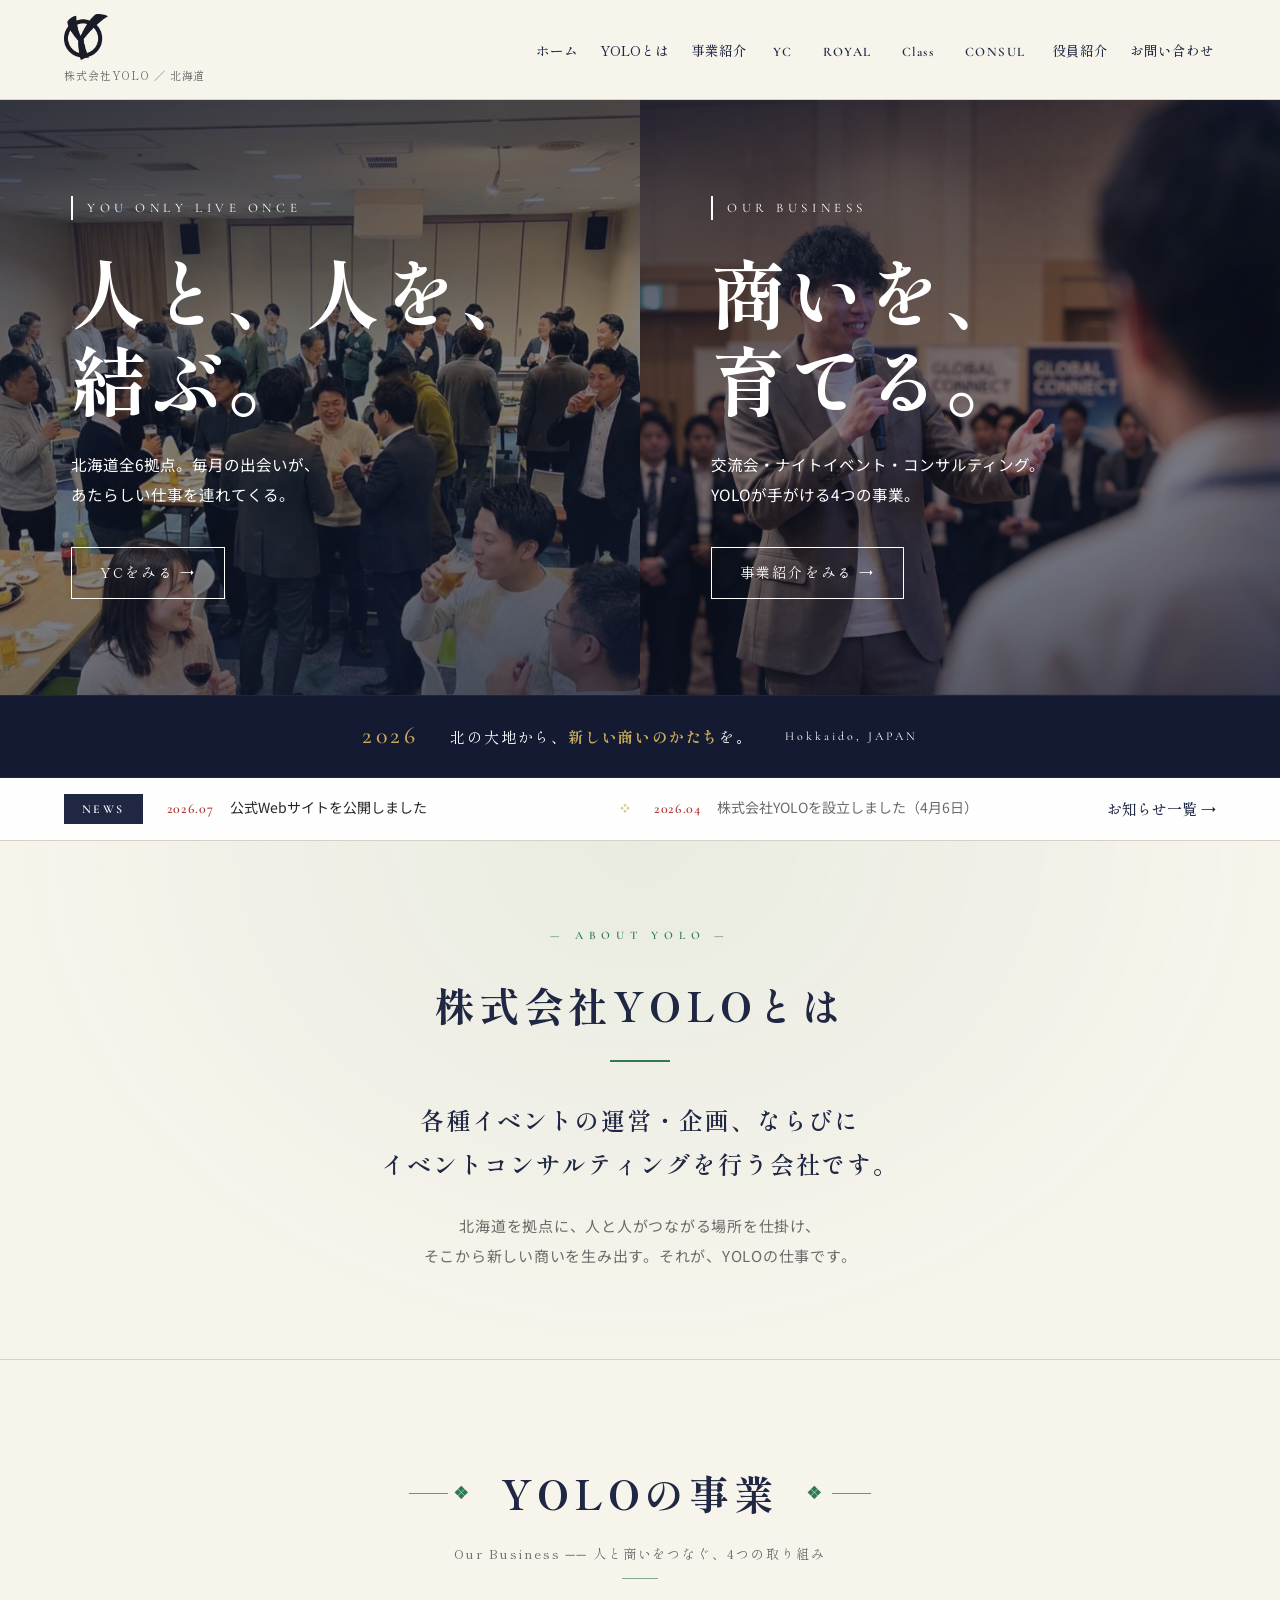
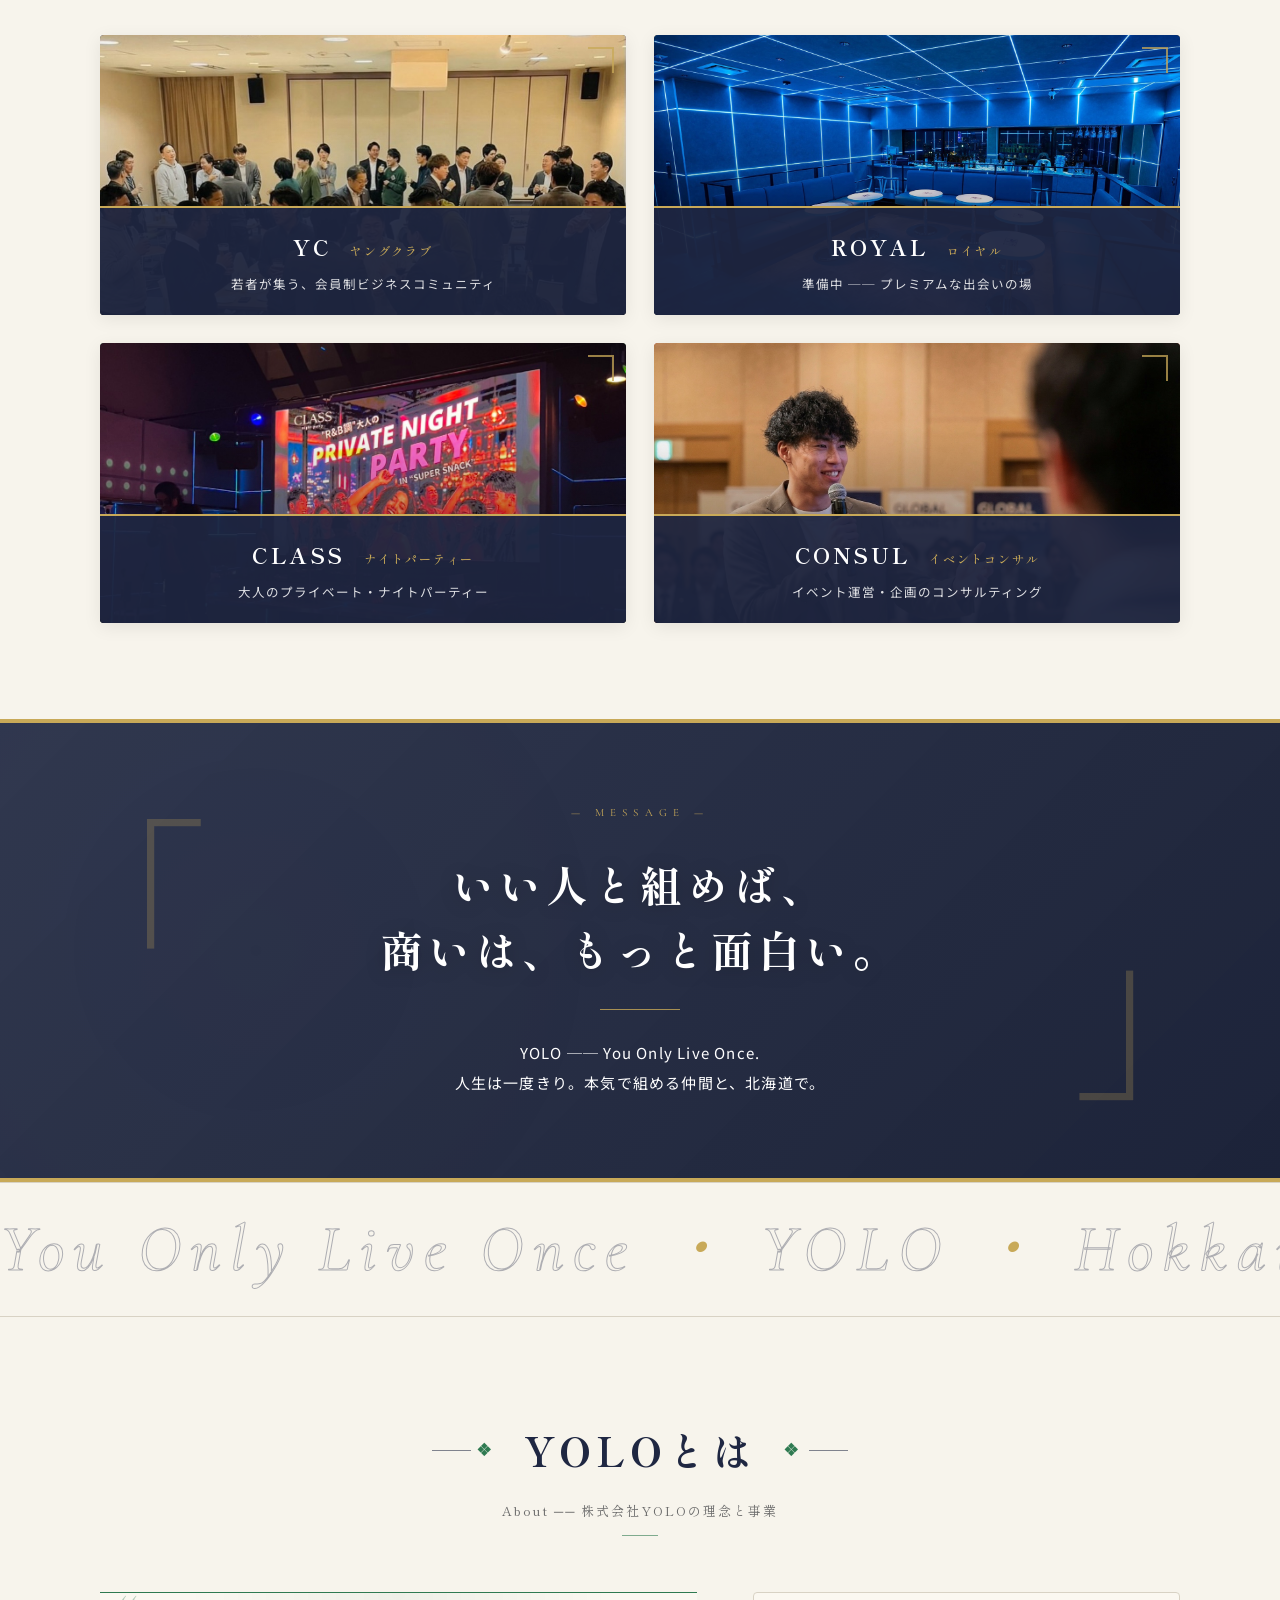
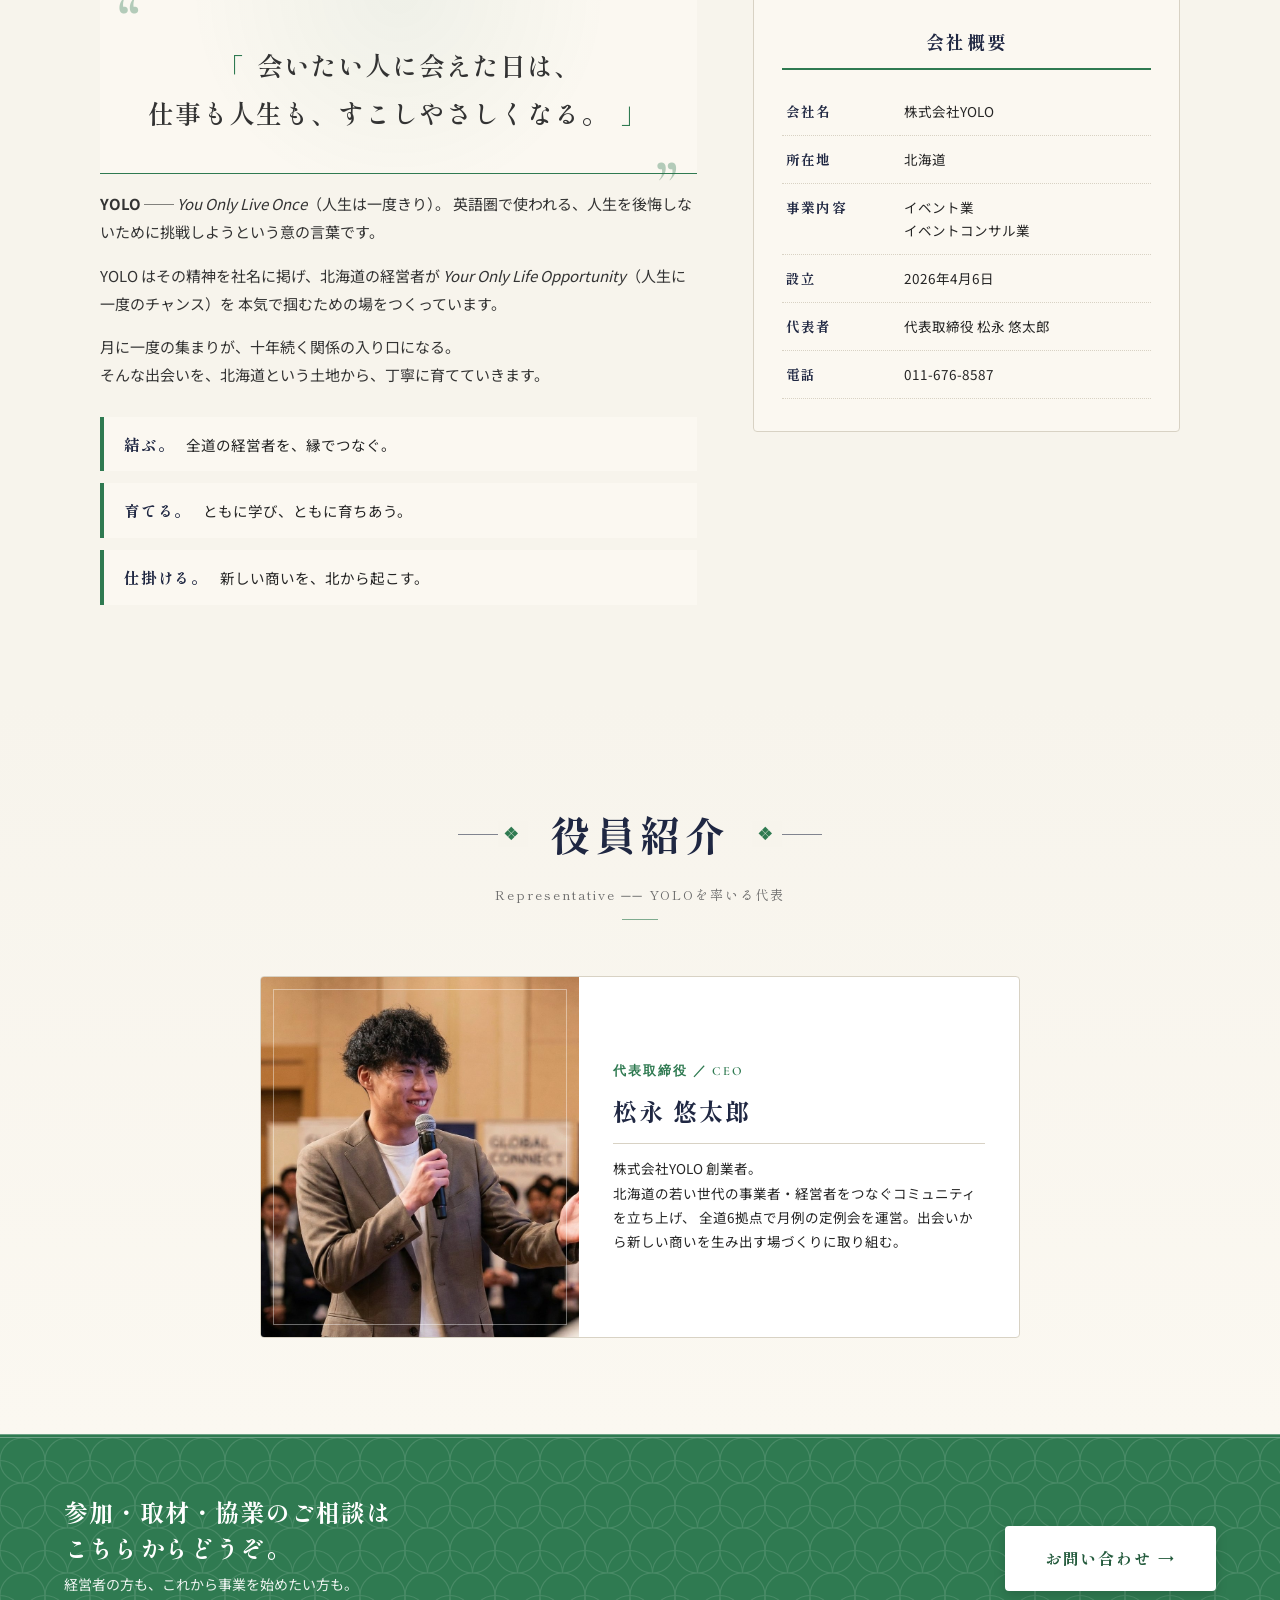
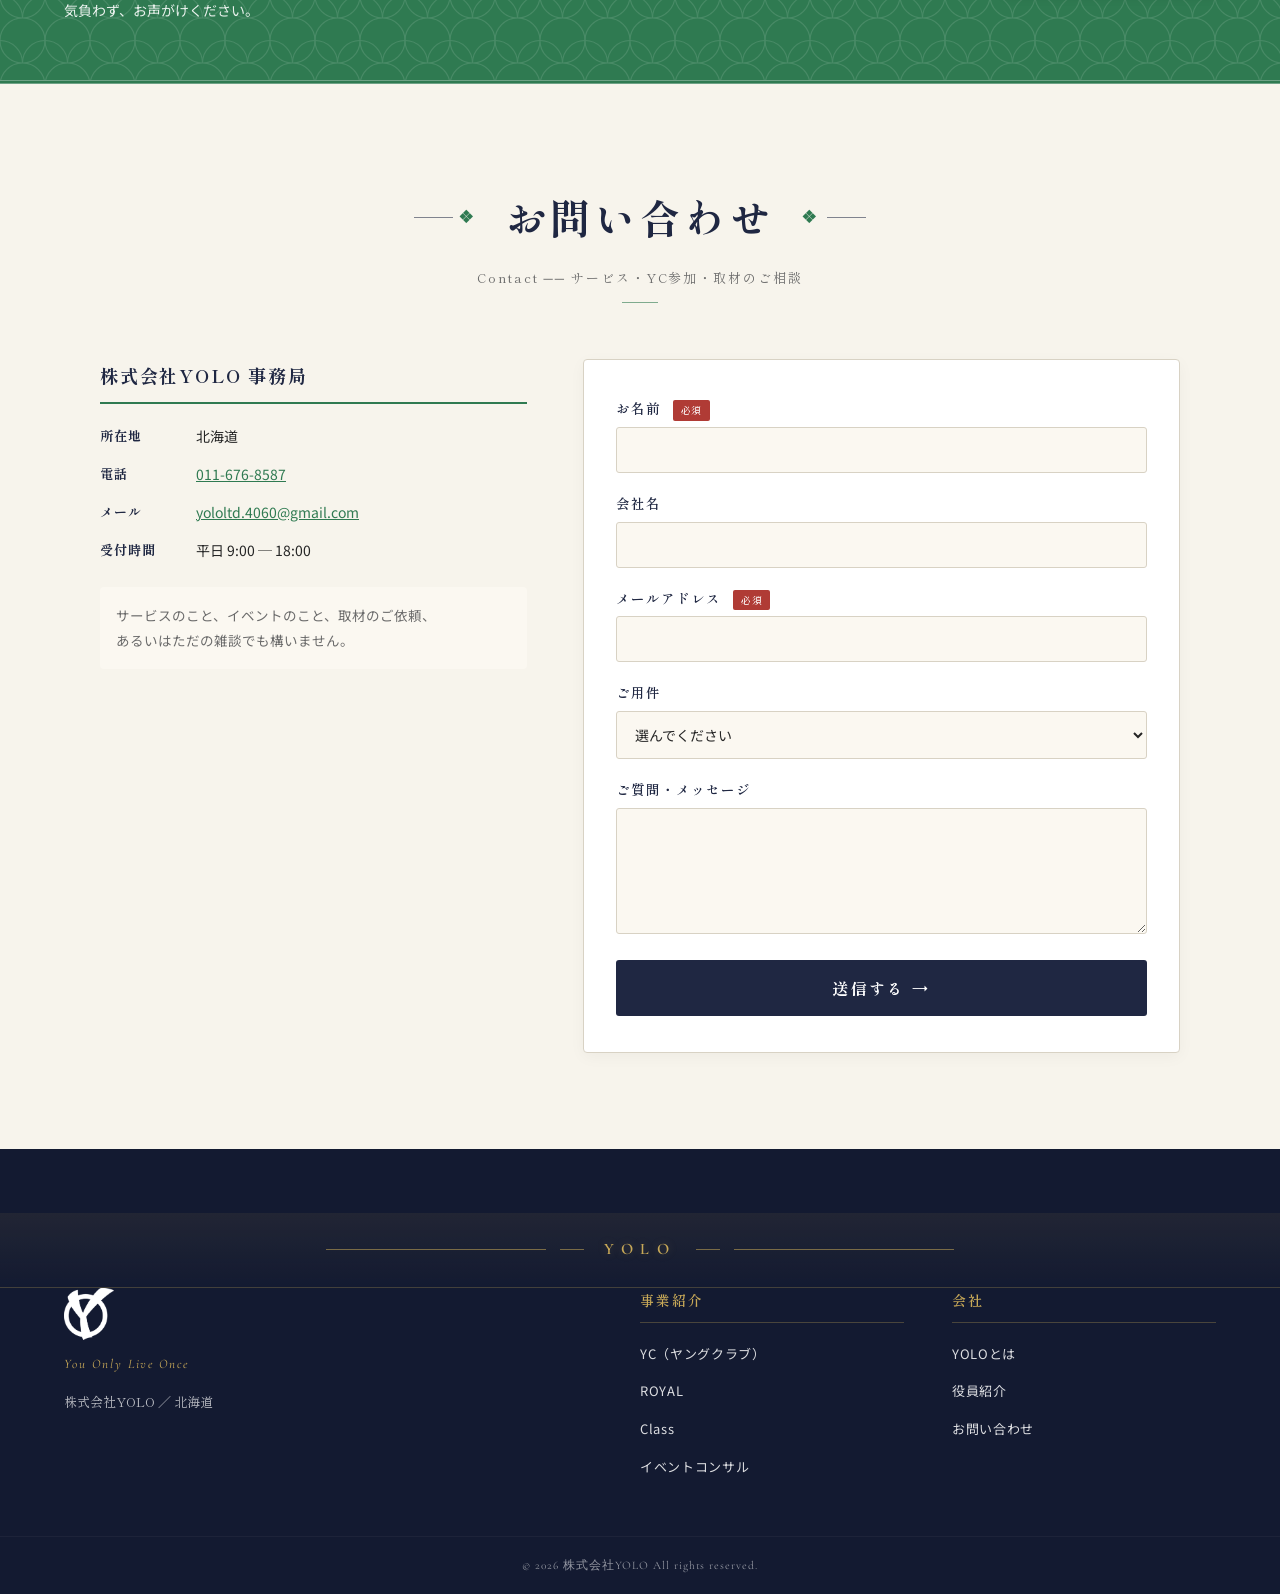
==== index.html @ 3cf38766 "feat: プレミアムサイト級のモーション演出を全面実装 一流ブランドサイトの手法を踏襲した上質なアニメーション一式。 すべて transform/opacity ベース（60fps）、prefers" ====
<!DOCTYPE html>
<html lang="ja">
<head>
    <meta charset="UTF-8">
    <meta name="viewport" content="width=device-width, initial-scale=1.0">
    <title>株式会社YOLO ── 北海道の経営者を、結ぶ。</title>
    <meta name="description" content="株式会社YOLOは、各種イベントの運営・企画、ならびにイベントコンサルティングを行う会社です。北海道発、出会いから商いを生み出すビジネスコミュニティを運営しています。">
    <link rel="canonical" href="https://playmark0227-svg.github.io/yolo-hp/">
    <meta name="theme-color" content="#1f2742">
    <meta name="format-detection" content="telephone=no">

    <!-- favicon / icons -->
    <link rel="icon" href="assets/favicon.svg" type="image/svg+xml">
    <link rel="apple-touch-icon" href="assets/apple-touch-icon.png">

    <!-- Open Graph (LINE / Facebook 等での共有カード) -->
    <meta property="og:type" content="website">
    <meta property="og:site_name" content="株式会社YOLO">
    <meta property="og:locale" content="ja_JP">
    <meta property="og:title" content="株式会社YOLO ── 北海道の経営者を、結ぶ。">
    <meta property="og:description" content="各種イベントの運営・企画、ならびにイベントコンサルティングを行う会社です。北海道発、出会いから商いを生み出すビジネスコミュニティを運営しています。">
    <meta property="og:url" content="https://playmark0227-svg.github.io/yolo-hp/">
    <meta property="og:image" content="https://playmark0227-svg.github.io/yolo-hp/assets/og-image.jpg">
    <meta property="og:image:width" content="1200">
    <meta property="og:image:height" content="630">
    <meta property="og:image:alt" content="株式会社YOLO ── You Only Live Once">

    <!-- Twitter Card -->
    <meta name="twitter:card" content="summary_large_image">
    <meta name="twitter:title" content="株式会社YOLO ── 北海道の経営者を、結ぶ。">
    <meta name="twitter:description" content="各種イベントの運営・企画、イベントコンサルティングを行う北海道発の会社です。">
    <meta name="twitter:image" content="https://playmark0227-svg.github.io/yolo-hp/assets/og-image.jpg">

    <link rel="preconnect" href="https://fonts.googleapis.com">
    <link rel="preconnect" href="https://fonts.gstatic.com" crossorigin>
    <link href="https://fonts.googleapis.com/css2?family=Noto+Sans+JP:wght@300;400;500;700;900&family=Shippori+Mincho:wght@500;600;700;800&family=Cormorant+Garamond:wght@400;500;600&display=swap" rel="stylesheet">
    <link rel="stylesheet" href="style.css">

    <!-- 構造化データ (検索エンジン向け Organization 情報) -->
    <script type="application/ld+json">
    {
      "@context": "https://schema.org",
      "@type": "Organization",
      "name": "株式会社YOLO",
      "alternateName": "YOLO Inc.",
      "url": "https://playmark0227-svg.github.io/yolo-hp/",
      "logo": "https://playmark0227-svg.github.io/yolo-hp/assets/og-image.jpg",
      "image": "https://playmark0227-svg.github.io/yolo-hp/assets/og-image.jpg",
      "description": "各種イベントの運営・企画、ならびにイベントコンサルティングを行う会社です。北海道発、出会いから商いを生み出すビジネスコミュニティを運営しています。",
      "slogan": "You Only Live Once",
      "foundingDate": "2026-04-06",
      "telephone": "+81-11-676-8587",
      "email": "yololtd.4060@gmail.com",
      "address": {
        "@type": "PostalAddress",
        "addressRegion": "北海道",
        "addressCountry": "JP"
      },
      "areaServed": "北海道",
      "founder": {
        "@type": "Person",
        "name": "松永 悠太郎",
        "jobTitle": "代表取締役"
      }
    }
    </script>
</head>
<body>
    <a href="#top" class="skip-link">本文へスキップ</a>
    <!-- ============ SCROLL PROGRESS ============ -->
    <div class="scroll-progress" id="scrollProgress" aria-hidden="true"></div>

    <!-- ============ HEADER ============ -->
    <header class="site-header" id="siteHeader">
        <div class="site-header__inner container">
            <a href="#top" class="site-header__brand">
                <img src="assets/photos/logo/yolo-one.png" alt="YOLO ONE" class="site-header__mark">
                <span class="site-header__sub">株式会社YOLO ／ 北海道</span>
            </a>
            <nav class="site-nav">
                <ul>
                    <li><a href="#top">ホーム</a></li>
                    <li><a href="#about">YOLOとは</a></li>
                    <li><a href="#services">事業紹介</a></li>
                    <li class="site-nav__service"><a href="yc/">YC</a></li>
                    <li class="site-nav__service"><a href="royal/">ROYAL</a></li>
                    <li class="site-nav__service"><a href="class/">Class</a></li>
                    <li class="site-nav__service"><a href="consul/">CONSUL</a></li>
                    <li><a href="#team">役員紹介</a></li>
                    <li><a href="#contact">お問い合わせ</a></li>
                </ul>
            </nav>
            <button class="site-header__toggle" id="navToggle" aria-label="メニュー">
                <span></span><span></span><span></span>
            </button>
        </div>
    </header>

    <!-- ============ HERO ============ -->
    <section class="hero" id="top">
        <div class="hero__grid">
            <a href="yc/" class="hero__panel hero__panel--left" target="_self">
                <img src="assets/photos/yc/yc-networking.jpg" alt="YC定例会で交流する参加者" class="hero__panel-photo" decoding="async">
                <div class="hero__panel-overlay">
                    <p class="hero__panel-eyebrow">YOU ONLY LIVE ONCE</p>
                    <h2 class="hero__panel-title">人と、人を、<br>結ぶ。</h2>
                    <p class="hero__panel-lead">北海道全6拠点。毎月の出会いが、<br>あたらしい仕事を連れてくる。</p>
                    <span class="hero__panel-cta">YCをみる →</span>
                </div>
            </a>
            <a href="#services" class="hero__panel hero__panel--right">
                <img src="assets/photos/consul/consul-seminar.jpg" alt="YOLOが運営するビジネスイベント" class="hero__panel-photo" decoding="async">
                <div class="hero__panel-overlay">
                    <p class="hero__panel-eyebrow">OUR BUSINESS</p>
                    <h2 class="hero__panel-title">商いを、<br>育てる。</h2>
                    <p class="hero__panel-lead">交流会・ナイトイベント・コンサルティング。<br>YOLOが手がける4つの事業。</p>
                    <span class="hero__panel-cta">事業紹介をみる →</span>
                </div>
            </a>
        </div>
        <div class="hero__strap">
            <div class="container hero__strap-inner">
                <span class="hero__strap-num">2026</span>
                <p class="hero__strap-text">北の大地から、<strong>新しい商いのかたち</strong>を。</p>
                <span class="hero__strap-loc">Hokkaido, JAPAN</span>
            </div>
        </div>
    </section>

    <!-- ============ NEWS STRIP ============ -->
    <section class="news-strip">
        <div class="container news-strip__inner">
            <span class="news-strip__label">NEWS</span>
            <p class="news-strip__item"><time>2026.07</time>公式Webサイトを公開しました</p>
            <span class="news-strip__sep" aria-hidden="true">❖</span>
            <p class="news-strip__item news-strip__item--alt"><time>2026.04</time>株式会社YOLOを設立しました（4月6日）</p>
            <a href="#" class="news-strip__more">お知らせ一覧 →</a>
        </div>
    </section>

    <!-- ============ ABOUT INTRO (ヒーロー直下) ============ -->
    <!-- 仕様: ファーストビュー直下は「株式会社YOLOとは何の会社か」を短く伝える -->
    <section class="intro-band" id="about-intro">
        <div class="container intro-band__inner">
            <p class="intro-band__eyebrow">— ABOUT YOLO —</p>
            <h2 class="intro-band__title">株式会社YOLOとは</h2>
            <p class="intro-band__lead">
                各種イベントの運営・企画、ならびに<br>
                イベントコンサルティングを行う会社です。
            </p>
            <p class="intro-band__sub">
                北海道を拠点に、人と人がつながる場所を仕掛け、<br>
                そこから新しい商いを生み出す。それが、YOLOの仕事です。
            </p>
        </div>
    </section>

    <!-- ============ SERVICES (4軸) ============ -->
    <section class="services" id="services">
        <div class="container">
            <h2 class="section-title">
                <span class="section-title__deco section-title__deco--l"></span>
                YOLOの事業
                <span class="section-title__deco section-title__deco--r"></span>
            </h2>
            <p class="section-sub">Our Business ── 人と商いをつなぐ、4つの取り組み</p>

            <div class="service-grid">
                <a href="yc/" class="service-card service-card--yc" target="_self">
                    <div class="service-card__photo">
                        <img src="assets/photos/yc/yc-networking.jpg" alt="YC 定例会の交流の様子" loading="lazy" decoding="async">
                    </div>
                    <div class="service-card__title">
                        <h3>YC <small>ヤングクラブ</small></h3>
                        <span>若者が集う、会員制ビジネスコミュニティ</span>
                    </div>
                </a>
                <a href="royal/" class="service-card service-card--royal" target="_self">
                    <div class="service-card__photo">
                        <img src="assets/photos/venue/venue-lounge.jpg" alt="上質なラウンジ空間" loading="lazy" decoding="async">
                    </div>
                    <div class="service-card__title">
                        <h3>ROYAL <small>ロイヤル</small></h3>
                        <!-- TODO: キャッチコピー差し替え（クライアント提供待ち） -->
                        <span>準備中 ── プレミアムな出会いの場</span>
                    </div>
                </a>
                <a href="class/" class="service-card service-card--class" target="_self">
                    <div class="service-card__photo">
                        <img src="assets/photos/class/class-hero.jpg" alt="CLASS ナイトパーティーのステージ" loading="lazy" decoding="async">
                    </div>
                    <div class="service-card__title">
                        <h3>CLASS <small>ナイトパーティー</small></h3>
                        <span>大人のプライベート・ナイトパーティー</span>
                    </div>
                </a>
                <a href="consul/" class="service-card service-card--event" target="_self">
                    <div class="service-card__photo">
                        <img src="assets/photos/consul/consul-seminar.jpg" alt="イベント運営・登壇の様子" loading="lazy" decoding="async">
                    </div>
                    <div class="service-card__title">
                        <h3>CONSUL <small>イベントコンサル</small></h3>
                        <span>イベント運営・企画のコンサルティング</span>
                    </div>
                </a>
            </div>
        </div>
    </section>

    <!-- ============ SLOGAN BAND ============ -->
    <section class="slogan-band">
        <div class="container">
            <p class="slogan-band__eyebrow">— MESSAGE —</p>
            <p class="slogan-band__lead">いい人と組めば、<br>商いは、もっと面白い。</p>
            <span class="slogan-band__rule" aria-hidden="true"></span>
            <p class="slogan-band__sub">YOLO ── You Only Live Once.<br>人生は一度きり。本気で組める仲間と、北海道で。</p>
        </div>
    </section>

    <!-- ============ MARQUEE (流れるブランドテキスト) ============ -->
    <div class="marquee" aria-hidden="true">
        <div class="marquee__track">
            <span>You Only Live Once <b>・</b> YOLO <b>・</b> Hokkaido <b>・</b> You Only Live Once <b>・</b> YOLO <b>・</b> Hokkaido <b>・</b> </span><span>You Only Live Once <b>・</b> YOLO <b>・</b> Hokkaido <b>・</b> You Only Live Once <b>・</b> YOLO <b>・</b> Hokkaido <b>・</b> </span>
        </div>
    </div>

    <!-- ============ ABOUT (詳細) ============ -->
    <section class="about" id="about">
        <div class="container">
            <h2 class="section-title">
                <span class="section-title__deco section-title__deco--l"></span>
                YOLOとは
                <span class="section-title__deco section-title__deco--r"></span>
            </h2>
            <p class="section-sub">About ── 株式会社YOLOの理念と事業</p>

            <div class="about__grid">
                <div class="about__text">
                    <p class="about__quote">
                        <span class="qq">「</span>
                        会いたい人に会えた日は、<br>
                        仕事も人生も、すこしやさしくなる。
                        <span class="qq">」</span>
                    </p>

                    <p>
                        <strong>YOLO</strong> ── <em>You Only Live Once</em>（人生は一度きり）。
                        英語圏で使われる、人生を後悔しないために挑戦しようという意の言葉です。
                    </p>
                    <p>
                        YOLO はその精神を社名に掲げ、北海道の経営者が
                        <em>Your Only Life Opportunity</em>（人生に一度のチャンス）を
                        本気で掴むための場をつくっています。
                    </p>
                    <p>
                        月に一度の集まりが、十年続く関係の入り口になる。<br>
                        そんな出会いを、北海道という土地から、丁寧に育てていきます。
                    </p>

                    <ul class="about__pillars">
                        <li><strong>結ぶ。</strong>全道の経営者を、縁でつなぐ。</li>
                        <li><strong>育てる。</strong>ともに学び、ともに育ちあう。</li>
                        <li><strong>仕掛ける。</strong>新しい商いを、北から起こす。</li>
                    </ul>
                </div>

                <div class="about__company">
                    <h3>会社概要</h3>
                    <table class="company-table">
                        <tr><th>会社名</th><td>株式会社YOLO</td></tr>
                        <!-- TODO: 所在地の詳細（番地まで）クライアントに確認 -->
                        <tr><th>所在地</th><td>北海道</td></tr>
                        <tr><th>事業内容</th><td>イベント業<br>イベントコンサル業</td></tr>
                        <tr><th>設立</th><td>2026年4月6日</td></tr>
                        <tr><th>代表者</th><td>代表取締役 松永 悠太郎</td></tr>
                        <tr><th>電話</th><td>011-676-8587</td></tr>
                    </table>
                </div>
            </div>
        </div>
    </section>

    <!-- ============ TEAM (代表) ============ -->
    <section class="team" id="team">
        <div class="container">
            <h2 class="section-title">
                <span class="section-title__deco section-title__deco--l"></span>
                役員紹介
                <span class="section-title__deco section-title__deco--r"></span>
            </h2>
            <p class="section-sub">Representative ── YOLOを率いる代表</p>

            <div class="team-solo">
                <article class="member-card member-card--lead">
                    <div class="member-card__photo">
                        <img src="assets/photos/team/matsunaga.jpg" alt="代表取締役 松永悠太郎" loading="lazy" decoding="async">
                    </div>
                    <div class="member-card__body">
                        <p class="member-card__role">代表取締役 ／ CEO</p>
                        <h3 class="member-card__name">松永 悠太郎</h3>
                        <!-- TODO: プロフィール文 - クライアント提供待ち -->
                        <p class="member-card__bio">
                            株式会社YOLO 創業者。<br>
                            北海道の若い世代の事業者・経営者をつなぐコミュニティを立ち上げ、
                            全道6拠点で月例の定例会を運営。出会いから新しい商いを生み出す場づくりに取り組む。
                        </p>
                    </div>
                </article>
            </div>
        </div>
    </section>

    <!-- ============ CTA ============ -->
    <section class="cta-band">
        <div class="container cta-band__inner">
            <div>
                <p class="cta-band__lead">参加・取材・協業のご相談は<br>こちらからどうぞ。</p>
                <p class="cta-band__sub">経営者の方も、これから事業を始めたい方も。<br>気負わず、お声がけください。</p>
            </div>
            <a href="#contact" class="cta-band__btn">お問い合わせ →</a>
        </div>
    </section>

    <!-- ============ CONTACT ============ -->
    <section class="contact" id="contact">
        <div class="container">
            <h2 class="section-title">
                <span class="section-title__deco section-title__deco--l"></span>
                お問い合わせ
                <span class="section-title__deco section-title__deco--r"></span>
            </h2>
            <p class="section-sub">Contact ── サービス・YC参加・取材のご相談</p>

            <div class="contact__grid">
                <div class="contact__info">
                    <h3>株式会社YOLO 事務局</h3>
                    <dl>
                        <dt>所在地</dt><dd>北海道</dd>
                        <dt>電話</dt><dd><a href="tel:0116768587">011-676-8587</a></dd>
                        <dt>メール</dt><dd><a href="mailto:yololtd.4060@gmail.com">yololtd.4060@gmail.com</a></dd>
                        <dt>受付時間</dt><dd>平日 9:00 ─ 18:00</dd>
                    </dl>
                    <p class="contact__note">
                        サービスのこと、イベントのこと、取材のご依頼、<br>
                        あるいはただの雑談でも構いません。
                    </p>
                </div>

                <form class="contact__form" id="contactForm">
                    <div class="form__row">
                        <label>お名前 <span>必須</span></label>
                        <input type="text" name="name" required>
                    </div>
                    <div class="form__row">
                        <label>会社名</label>
                        <input type="text" name="company">
                    </div>
                    <div class="form__row">
                        <label>メールアドレス <span>必須</span></label>
                        <input type="email" name="email" required>
                    </div>
                    <div class="form__row">
                        <label>ご用件</label>
                        <select name="topic">
                            <option>選んでください</option>
                            <option>YC（ヤングクラブ）について</option>
                            <option>ROYAL について</option>
                            <option>Class について</option>
                            <option>イベントコンサルについて</option>
                            <option>取材・メディア</option>
                            <option>その他</option>
                        </select>
                    </div>
                    <div class="form__row">
                        <label>ご質問・メッセージ</label>
                        <textarea name="message" rows="5"></textarea>
                    </div>
                    <button type="submit" class="form__submit">送信する →</button>
                </form>
            </div>
        </div>
    </section>

    <!-- ============ FOOTER ============ -->
    <footer class="site-footer">
        <div class="site-footer__ornament" aria-hidden="true">
            <span></span><span></span><span>YOLO</span><span></span><span></span>
        </div>
        <div class="container site-footer__inner">
            <div class="site-footer__brand">
                <img src="assets/photos/logo/yolo-one-white.png" alt="YOLO ONE" class="site-footer__mark">
                <p class="site-footer__tag">You Only Live Once</p>
                <p class="site-footer__addr">株式会社YOLO ／ 北海道</p>
            </div>
            <div class="site-footer__nav">
                <h4>事業紹介</h4>
                <ul>
                    <li><a href="yc/">YC（ヤングクラブ）</a></li>
                    <li><a href="royal/">ROYAL</a></li>
                    <li><a href="class/">Class</a></li>
                    <li><a href="consul/">イベントコンサル</a></li>
                </ul>
            </div>
            <div class="site-footer__nav">
                <h4>会社</h4>
                <ul>
                    <li><a href="#about">YOLOとは</a></li>
                    <li><a href="#team">役員紹介</a></li>
                    <li><a href="#contact">お問い合わせ</a></li>
                </ul>
            </div>
        </div>
        <div class="site-footer__copy">
            <div class="container">
                <p>&copy; 2026 株式会社YOLO All rights reserved.</p>
            </div>
        </div>
    </footer>

    <!-- ============ BACK TO TOP ============ -->
    <a href="#top" class="back-to-top" id="backToTop" aria-label="ページ上部に戻る">
        <span class="back-to-top__arrow">↑</span>
        <span class="back-to-top__label">TOP</span>
    </a>

    <script src="script.js"></script>
</body>
</html>
---- style.css ----
/* ============================================================
   株式会社YOLO  - Sho-ko inspired classic Japanese corporate
   ============================================================ */

:root {
    --ink:        #1f2742;     /* navy / brand main */
    --ink-deep:   #131a31;
    --matcha:     #2f7a51;     /* green / brand accent */
    --matcha-deep:#235a3c;
    --vermilion:  #b03b35;     /* red accent (call out) */
    --gold:       #c8a958;
    --paper:      #f7f4ec;     /* warm off-white background */
    --paper-card: #fbf8f1;
    --line:       #d8d2c4;     /* warm divider line */
    --text:       #252525;     /* body text */
    --text-mute:  #6b6b6b;
    --max:        1200px;
    --serif:      "Shippori Mincho", "Hiragino Mincho ProN", "ヒラギノ明朝 ProN W3", "ＭＳ Ｐ明朝", serif;
    --sans:       "Noto Sans JP", "Hiragino Kaku Gothic Pro", "ヒラギノ角ゴ Pro", "メイリオ", "Meiryo", sans-serif;
    --english:    "Cormorant Garamond", "Times New Roman", serif;
}

* { margin: 0; padding: 0; box-sizing: border-box; }
img { max-width: 100%; height: auto; display: block; }
a { color: inherit; text-decoration: none; transition: color .3s, opacity .3s; }
a:hover { opacity: .75; }
button { font-family: inherit; cursor: pointer; border: 0; background: none; }
ul { list-style: none; }
table { border-collapse: collapse; }

html { font-size: 62.5%; scroll-behavior: smooth; scroll-padding-top: 80px; }
body {
    font-family: var(--sans);
    font-size: 1.5rem;
    line-height: 1.85;
    color: var(--text);
    background: var(--paper);
    -webkit-font-smoothing: antialiased;
}

/* paper texture overlay */
body::before {
    content: "";
    position: fixed; inset: 0;
    background-image: url("data:image/svg+xml;utf8,<svg xmlns='http://www.w3.org/2000/svg' width='220' height='220'><filter id='n'><feTurbulence type='fractalNoise' baseFrequency='0.85' numOctaves='2' stitchTiles='stitch'/><feColorMatrix values='0 0 0 0 0.6  0 0 0 0 0.55  0 0 0 0 0.4  0 0 0 0.04 0'/></filter><rect width='100%' height='100%' filter='url(%23n)'/></svg>");
    pointer-events: none;
    z-index: 0;
    mix-blend-mode: multiply;
    opacity: .55;
}

.container {
    max-width: var(--max);
    margin: 0 auto;
    padding: 0 24px;
    position: relative;
    z-index: 1;
}

/* ============================================================
   HEADER
   ============================================================ */
.site-header {
    position: sticky; top: 0; z-index: 50;
    background: rgba(247, 244, 236, .96);
    backdrop-filter: blur(12px);
    border-bottom: 1px solid var(--line);
}
.site-header__inner {
    display: flex; align-items: center; justify-content: space-between;
    padding: 14px 24px;
}
.site-header__brand { display: flex; flex-direction: column; gap: 2px; }
.site-header__logo {
    font-family: var(--english);
    font-size: 2.6rem;
    font-weight: 600;
    letter-spacing: .12em;
    color: var(--ink);
    line-height: 1;
}
.site-header__sub {
    font-family: var(--serif);
    font-size: 1.1rem;
    color: var(--text-mute);
    letter-spacing: .08em;
}
.site-nav ul { display: flex; gap: 18px; align-items: center; }
.site-nav a {
    font-family: var(--serif);
    font-size: 1.35rem;
    color: var(--ink);
    font-weight: 500;
    position: relative;
    padding: 6px 2px;
    white-space: nowrap;
}
.site-nav a::after {
    content: ""; position: absolute; left: 0; right: 0; bottom: 0;
    height: 2px; background: var(--matcha);
    transform: scaleX(0); transform-origin: center;
    transition: transform .3s;
}
.site-nav a:hover { opacity: 1; }
.site-nav a:hover::after,
.site-nav a.is-active::after { transform: scaleX(1); }
.site-nav a.is-active { color: var(--matcha-deep); }

/* service tabs (YC / ROYAL / Class / CONSUL) — 英文・少し小さめ・金色アクセント */
.site-nav__service a {
    font-family: var(--english);
    font-size: 1.3rem;
    letter-spacing: .12em;
    font-weight: 600;
    color: var(--ink);
    padding: 6px 6px;
}
.site-nav__service a::before {
    content: "";
    position: absolute;
    top: -2px;
    left: 50%;
    transform: translateX(-50%) scaleX(0);
    width: 18px;
    height: 2px;
    background: var(--gold);
    transition: transform .3s;
    transform-origin: center;
}
.site-nav__service a:hover::before,
.site-nav__service a.is-active::before { transform: translateX(-50%) scaleX(1); }
.site-nav__service a.is-active { color: var(--matcha-deep); }

/* 事業紹介と最初のサービスタブの間に縦罫 */
.site-nav__service:first-of-type {
    position: relative;
    padding-left: 14px;
    margin-left: -2px;
}
.site-nav__service:first-of-type::before {
    content: "";
    position: absolute;
    left: 0;
    top: 50%;
    transform: translateY(-50%);
    width: 1px;
    height: 14px;
    background: var(--line);
}
/* 最後のサービスタブと役員紹介の間にも縦罫 */
.site-nav__service:last-of-type {
    position: relative;
    padding-right: 14px;
    margin-right: -2px;
}
.site-nav__service:last-of-type::after {
    content: "";
    position: absolute;
    right: 0;
    top: 50%;
    transform: translateY(-50%);
    width: 1px;
    height: 14px;
    background: var(--line);
}

.site-header__toggle { display: none; flex-direction: column; gap: 5px; padding: 6px; }
.site-header__toggle span { width: 24px; height: 2px; background: var(--ink); transition: .3s; }

/* ============================================================
   HERO  (left/right photo panels)
   ============================================================ */
.hero { position: relative; }
.hero__grid {
    display: grid;
    grid-template-columns: 1fr 1fr;
    min-height: 580px;
}
.hero__panel {
    position: relative;
    overflow: hidden;
    color: #fff;
    isolation: isolate;
    cursor: pointer;
}
.hero__panel::before {
    content: ""; position: absolute; inset: 0;
    background: linear-gradient(160deg, rgba(19, 26, 49, .82) 0%, rgba(19, 26, 49, .48) 55%, rgba(19, 26, 49, .78) 100%);
    z-index: 1;
    transition: opacity .5s;
}
.hero__panel { background: var(--ink-deep); }
.hero__panel-photo {
    position: absolute; inset: 0;
    width: 100%; height: 100%;
    object-fit: cover;
    z-index: 0;
    will-change: transform;
}
.hero__panel--left  .hero__panel-photo { object-position: center 28%; animation: kenBurnsL 26s ease-in-out infinite alternate; }
.hero__panel--right .hero__panel-photo { object-position: center 24%; animation: kenBurnsR 26s ease-in-out infinite alternate; }
@keyframes kenBurnsL { from { transform: scale(1); }        to { transform: scale(1.09) translateX(-1.2%); } }
@keyframes kenBurnsR { from { transform: scale(1.09) translateX(1.2%); } to { transform: scale(1); } }
.hero__panel:hover::before { opacity: .88; }
.hero__panel-overlay {
    position: relative; z-index: 2;
    height: 100%;
    display: flex; flex-direction: column; justify-content: center;
    padding: 96px 8% 96px;
    max-width: 600px;
    margin: 0 auto;
}
.hero__panel-eyebrow {
    font-family: var(--english);
    letter-spacing: .35em;
    font-size: 1.3rem;
    margin-bottom: 28px;
    opacity: .8;
    border-left: 2px solid currentColor;
    padding-left: 14px;
}
.hero__panel-title {
    font-family: var(--serif);
    font-size: clamp(4.5rem, 6.5vw, 7.5rem);
    font-weight: 700;
    line-height: 1.15;
    margin-bottom: 28px;
    letter-spacing: .04em;
}
.hero__panel-lead {
    font-size: 1.55rem;
    line-height: 1.95;
    margin-bottom: 38px;
    opacity: .92;
    font-weight: 400;
}
.hero__panel-cta {
    display: inline-block;
    align-self: flex-start;
    font-family: var(--serif);
    font-size: 1.4rem;
    padding: 12px 28px;
    border: 1px solid currentColor;
    letter-spacing: .15em;
    transition: background .3s, color .3s;
}
.hero__panel:hover .hero__panel-cta {
    background: #fff;
    color: var(--ink);
}

/* hero strap (bottom band) */
.hero__strap {
    background: var(--ink-deep);
    color: #fff;
    padding: 18px 0;
    border-top: 1px solid rgba(255,255,255,.05);
    border-bottom: 1px solid rgba(255,255,255,.05);
}
.hero__strap-inner {
    display: flex; align-items: center; justify-content: center;
    gap: 32px;
    text-align: center;
    flex-wrap: wrap;
}
.hero__strap-num {
    font-family: var(--english);
    font-size: 2.4rem;
    font-weight: 500;
    letter-spacing: .15em;
    color: var(--gold);
}
.hero__strap-text {
    font-family: var(--serif);
    font-size: 1.5rem;
    letter-spacing: .12em;
}
.hero__strap-text strong { color: var(--gold); }
.hero__strap-loc {
    font-family: var(--english);
    font-size: 1.2rem;
    letter-spacing: .25em;
    opacity: .7;
}

/* ============================================================
   NEWS STRIP
   ============================================================ */
.news-strip { background: #fff; border-bottom: 1px solid var(--line); }
.news-strip__inner {
    display: flex; align-items: center; gap: 24px;
    padding: 16px 24px;
    flex-wrap: wrap;
}
.news-strip__label {
    font-family: var(--english);
    font-weight: 600;
    background: var(--ink);
    color: #fff;
    padding: 4px 18px;
    letter-spacing: .2em;
    font-size: 1.2rem;
}
.news-strip__item { flex: 1; font-size: 1.4rem; color: var(--text); }
.news-strip__item time {
    font-family: var(--english);
    font-weight: 600;
    color: var(--vermilion);
    margin-right: 16px;
    letter-spacing: .05em;
}
.news-strip__more {
    font-family: var(--serif);
    color: var(--ink);
    font-weight: 500;
}

/* ============================================================
   SECTION TITLE  (h2 with left/right ornament — sho-ko style)
   ============================================================ */
.section-title {
    font-family: var(--serif);
    font-size: clamp(2.8rem, 4vw, 4rem);
    font-weight: 700;
    color: var(--ink);
    text-align: center;
    margin: 0 auto 12px;
    letter-spacing: .12em;
    display: flex; align-items: center; justify-content: center;
    gap: 22px;
}
.section-title__deco {
    flex: 0 0 auto;
    width: 70px; height: 22px;
    position: relative;
}
.section-title__deco--l::before,
.section-title__deco--r::before {
    content: "";
    position: absolute; left: 0; right: 0; top: 50%;
    height: 1px; background: var(--ink);
    opacity: .55;
}
.section-title__deco--l::after,
.section-title__deco--r::after {
    content: "❖";
    position: absolute; top: 50%;
    transform: translateY(-50%);
    color: var(--matcha);
    font-size: 1.4rem;
    background: var(--paper);
    padding: 0 6px;
}
.section-title__deco--l::after { right: 0; }
.section-title__deco--r::after { left: 0; }

.section-title--sub {
    font-size: clamp(2rem, 2.5vw, 2.6rem);
    margin-top: 0;
}
.section-title--sub .section-title__deco { width: 50px; }
.section-title--sub .section-title__deco--l::after,
.section-title--sub .section-title__deco--r::after {
    font-size: 1.1rem;
}

.section-sub {
    text-align: center;
    font-family: var(--serif);
    color: var(--text-mute);
    font-size: 1.3rem;
    letter-spacing: .15em;
    margin-bottom: 56px;
}

/* ============================================================
   YC FEATURE
   ============================================================ */
.yc { padding: 96px 0 0; background: var(--paper); position: relative; z-index: 1; }
.yc__intro {
    display: grid;
    grid-template-columns: 1.6fr 1fr;
    gap: 64px;
    align-items: center;
    max-width: 1080px;
    margin: 40px auto 0;
}
.yc__intro-text .lead {
    font-family: var(--serif);
    font-size: 2.6rem;
    line-height: 1.65;
    color: var(--ink);
    margin-bottom: 28px;
    font-weight: 600;
    letter-spacing: .04em;
}
.yc__intro-text p { margin-bottom: 18px; color: #333; }
.yc__pill {
    display: inline-block;
    background: var(--vermilion);
    color: #fff;
    padding: 10px 28px;
    border-radius: 30px;
    font-size: 1.4rem;
    font-weight: 600;
    margin-top: 12px;
    letter-spacing: .05em;
}
.yc__pill span { color: #fff; }
.yc__intro-stats {
    display: grid;
    grid-template-columns: repeat(2, 1fr);
    gap: 16px;
}
.stat {
    background: var(--paper-card);
    border: 1px solid var(--line);
    padding: 24px 16px;
    text-align: center;
    border-radius: 4px;
    transition: transform .3s, box-shadow .3s;
}
.stat:hover {
    transform: translateY(-3px);
    box-shadow: 0 6px 16px rgba(0,0,0,.06);
}
.stat__num {
    display: block;
    font-family: var(--english);
    font-size: 3.4rem;
    color: var(--matcha);
    font-weight: 600;
    line-height: 1.1;
    margin-bottom: 4px;
    letter-spacing: .02em;
}
.stat__label {
    font-family: var(--serif);
    color: var(--ink);
    font-size: 1.2rem;
    letter-spacing: .15em;
}

.yc-map-band {
    background:
        linear-gradient(180deg, rgba(247, 244, 236, 0) 0%, rgba(232, 226, 211, .5) 100%),
        var(--paper);
    margin-top: 80px;
    padding: 88px 0 96px;
    border-top: 1px solid var(--line);
    border-bottom: 1px solid var(--line);
}
.map-wrap {
    display: grid;
    grid-template-columns: 2fr 1fr;
    gap: 48px;
    align-items: center;
    max-width: 1080px;
    margin: 40px auto 0;
}
.hokkaido-map-container {
    position: relative;
    background: var(--paper-card);
    border: 1px solid var(--line);
    padding: 32px;
    border-radius: 4px;
    box-shadow: 0 4px 20px rgba(0,0,0,.04);
}
.hokkaido-map-stage {
    position: relative;   /* ピン座標(%)の基準を画像自身にする */
}
.hokkaido-base {
    width: 100%;
    height: auto;
    display: block;
}
.venue-pin {
    position: absolute;
    transform: translate(-50%, -50%);
    text-decoration: none;
    z-index: 5;
    cursor: pointer;
}
.pin__dot {
    display: block;
    width: 18px; height: 18px;
    background: var(--vermilion);
    border: 3px solid #fff;
    border-radius: 50%;
    box-shadow: 0 0 0 3px var(--vermilion), 0 4px 8px rgba(0,0,0,.3);
    position: relative;
    animation: pinPulse 2.4s infinite;
}
@keyframes pinPulse {
    0%, 100% { transform: scale(1); }
    50%      { transform: scale(1.15); }
}
.pin__label {
    position: absolute;
    top: calc(100% + 8px); left: 50%;
    transform: translateX(-50%);
    font-family: var(--serif);
    background: var(--ink);
    color: #fff;
    font-size: 1.15rem;
    padding: 3px 10px;
    border-radius: 3px;
    white-space: nowrap;
    font-weight: 500;
    letter-spacing: .08em;
}
.venue-pin:hover .pin__dot {
    background: var(--gold);
    box-shadow: 0 0 0 3px var(--gold), 0 4px 12px rgba(0,0,0,.4);
}

.venue-tooltip {
    position: absolute;
    pointer-events: none;
    z-index: 20;
    background: #fff;
    border: 1px solid var(--ink);
    padding: 14px 20px;
    border-radius: 4px;
    box-shadow: 0 8px 24px rgba(0,0,0,.18);
    opacity: 0;
    transition: opacity .25s;
    min-width: 180px;
}
.venue-tooltip.is-visible { opacity: 1; }
.tt__inner { display: flex; flex-direction: column; gap: 4px; }
.tt__venue {
    font-family: var(--serif);
    font-weight: 700;
    font-size: 1.6rem;
    color: var(--ink);
}
.tt__rep { font-size: 1.2rem; color: var(--text-mute); }
.tt__cta {
    font-family: var(--serif);
    font-size: 1.2rem;
    color: var(--matcha);
    margin-top: 4px;
    border-top: 1px solid var(--line);
    padding-top: 6px;
}

.venue-list {
    background: var(--paper-card);
    border: 1px solid var(--line);
    padding: 28px 24px;
    border-radius: 4px;
}
.venue-list h4 {
    font-family: var(--serif);
    font-size: 1.8rem;
    color: var(--ink);
    margin-bottom: 18px;
    text-align: center;
    border-bottom: 2px solid var(--matcha);
    padding-bottom: 10px;
    letter-spacing: .1em;
    font-weight: 700;
}
.venue-list ul { display: flex; flex-direction: column; }
.venue-list li {
    display: grid;
    grid-template-columns: 32px 1fr auto;
    gap: 8px;
    align-items: baseline;
    padding: 10px 0;
    border-bottom: 1px dotted var(--line);
}
.venue-list li:last-child { border-bottom: 0; }
.vno {
    font-family: var(--english);
    color: var(--matcha);
    font-weight: 600;
    font-size: 1.3rem;
}
.vname {
    font-family: var(--serif);
    font-weight: 700;
    color: var(--ink);
    font-size: 1.45rem;
}
.vrep {
    font-size: 1.15rem;
    color: var(--text-mute);
}

/* ============================================================
   SERVICES BANNER GRID
   ============================================================ */
.services { padding: 96px 0; background: var(--paper); }
.service-grid {
    display: grid;
    grid-template-columns: repeat(2, 1fr);
    gap: 28px;
    max-width: 1080px;
    margin: 0 auto;
}
.service-card {
    position: relative;
    overflow: hidden;
    height: 280px;
    border-radius: 4px;
    color: #fff;
    box-shadow: 0 4px 18px rgba(0,0,0,.08);
    transition: transform .4s, box-shadow .4s;
}
.service-card:hover {
    transform: translateY(-4px);
    box-shadow: 0 12px 32px rgba(0,0,0,.18);
    opacity: 1;
}
.service-card__photo {
    position: absolute; inset: 0;
    background-size: cover;
    background-position: center;
    transition: transform .8s;
}
.service-card:hover .service-card__photo { transform: scale(1.05); }

/* placeholder photos via gradients (replace with real images later) */
.service-card--yc .service-card__photo {
    background:
        radial-gradient(circle at 30% 30%, rgba(255,255,255,.12), transparent 50%),
        linear-gradient(135deg, #2a3358 0%, #1f2742 60%, #131a31 100%);
}
.service-card--royal .service-card__photo {
    background:
        radial-gradient(circle at 70% 30%, rgba(255,255,255,.15), transparent 50%),
        linear-gradient(135deg, #4a3a1d 0%, #6b5230 60%, #3d2e15 100%);
}
.service-card--class .service-card__photo {
    background:
        radial-gradient(circle at 40% 40%, rgba(255,255,255,.12), transparent 55%),
        linear-gradient(135deg, #2f7a51 0%, #235a3c 60%, #173b27 100%);
}
.service-card--event .service-card__photo {
    background:
        radial-gradient(circle at 60% 30%, rgba(255,255,255,.15), transparent 55%),
        linear-gradient(135deg, #b03b35 0%, #8e2c27 60%, #5e1c19 100%);
}
.service-card::before {
    content: ""; position: absolute; inset: 0;
    background: linear-gradient(180deg, transparent 30%, rgba(0,0,0,.55) 100%);
    z-index: 1;
}
.service-card__title {
    position: absolute; left: 0; right: 0; bottom: 0;
    z-index: 2;
    background: rgba(31, 39, 66, .92);
    padding: 18px 24px;
    text-align: center;
    border-top: 2px solid var(--gold);
}
.service-card__title h3 {
    font-family: var(--serif);
    font-weight: 700;
    font-size: 2.2rem;
    letter-spacing: .12em;
    margin-bottom: 2px;
}
.service-card__title h3 small {
    display: inline-block;
    margin-left: 10px;
    font-size: 1.2rem;
    color: var(--gold);
    letter-spacing: .15em;
    font-weight: 500;
}
.service-card__title span {
    font-size: 1.25rem;
    color: rgba(255,255,255,.85);
    letter-spacing: .08em;
}

/* ============================================================
   SLOGAN BAND (full-bleed dark with gold)
   ============================================================ */
.slogan-band {
    background:
        linear-gradient(135deg, rgba(31, 39, 66, .92), rgba(19, 26, 49, .96)),
        radial-gradient(circle at 20% 50%, rgba(200, 169, 88, .15), transparent 40%);
    padding: 80px 0;
    color: #fff;
    text-align: center;
    border-top: 4px solid var(--gold);
    border-bottom: 4px solid var(--gold);
    position: relative;
}
.slogan-band::before {
    content: "「"; position: absolute;
    left: 4%; top: 18%;
    font-family: var(--serif);
    font-size: clamp(8rem, 14vw, 16rem);
    color: rgba(200, 169, 88, .25);
    line-height: 1;
}
.slogan-band::after {
    content: "」"; position: absolute;
    right: 4%; bottom: 18%;
    font-family: var(--serif);
    font-size: clamp(8rem, 14vw, 16rem);
    color: rgba(200, 169, 88, .25);
    line-height: 1;
}
.slogan-band__eyebrow {
    font-family: var(--serif-en, 'Cormorant Garamond', serif);
    font-size: 1.1rem;
    letter-spacing: .55em;
    color: var(--gold);
    margin-bottom: 28px;
    opacity: .9;
}
.slogan-band__lead {
    font-family: var(--serif);
    font-size: clamp(2.8rem, 4.5vw, 4.2rem);
    font-weight: 700;
    letter-spacing: .12em;
    line-height: 1.55;
    margin-bottom: 28px;
    text-shadow: 0 2px 18px rgba(0,0,0,.25);
}
.slogan-band__rule {
    display: block;
    width: 80px;
    height: 1px;
    background: var(--gold);
    margin: 0 auto 28px;
    opacity: .8;
}
.slogan-band__sub {
    font-size: 1.5rem;
    line-height: 2;
    opacity: .9;
    letter-spacing: .08em;
}

/* ============================================================
   ABOUT
   ============================================================ */
.about { padding: 96px 0; background: var(--paper); }
.about__grid {
    display: grid;
    grid-template-columns: 1.4fr 1fr;
    gap: 56px;
    max-width: 1080px;
    margin: 0 auto;
    align-items: start;
}
.about__quote {
    font-family: var(--serif);
    font-size: clamp(2rem, 2.6vw, 2.6rem);
    line-height: 1.85;
    color: var(--matcha-deep);
    font-weight: 600;
    text-align: center;
    padding: 32px 0;
    border-top: 1px solid var(--matcha);
    border-bottom: 1px solid var(--matcha);
    margin-bottom: 36px;
    position: relative;
    letter-spacing: .04em;
}
.qq {
    font-family: var(--serif);
    color: var(--matcha);
    font-size: 2.4rem;
    margin: 0 4px;
    font-weight: 700;
}
.about__text p { margin-bottom: 16px; color: #333; }
.about__pillars {
    margin-top: 28px;
    display: grid;
    gap: 12px;
}
.about__pillars li {
    background: var(--paper-card);
    border-left: 4px solid var(--matcha);
    padding: 14px 20px;
    font-size: 1.45rem;
    line-height: 1.7;
}
.about__pillars strong {
    font-family: var(--serif);
    color: var(--ink);
    font-weight: 700;
    margin-right: 12px;
    font-size: 1.55rem;
    letter-spacing: .05em;
}
.about__company {
    background: var(--paper-card);
    border: 1px solid var(--line);
    padding: 32px 28px;
    border-radius: 4px;
    position: sticky; top: 100px;
}
.about__company h3 {
    font-family: var(--serif);
    font-size: 1.8rem;
    color: var(--ink);
    margin-bottom: 18px;
    border-bottom: 2px solid var(--matcha);
    padding-bottom: 10px;
    text-align: center;
    letter-spacing: .12em;
    font-weight: 700;
}
.company-table { width: 100%; }
.company-table th, .company-table td {
    text-align: left;
    padding: 12px 4px;
    border-bottom: 1px dotted var(--line);
    font-size: 1.35rem;
    line-height: 1.7;
    vertical-align: top;
}
.company-table th {
    font-family: var(--serif);
    color: var(--ink);
    font-weight: 700;
    width: 32%;
    letter-spacing: .08em;
}
.company-table td { color: var(--text); }

/* ============================================================
   TEAM
   ============================================================ */
.team { padding: 96px 0; background: linear-gradient(180deg, var(--paper) 0%, var(--paper-card) 100%); }
.team-grid {
    display: grid;
    grid-template-columns: 1.4fr 1fr 1fr;
    gap: 28px;
    max-width: 1080px;
    margin: 0 auto;
}
.member-card {
    background: #fff;
    border: 1px solid var(--line);
    border-radius: 4px;
    overflow: hidden;
    transition: transform .3s, box-shadow .3s;
}
.member-card:hover {
    transform: translateY(-4px);
    box-shadow: 0 12px 28px rgba(0,0,0,.1);
}
.member-card--lead .member-card__photo { aspect-ratio: 4/4; }
.member-card__photo {
    aspect-ratio: 4/3.5;
    background: linear-gradient(135deg, #ddd6c5, #c9c0aa);
    display: flex; align-items: center; justify-content: center;
    color: rgba(255,255,255,.85);
    font-family: var(--english);
    font-size: 1.4rem;
    letter-spacing: .3em;
    position: relative;
}
.member-card__photo::after {
    content: ""; position: absolute; inset: 12px;
    border: 1px solid rgba(255,255,255,.4);
    z-index: 1;
    pointer-events: none;
}
.member-card__photo img {
    position: absolute;
    inset: 0;
    width: 100%;
    height: 100%;
    object-fit: cover;
    object-position: center 22%;
}

/* solo representative (代表1名) — horizontal card, centered */
.team-solo {
    max-width: 760px;
    margin: 44px auto 0;
}
.team-solo .member-card {
    display: grid;
    grid-template-columns: 42% 1fr;
    align-items: stretch;
}
.team-solo .member-card__photo {
    aspect-ratio: auto;
    height: 100%;
    min-height: 360px;
}
.team-solo .member-card__body {
    padding: 36px 34px;
    display: flex;
    flex-direction: column;
    justify-content: center;
}
.team-solo .member-card__name { font-size: 2.4rem; }
@media (max-width: 640px) {
    .team-solo .member-card { grid-template-columns: 1fr; }
    .team-solo .member-card__photo { aspect-ratio: 4 / 3.4; min-height: 0; height: auto; }
}
.member-card__body { padding: 24px 20px; }
.member-card__role {
    font-family: var(--english);
    color: var(--matcha);
    font-size: 1.25rem;
    letter-spacing: .15em;
    margin-bottom: 6px;
    font-weight: 600;
}
.member-card__name {
    font-family: var(--serif);
    font-size: 2rem;
    color: var(--ink);
    margin-bottom: 12px;
    border-bottom: 1px solid var(--line);
    padding-bottom: 10px;
    letter-spacing: .08em;
}
.member-card__bio {
    font-size: 1.35rem;
    line-height: 1.8;
    color: var(--text);
}

/* ============================================================
   CTA BAND
   ============================================================ */
.cta-band {
    background: var(--matcha);
    color: #fff;
    padding: 56px 0;
    border-top: 4px double rgba(255,255,255,.3);
    border-bottom: 4px double rgba(255,255,255,.3);
}
.cta-band__inner {
    display: flex; align-items: center; justify-content: space-between;
    gap: 32px;
    flex-wrap: wrap;
}
.cta-band__lead {
    font-family: var(--serif);
    font-size: 2.4rem;
    line-height: 1.5;
    margin-bottom: 6px;
    letter-spacing: .05em;
    font-weight: 700;
}
.cta-band__sub { font-size: 1.4rem; opacity: .9; }
.cta-band__btn {
    background: #fff;
    color: var(--matcha-deep);
    font-family: var(--serif);
    font-size: 1.6rem;
    font-weight: 700;
    padding: 18px 40px;
    border-radius: 4px;
    letter-spacing: .12em;
    box-shadow: 0 4px 12px rgba(0,0,0,.15);
    transition: transform .3s;
}
.cta-band__btn:hover { transform: scale(1.05); opacity: 1; }

/* ============================================================
   CONTACT
   ============================================================ */
.contact { padding: 96px 0; background: var(--paper); }
.contact__grid {
    display: grid;
    grid-template-columns: 1fr 1.4fr;
    gap: 56px;
    max-width: 1080px;
    margin: 0 auto;
    align-items: start;
}
.contact__info h3 {
    font-family: var(--serif);
    font-size: 1.8rem;
    color: var(--ink);
    margin-bottom: 20px;
    border-bottom: 2px solid var(--matcha);
    padding-bottom: 10px;
    letter-spacing: .1em;
    font-weight: 700;
}
.contact__info dl {
    display: grid;
    grid-template-columns: 80px 1fr;
    gap: 12px 16px;
    margin-bottom: 24px;
}
.contact__info dt {
    font-family: var(--serif);
    color: var(--ink);
    font-weight: 700;
    font-size: 1.3rem;
    letter-spacing: .08em;
}
.contact__info dd { font-size: 1.4rem; }
.contact__info a { color: var(--matcha); text-decoration: underline; }
.contact__note {
    margin-top: 24px;
    font-size: 1.35rem;
    color: var(--text-mute);
    line-height: 1.85;
    background: var(--paper-card);
    padding: 16px;
    border-radius: 4px;
}

.contact__form {
    background: #fff;
    border: 1px solid var(--line);
    padding: 36px 32px;
    border-radius: 4px;
    box-shadow: 0 4px 16px rgba(0,0,0,.04);
}
.form__row { margin-bottom: 18px; }
.form__row label {
    display: block;
    font-family: var(--serif);
    color: var(--ink);
    font-size: 1.35rem;
    margin-bottom: 6px;
    font-weight: 600;
    letter-spacing: .08em;
}
.form__row label span {
    display: inline-block;
    margin-left: 8px;
    background: var(--vermilion);
    color: #fff;
    font-size: 1rem;
    padding: 1px 8px;
    border-radius: 2px;
    font-weight: 500;
    vertical-align: middle;
    letter-spacing: .05em;
}
.form__row input,
.form__row select,
.form__row textarea {
    width: 100%;
    padding: 12px 14px;
    border: 1px solid var(--line);
    background: var(--paper-card);
    font-family: var(--sans);
    font-size: 1.4rem;
    color: var(--text);
    border-radius: 3px;
    transition: border-color .3s, background .3s;
}
.form__row input:focus,
.form__row select:focus,
.form__row textarea:focus {
    outline: 0;
    border-color: var(--matcha);
    background: #fff;
}
.form__row textarea { resize: vertical; }
.form__submit {
    width: 100%;
    padding: 16px;
    background: var(--ink);
    color: #fff;
    font-family: var(--serif);
    font-size: 1.6rem;
    font-weight: 700;
    border-radius: 3px;
    letter-spacing: .15em;
    transition: background .3s;
}
.form__submit:hover { background: var(--matcha); }

/* ============================================================
   FOOTER
   ============================================================ */
.site-footer {
    background: var(--ink-deep);
    color: #fff;
    padding-top: 64px;
}
.site-footer__inner {
    display: grid;
    grid-template-columns: 2fr 1fr 1fr;
    gap: 48px;
    padding-bottom: 56px;
}
.site-footer__logo {
    font-family: var(--english);
    font-size: 3rem;
    font-weight: 600;
    letter-spacing: .12em;
    color: #fff;
    margin-bottom: 6px;
}
.site-footer__tag {
    font-family: var(--english);
    color: var(--gold);
    font-size: 1.3rem;
    letter-spacing: .15em;
    margin-bottom: 14px;
    font-style: italic;
}
.site-footer__addr {
    font-family: var(--serif);
    font-size: 1.3rem;
    opacity: .7;
    line-height: 1.8;
}
.site-footer__nav h4 {
    font-family: var(--serif);
    font-size: 1.4rem;
    color: var(--gold);
    margin-bottom: 16px;
    letter-spacing: .15em;
    border-bottom: 1px solid rgba(200, 169, 88, .3);
    padding-bottom: 8px;
    font-weight: 600;
}
.site-footer__nav ul { display: flex; flex-direction: column; gap: 10px; }
.site-footer__nav a {
    font-size: 1.3rem;
    opacity: .85;
    letter-spacing: .05em;
}
.site-footer__copy {
    border-top: 1px solid rgba(255,255,255,.08);
    padding: 18px 0;
    text-align: center;
    font-family: var(--english);
    font-size: 1.15rem;
    opacity: .55;
    letter-spacing: .08em;
}

/* ============================================================
   SCROLL REVEAL
   ============================================================ */
.reveal {
    opacity: 0;
    transform: translateY(24px);
    transition: opacity .9s ease, transform .9s ease;
}
.reveal.is-in {
    opacity: 1;
    transform: translateY(0);
}

/* ============================================================
   RESPONSIVE
   ============================================================ */
@media (max-width: 1100px) {
    .site-nav { display: none; }
    .site-nav.is-open {
        display: block;
        position: absolute; top: 100%; left: 0; right: 0;
        background: var(--paper);
        border-bottom: 1px solid var(--line);
        padding: 24px;
        max-height: calc(100vh - 80px);
        overflow-y: auto;
    }
    .site-nav.is-open ul { flex-direction: column; gap: 14px; align-items: flex-start; }
    .site-nav__service:first-of-type { padding-left: 0; margin-left: 0; border-top: 1px solid var(--line); padding-top: 14px; margin-top: 4px; }
    .site-nav__service:first-of-type::before { display: none; }
    .site-nav__service:last-of-type { padding-right: 0; margin-right: 0; border-bottom: 1px solid var(--line); padding-bottom: 14px; margin-bottom: 4px; }
    .site-nav__service:last-of-type::after { display: none; }
    .site-header__toggle { display: flex; }

    .hero__grid { grid-template-columns: 1fr; min-height: auto; }
    .hero__panel { min-height: 380px; }
    .hero__panel-overlay { padding: 60px 8%; }
    .hero__strap-inner { flex-direction: column; gap: 12px; }

    .yc__intro,
    .map-wrap,
    .about__grid,
    .contact__grid {
        grid-template-columns: 1fr;
        gap: 32px;
    }
    .yc__intro-stats { grid-template-columns: repeat(4, 1fr); }
    .stat__num { font-size: 2.6rem; }
    .about__company { position: static; }

    .service-grid { grid-template-columns: 1fr; }
    .team-grid { grid-template-columns: 1fr 1fr; }
    .member-card--lead { grid-column: 1 / -1; }
    .member-card--lead .member-card__photo { aspect-ratio: 16/9; }

    .site-footer__inner { grid-template-columns: 1fr; gap: 32px; }
    .cta-band__inner { flex-direction: column; text-align: center; }
}

@media (max-width: 600px) {
    /* 長い見出し（例: 会場を率いる組合長）が語中で折れないようサイズ調整 */
    .section-title { font-size: 2.05rem; gap: 10px; letter-spacing: .07em; }
    .section-title__deco { width: 26px; }
    .yc__intro-stats { grid-template-columns: repeat(2, 1fr); }
    .team-grid { grid-template-columns: 1fr; }
    .news-strip__inner { gap: 12px; }
    .news-strip__more,
    .news-strip__sep,
    .news-strip__item--alt { display: none; }
    .hero__panel-title { font-size: 4rem; }
    .slogan-band__eyebrow { font-size: .95rem; letter-spacing: .4em; }
    .back-to-top { right: 16px; bottom: 16px; width: 48px; height: 48px; }
    .back-to-top__label { font-size: .95rem; }
}

/* ============================================================
   SCROLL PROGRESS BAR
   ============================================================ */
.scroll-progress {
    position: fixed;
    top: 0; left: 0;
    height: 3px;
    width: 0%;
    background: var(--gold);
    z-index: 1000;
    transition: width .1s linear;
    box-shadow: 0 0 8px rgba(200, 169, 88, .4);
}

/* ============================================================
   BACK TO TOP BUTTON
   ============================================================ */
.back-to-top {
    position: fixed;
    right: 28px;
    bottom: 28px;
    width: 56px;
    height: 56px;
    background: var(--ink);
    color: #fff;
    border-radius: 50%;
    display: flex;
    flex-direction: column;
    align-items: center;
    justify-content: center;
    gap: 1px;
    z-index: 90;
    box-shadow: 0 6px 18px rgba(0,0,0,.25), 0 0 0 4px rgba(200, 169, 88, .15);
    opacity: 0;
    pointer-events: none;
    transform: translateY(20px);
    transition: opacity .35s, transform .35s, background .3s;
    border: 1px solid var(--gold);
}
.back-to-top.is-visible {
    opacity: 1;
    pointer-events: auto;
    transform: translateY(0);
}
.back-to-top:hover {
    background: var(--matcha);
    opacity: 1;
    transform: translateY(-3px);
}
.back-to-top__arrow {
    font-size: 1.6rem;
    line-height: 1;
    color: var(--gold);
    font-weight: 700;
}
.back-to-top:hover .back-to-top__arrow { color: #fff; }
.back-to-top__label {
    font-family: var(--english);
    font-size: 1rem;
    letter-spacing: .2em;
    line-height: 1;
}

/* ============================================================
   FOOTER ORNAMENT BAND
   ============================================================ */
.site-footer__ornament {
    display: flex;
    align-items: center;
    justify-content: center;
    gap: 14px;
    padding: 22px 24px;
    background: linear-gradient(180deg, rgba(200, 169, 88, .08) 0%, transparent 100%);
    border-bottom: 1px solid rgba(200, 169, 88, .2);
}
.site-footer__ornament span {
    flex: 0 0 auto;
    display: inline-block;
}
.site-footer__ornament span:nth-child(1),
.site-footer__ornament span:nth-child(2),
.site-footer__ornament span:nth-child(4),
.site-footer__ornament span:nth-child(5) {
    height: 1px;
    background: var(--gold);
    opacity: .55;
}
.site-footer__ornament span:nth-child(1),
.site-footer__ornament span:nth-child(5) { flex: 1 1 auto; max-width: 220px; }
.site-footer__ornament span:nth-child(2),
.site-footer__ornament span:nth-child(4) { width: 24px; }
.site-footer__ornament span:nth-child(3) {
    font-family: var(--english);
    font-weight: 600;
    color: var(--gold);
    font-size: 1.6rem;
    letter-spacing: .45em;
    padding: 0 6px;
    text-shadow: 0 0 10px rgba(200, 169, 88, .3);
}

/* ============================================================
   NEWS STRIP SEPARATOR / ALT
   ============================================================ */
.news-strip__sep {
    color: var(--gold);
    font-size: 1rem;
    opacity: .6;
}
.news-strip__item--alt {
    flex: 1;
    color: var(--text-mute);
}

/* ============================================================
   TEAM CARD NUMBERING
   ============================================================ */
.member-card { position: relative; }
.member-card__no {
    position: absolute;
    top: 12px; left: 12px;
    z-index: 3;
    font-family: var(--english);
    font-size: 1.15rem;
    letter-spacing: .12em;
    color: #fff;
    background: rgba(31, 39, 66, .85);
    padding: 4px 12px;
    border-radius: 2px;
    font-weight: 600;
    border: 1px solid var(--gold);
}
.member-card--lead .member-card__no {
    background: var(--matcha);
    color: var(--gold);
    border-color: var(--gold);
}

.hero__panel-overlay > * { position: relative; z-index: 1; }

/* ============================================================
   SERVICE CARDS — japanese pattern backgrounds
   ============================================================ */
/* YC: seigaiha (青海波) */
.service-card--yc .service-card__photo {
    background-image:
        url("data:image/svg+xml;utf8,<svg xmlns='http://www.w3.org/2000/svg' width='80' height='40' viewBox='0 0 80 40'><g fill='none' stroke='%23c8a958' stroke-width='1.2' opacity='0.35'><circle cx='0' cy='40' r='20'/><circle cx='40' cy='40' r='20'/><circle cx='80' cy='40' r='20'/><circle cx='20' cy='20' r='20'/><circle cx='60' cy='20' r='20'/><circle cx='0' cy='0' r='20'/><circle cx='40' cy='0' r='20'/><circle cx='80' cy='0' r='20'/></g></svg>"),
        radial-gradient(circle at 30% 30%, rgba(255,255,255,.1), transparent 50%),
        linear-gradient(135deg, #2a3358 0%, #1f2742 60%, #131a31 100%);
    background-size: 90px 45px, auto, auto;
}
/* ROYAL: asanoha (麻の葉) */
.service-card--royal .service-card__photo {
    background-image:
        url("data:image/svg+xml;utf8,<svg xmlns='http://www.w3.org/2000/svg' width='60' height='52' viewBox='0 0 60 52'><g fill='none' stroke='%23f0d98b' stroke-width='1' opacity='0.4'><path d='M30,0 L30,52 M0,13 L60,13 M0,39 L60,39 M30,0 L0,26 M30,0 L60,26 M30,52 L0,26 M30,52 L60,26'/></g></svg>"),
        radial-gradient(circle at 70% 30%, rgba(255,255,255,.12), transparent 50%),
        linear-gradient(135deg, #4a3a1d 0%, #6b5230 60%, #3d2e15 100%);
    background-size: 70px 60px, auto, auto;
}
/* CLASS: ichimatsu (市松) */
.service-card--class .service-card__photo {
    background-image:
        url("data:image/svg+xml;utf8,<svg xmlns='http://www.w3.org/2000/svg' width='40' height='40' viewBox='0 0 40 40'><g fill='%23ffffff' opacity='0.08'><rect x='0' y='0' width='20' height='20'/><rect x='20' y='20' width='20' height='20'/></g></svg>"),
        radial-gradient(circle at 40% 40%, rgba(255,255,255,.1), transparent 55%),
        linear-gradient(135deg, #2f7a51 0%, #235a3c 60%, #173b27 100%);
    background-size: 50px 50px, auto, auto;
}
/* EVENT: yagasuri (矢絣) */
.service-card--event .service-card__photo {
    background-image:
        url("data:image/svg+xml;utf8,<svg xmlns='http://www.w3.org/2000/svg' width='40' height='40' viewBox='0 0 40 40'><g fill='none' stroke='%23ffd9b3' stroke-width='1.5' opacity='0.4'><path d='M0,0 L20,20 L0,40 M20,0 L40,20 L20,40'/></g></svg>"),
        radial-gradient(circle at 60% 30%, rgba(255,255,255,.12), transparent 55%),
        linear-gradient(135deg, #b03b35 0%, #8e2c27 60%, #5e1c19 100%);
    background-size: 50px 50px, auto, auto;
}

/* corner accent on every service card */
.service-card::after {
    content: "";
    position: absolute;
    top: 12px; right: 12px;
    width: 24px; height: 24px;
    border-top: 2px solid var(--gold);
    border-right: 2px solid var(--gold);
    z-index: 2;
    opacity: .75;
    transition: width .3s, height .3s;
}
.service-card:hover::after { width: 32px; height: 32px; opacity: 1; }

/* ============================================================
   ABOUT — dramatic pull-quote upgrade
   ============================================================ */
.about__quote {
    position: relative;
    font-size: clamp(2rem, 2.6vw, 2.6rem);
    line-height: 1.85;
    color: var(--matcha-deep);
    font-weight: 600;
    text-align: center;
    padding: 48px 32px 36px;
    border-top: 1px solid var(--matcha);
    border-bottom: 1px solid var(--matcha);
    margin-bottom: 36px;
    letter-spacing: .04em;
    background:
        radial-gradient(circle at 50% 0%, rgba(47, 122, 81, .06), transparent 60%),
        var(--paper-card);
}
.about__quote::before {
    content: "“";
    position: absolute;
    top: -8px; left: 18px;
    font-family: var(--english);
    font-size: 6rem;
    color: var(--matcha);
    opacity: .35;
    line-height: 1;
    font-weight: 700;
}
.about__quote::after {
    content: "”";
    position: absolute;
    bottom: -38px; right: 18px;
    font-family: var(--english);
    font-size: 6rem;
    color: var(--matcha);
    opacity: .35;
    line-height: 1;
    font-weight: 700;
}

/* ============================================================
   CTA BAND — extra pattern
   ============================================================ */
.cta-band {
    position: relative;
    overflow: hidden;
}
.cta-band::before {
    content: "";
    position: absolute;
    inset: 0;
    background-image: url("data:image/svg+xml;utf8,<svg xmlns='http://www.w3.org/2000/svg' width='80' height='40' viewBox='0 0 80 40'><g fill='none' stroke='%23ffffff' stroke-width='1' opacity='0.12'><circle cx='0' cy='40' r='20'/><circle cx='40' cy='40' r='20'/><circle cx='80' cy='40' r='20'/><circle cx='20' cy='20' r='20'/><circle cx='60' cy='20' r='20'/></g></svg>");
    background-size: 90px 45px;
    pointer-events: none;
}
.cta-band__inner { position: relative; z-index: 1; }

/* ============================================================
   SECTION-SUB — subtle underline
   ============================================================ */
.section-sub {
    position: relative;
}
.section-sub::after {
    content: "";
    display: block;
    width: 36px;
    height: 1px;
    background: var(--matcha);
    margin: 12px auto 0;
    opacity: .6;
}

/* ============================================================
   STATS — slight refinement (gold accent on hover)
   ============================================================ */
.stat { position: relative; }
.stat::before {
    content: "";
    position: absolute;
    top: 0; left: 0; right: 0;
    height: 2px;
    background: var(--matcha);
    transform: scaleX(0);
    transform-origin: left;
    transition: transform .4s;
}
.stat:hover::before { transform: scaleX(1); }
.stat:hover .stat__num { color: var(--vermilion); }
.stat__num { transition: color .3s; }

/* ============================================================
   INTRO BAND (ヒーロー直下の短い YOLOとは)
   ============================================================ */
.intro-band {
    background:
        radial-gradient(ellipse at 50% 0%, rgba(47, 122, 81, .07), transparent 70%),
        var(--paper);
    padding: 84px 0 88px;
    text-align: center;
    border-bottom: 1px solid var(--line);
    position: relative;
    z-index: 1;
}
.intro-band__inner {
    max-width: 760px;
    margin: 0 auto;
}
.intro-band__eyebrow {
    font-family: var(--english);
    font-size: 1.15rem;
    letter-spacing: .5em;
    color: var(--matcha);
    margin-bottom: 22px;
    font-weight: 600;
}
.intro-band__title {
    font-family: var(--serif);
    font-size: clamp(2.8rem, 4.2vw, 4rem);
    font-weight: 700;
    color: var(--ink);
    letter-spacing: .12em;
    margin-bottom: 36px;
    position: relative;
    display: inline-block;
}
.intro-band__title::after {
    content: "";
    display: block;
    width: 60px;
    height: 2px;
    background: var(--matcha);
    margin: 18px auto 0;
}
.intro-band__lead {
    font-family: var(--serif);
    font-size: clamp(1.8rem, 2.4vw, 2.4rem);
    line-height: 1.85;
    color: var(--ink);
    font-weight: 600;
    letter-spacing: .08em;
    margin-bottom: 24px;
}
.intro-band__sub {
    font-size: 1.5rem;
    line-height: 2;
    color: var(--text-mute);
    letter-spacing: .05em;
}

/* ============================================================
   BREADCRUMB (サブページ用)
   ============================================================ */
.breadcrumb {
    background: var(--paper-card);
    border-bottom: 1px solid var(--line);
}
.breadcrumb__inner {
    padding: 12px 24px;
    display: flex;
    align-items: center;
    gap: 10px;
    font-size: 1.25rem;
    color: var(--text-mute);
    font-family: var(--serif);
}
.breadcrumb a {
    color: var(--ink);
    transition: color .2s;
}
.breadcrumb a:hover { color: var(--matcha); opacity: 1; }
.breadcrumb span { color: var(--text-mute); opacity: .6; }
.breadcrumb__current { color: var(--matcha-deep); font-weight: 600; }

/* ============================================================
   PAGE HERO (サブページのヘッダー)
   ============================================================ */
.page-hero {
    color: #fff;
    padding: 88px 0 88px;
    text-align: center;
    position: relative;
    overflow: hidden;
    border-bottom: 4px solid var(--gold);
    background:
        linear-gradient(135deg, rgba(31, 39, 66, .92), rgba(19, 26, 49, .96));
}
.page-hero::before {
    content: "";
    position: absolute;
    inset: 0;
    background-image: url("data:image/svg+xml;utf8,<svg xmlns='http://www.w3.org/2000/svg' width='80' height='40' viewBox='0 0 80 40'><g fill='none' stroke='%23c8a958' stroke-width='1' opacity='0.15'><circle cx='0' cy='40' r='20'/><circle cx='40' cy='40' r='20'/><circle cx='80' cy='40' r='20'/><circle cx='20' cy='20' r='20'/><circle cx='60' cy='20' r='20'/></g></svg>");
    background-size: 90px 45px;
    pointer-events: none;
}
.page-hero__inner {
    position: relative;
    z-index: 1;
    max-width: 800px;
    margin: 0 auto;
}
.page-hero__eyebrow {
    font-family: var(--english);
    font-size: 1.2rem;
    letter-spacing: .35em;
    color: var(--gold);
    margin-bottom: 24px;
    font-weight: 600;
}
.page-hero__title {
    font-family: var(--serif);
    font-size: clamp(4rem, 6vw, 6.4rem);
    line-height: 1.15;
    font-weight: 700;
    letter-spacing: .1em;
    margin-bottom: 18px;
    text-shadow: 0 2px 14px rgba(0,0,0,.2);
}
.page-hero__title small {
    display: inline-block;
    margin-left: 14px;
    font-size: .42em;
    color: var(--gold);
    letter-spacing: .25em;
    font-weight: 500;
    vertical-align: middle;
}
.page-hero__sub {
    font-family: var(--serif);
    font-size: clamp(1.4rem, 1.8vw, 1.7rem);
    color: rgba(255,255,255,.9);
    letter-spacing: .12em;
    margin-bottom: 28px;
}
.page-hero__lead {
    font-family: var(--serif);
    font-size: clamp(1.8rem, 2.4vw, 2.4rem);
    line-height: 1.85;
    font-weight: 600;
    letter-spacing: .08em;
    color: var(--gold);
    margin-top: 16px;
    padding-top: 24px;
    border-top: 1px solid rgba(200, 169, 88, .35);
    max-width: 600px;
    margin-left: auto;
    margin-right: auto;
}

/* page-hero variants */
.page-hero--royal {
    background: linear-gradient(135deg, #4a3a1d 0%, #6b5230 60%, #3d2e15 100%);
}
.page-hero--class {
    background: linear-gradient(135deg, #2f7a51 0%, #235a3c 60%, #173b27 100%);
}
.page-hero--consul {
    background: linear-gradient(135deg, #b03b35 0%, #8e2c27 60%, #5e1c19 100%);
}

/* ============================================================
   SOCIAL CTA SECTION (公式LINE / Instagram 導線)
   ============================================================ */
.social-cta {
    background:
        radial-gradient(ellipse at 50% 0%, rgba(200, 169, 88, .08), transparent 70%),
        var(--paper-card);
    padding: 96px 0;
    text-align: center;
    border-top: 1px solid var(--line);
    border-bottom: 1px solid var(--line);
}
.social-cta__inner { max-width: 780px; margin: 0 auto; }
.social-cta__eyebrow {
    font-family: var(--english);
    font-size: 1.15rem;
    letter-spacing: .5em;
    color: var(--matcha);
    margin-bottom: 18px;
    font-weight: 600;
}
.social-cta__title {
    font-family: var(--serif);
    font-size: clamp(2.6rem, 3.8vw, 3.6rem);
    color: var(--ink);
    letter-spacing: .1em;
    margin-bottom: 18px;
    font-weight: 700;
}
.social-cta__lead {
    font-size: 1.55rem;
    line-height: 2;
    color: var(--text);
    margin-bottom: 48px;
}
.social-cta__buttons {
    display: grid;
    grid-template-columns: repeat(2, 1fr);
    gap: 20px;
    max-width: 720px;
    margin: 0 auto;
}

/* ============================================================
   SOCIAL BUTTON
   ============================================================ */
.social-btn {
    display: flex;
    align-items: center;
    gap: 18px;
    padding: 22px 26px;
    border-radius: 8px;
    color: #fff;
    text-align: left;
    transition: transform .3s, box-shadow .3s, opacity .3s;
    box-shadow: 0 6px 18px rgba(0,0,0,.12);
}
.social-btn:hover {
    transform: translateY(-4px);
    box-shadow: 0 14px 30px rgba(0,0,0,.22);
    opacity: 1;
}
.social-btn__icon {
    flex: 0 0 auto;
    width: 48px; height: 48px;
    border-radius: 50%;
    background: rgba(255,255,255,.18);
    display: flex; align-items: center; justify-content: center;
}
.social-btn__body { flex: 1; display: flex; flex-direction: column; gap: 2px; min-width: 0; }
.social-btn__label {
    font-family: var(--serif);
    font-size: 1.65rem;
    font-weight: 700;
    letter-spacing: .06em;
    line-height: 1.3;
}
.social-btn__sub {
    font-size: 1.15rem;
    opacity: .85;
    letter-spacing: .04em;
}
.social-btn__arrow {
    flex: 0 0 auto;
    font-family: var(--serif);
    font-size: 1.8rem;
    transition: transform .3s;
}
.social-btn:hover .social-btn__arrow { transform: translateX(4px); }

/* LINE 公式カラー (#06C755) */
.social-btn--line {
    background: #06C755;
}
.social-btn--line:hover {
    background: #05a948;
}

/* Instagram 公式グラデ */
.social-btn--instagram {
    background:
        radial-gradient(circle at 30% 110%, #ffdc80 0%, #fcb045 25%, #fd1d1d 50%, #833ab4 75%, #5851db 100%);
}
.social-btn--instagram:hover {
    filter: brightness(1.05);
}

/* お問い合わせ用 */
.social-btn--contact {
    background: linear-gradient(135deg, var(--ink) 0%, var(--ink-deep) 100%);
    border: 1px solid var(--gold);
}
.social-btn--contact:hover {
    background: linear-gradient(135deg, var(--matcha) 0%, var(--matcha-deep) 100%);
}

/* ============================================================
   COMING SOON (ROYAL / Class / Consul 用)
   ============================================================ */
.coming-soon {
    padding: 100px 0 96px;
    background: var(--paper);
    text-align: center;
    position: relative;
    z-index: 1;
}
.coming-soon__inner { max-width: 760px; margin: 0 auto; }
.coming-soon__eyebrow {
    font-family: var(--english);
    font-size: 1.15rem;
    letter-spacing: .5em;
    color: var(--gold);
    margin-bottom: 18px;
    font-weight: 600;
}
.coming-soon__title {
    font-family: var(--serif);
    font-size: clamp(3rem, 4.5vw, 4.2rem);
    color: var(--ink);
    letter-spacing: .15em;
    margin-bottom: 24px;
    font-weight: 700;
    position: relative;
    display: inline-block;
}
.coming-soon__title::before,
.coming-soon__title::after {
    content: "";
    position: absolute;
    top: 50%;
    width: 60px;
    height: 1px;
    background: var(--matcha);
}
.coming-soon__title::before { right: calc(100% + 20px); }
.coming-soon__title::after { left: calc(100% + 20px); }
.coming-soon__lead {
    font-family: var(--serif);
    font-size: clamp(1.55rem, 1.9vw, 1.8rem);
    line-height: 2;
    color: var(--text);
    margin-bottom: 56px;
    letter-spacing: .04em;
}

/* ============================================================
   BACK BAND (サブページ → トップへの戻りリンク)
   ============================================================ */
.back-band {
    background: var(--paper);
    padding: 36px 0 56px;
    text-align: center;
}
.back-band__btn {
    display: inline-block;
    font-family: var(--serif);
    font-size: 1.45rem;
    color: var(--ink);
    padding: 14px 32px;
    border: 1px solid var(--ink);
    border-radius: 30px;
    letter-spacing: .12em;
    transition: background .3s, color .3s;
    font-weight: 600;
}
.back-band__btn:hover {
    background: var(--ink);
    color: #fff;
    opacity: 1;
}

/* ============================================================
   TEAM GRID — 2枠バージョン
   ============================================================ */
.team-grid--two {
    grid-template-columns: 1fr 1fr;
    max-width: 880px;
}
.team-grid--two .member-card { display: flex; flex-direction: column; }
.team-grid--two .member-card__photo {
    aspect-ratio: 4/4;
}

/* ============================================================
   SUBPAGE BODY — paper texture stays
   ============================================================ */
.is-subpage .hero { display: none; } /* サブページではトップヒーロー使わない */

@media (max-width: 960px) {
    .social-cta__buttons { grid-template-columns: 1fr; }
    .page-hero { padding: 64px 0 64px; }
    .page-hero__title { font-size: 3.6rem; }
    .team-grid--two { grid-template-columns: 1fr; }
    .breadcrumb__inner { font-size: 1.1rem; gap: 6px; }
}
@media (max-width: 600px) {
    .intro-band { padding: 64px 0; }
    .intro-band__title { font-size: 2.4rem; }
    .intro-band__lead { font-size: 1.6rem; }
    .social-btn { padding: 18px 18px; gap: 14px; }
    .social-btn__icon { width: 42px; height: 42px; }
    .social-btn__label { font-size: 1.4rem; }
    .social-btn__sub { font-size: 1.05rem; }
    .coming-soon__title::before,
    .coming-soon__title::after { display: none; }
    .breadcrumb__current { display: none; }
}

/* ============================================================
   ACCESSIBILITY — skip link / focus-visible / reduced-motion
   ============================================================ */
.skip-link {
    position: absolute;
    left: 12px;
    top: -60px;
    z-index: 2000;
    background: var(--ink);
    color: #fff;
    font-family: var(--serif);
    font-size: 1.35rem;
    padding: 10px 20px;
    border-radius: 0 0 6px 6px;
    border: 1px solid var(--gold);
    transition: top .25s;
}
.skip-link:focus {
    top: 0;
    opacity: 1;
    outline: none;
}

/* キーボード操作時のみ可視なフォーカスリング */
a:focus-visible,
button:focus-visible,
input:focus-visible,
select:focus-visible,
textarea:focus-visible,
.venue-pin:focus-visible {
    outline: 3px solid var(--gold);
    outline-offset: 3px;
    border-radius: 2px;
}
/* マウスクリック時はリングを出さない（対応ブラウザ） */
a:focus:not(:focus-visible),
button:focus:not(:focus-visible) { outline: none; }

/* モーション軽減設定を尊重（前庭障害・酔いやすいユーザー向け） */
@media (prefers-reduced-motion: reduce) {
    *,
    *::before,
    *::after {
        animation-duration: .001ms !important;
        animation-iteration-count: 1 !important;
        transition-duration: .001ms !important;
        scroll-behavior: auto !important;
    }
    html { scroll-behavior: auto; }
    .reveal { opacity: 1 !important; transform: none !important; }
    .pin__dot { animation: none !important; }
}

/* ============================================================
   REAL LOGOS (公式ロゴ差し替え)
   ============================================================ */
.site-header__mark {
    display: block;
    height: 46px;
    width: auto;
}
.site-header__brand { align-items: flex-start; }
.site-header__sub { margin-top: 3px; }
.site-footer__mark {
    height: 52px;
    width: auto;
    display: block;
    margin-bottom: 12px;
}
@media (max-width: 600px) {
    .site-header__mark { height: 38px; }
}

/* YC emblem (公式エンブレム) — cream medallion so it reads on the dark hero */
.yc-emblem {
    width: 118px;
    height: 118px;
    object-fit: contain;
    display: block;
    margin: 0 auto 22px;
    background: #fbf8f1;
    border-radius: 50%;
    padding: 14px;
    border: 2px solid var(--gold);
    box-shadow: 0 6px 20px rgba(0,0,0,.35);
}

/* ============================================================
   SERVICE CARD — real photo support
   ============================================================ */
.service-card__photo img {
    position: absolute;
    inset: 0;
    width: 100%;
    height: 100%;
    object-fit: cover;
    transition: transform .8s;
}
.service-card:hover .service-card__photo img { transform: scale(1.06); }

/* ============================================================
   PHOTO GALLERY (実写ギャラリー)
   ============================================================ */
.photo-gallery {
    display: grid;
    grid-template-columns: repeat(3, 1fr);
    gap: 14px;
    max-width: 1080px;
    margin: 40px auto 0;
}
.gallery-item {
    position: relative;
    overflow: hidden;
    border-radius: 4px;
    aspect-ratio: 4 / 3;
    border: 1px solid var(--line);
    box-shadow: 0 4px 14px rgba(0,0,0,.06);
}
.gallery-item img {
    width: 100%;
    height: 100%;
    object-fit: cover;
    display: block;
    transition: transform .6s;
}
.gallery-item:hover img { transform: scale(1.06); }
.gallery-item--wide { grid-column: span 2; aspect-ratio: 8 / 3; }

/* 顔が切れないよう個別クロップ調整（元写真の顔位置に合わせる） */
img[src*="yc-networking"]   { object-position: center 28%; }
img[src*="yc-group"]        { object-position: center 35%; }
img[src*="consul-seminar"]  { object-position: center 26%; }  /* 松永氏の顔は上寄り */
img[src*="class-lounge"],
img[src*="royal-gathering"] { object-position: center 30%; }  /* 奥のグループの頭を確保 */
.service-card__photo img[src*="class-hero"] { object-position: center 40%; }  /* LEDバナーを見せる */
.gallery-item__cap {
    position: absolute;
    left: 0; right: 0; bottom: 0;
    background: linear-gradient(180deg, transparent, rgba(19,26,49,.82));
    color: #fff;
    font-family: var(--serif);
    font-size: 1.2rem;
    letter-spacing: .06em;
    padding: 20px 14px 10px;
    opacity: 0;
    transition: opacity .3s;
}
.gallery-item:hover .gallery-item__cap { opacity: 1; }
@media (max-width: 700px) {
    .photo-gallery { grid-template-columns: repeat(2, 1fr); }
    .gallery-item--wide { grid-column: span 2; aspect-ratio: 16 / 7; }
}

/* ============================================================
   YC HERO — real photo background
   ============================================================ */
.page-hero--yc-photo {
    background: linear-gradient(180deg, rgba(19,26,49,.72), rgba(19,26,49,.86)),
                var(--yc-hero, none) center/cover no-repeat, var(--ink);
}

/* ============================================================
   CLASS PAGE — night party (ダーク&華やか)
   ============================================================ */
.class-night {
    background: #0c0e18;
    color: #f3f1ea;
}
.class-hero {
    position: relative;
    min-height: 78vh;
    display: flex;
    align-items: center;
    justify-content: center;
    text-align: center;
    overflow: hidden;
    border-bottom: 1px solid rgba(200,169,88,.35);
}
.class-hero__bg {
    position: absolute; inset: 0;
    width: 100%; height: 100%;
    object-fit: cover;
    z-index: 0;
}
.class-hero::after {
    content: "";
    position: absolute; inset: 0;
    background: linear-gradient(180deg, rgba(6,8,16,.55) 0%, rgba(6,8,16,.35) 45%, rgba(6,8,16,.9) 100%);
    z-index: 1;
}
.class-hero__inner {
    position: relative;
    z-index: 2;
    padding: 40px 24px;
    max-width: 780px;
}
.class-hero__logo {
    width: min(420px, 80%);
    height: auto;
    margin: 0 auto 26px;
    filter: drop-shadow(0 4px 24px rgba(0,0,0,.5));
}
.class-hero__tag {
    font-family: var(--english);
    letter-spacing: .5em;
    font-size: 1.2rem;
    color: var(--gold);
    margin-bottom: 20px;
}
.class-hero__lead {
    font-family: var(--serif);
    font-size: clamp(1.8rem, 3vw, 2.6rem);
    line-height: 1.8;
    letter-spacing: .1em;
    color: #fff;
    text-shadow: 0 2px 20px rgba(0,0,0,.6);
}
.class-section { padding: 88px 0; }
.class-section .section-title { color: #fff; }
.class-section .section-title__deco--l::after,
.class-section .section-title__deco--r::after { background: #0c0e18; color: var(--gold); }
.class-section .section-title__deco--l::before,
.class-section .section-title__deco--r::before { background: rgba(255,255,255,.4); }
.class-section .section-sub { color: rgba(255,255,255,.6); }
.class-section .section-sub::after { background: var(--gold); }
.class-lead-copy {
    max-width: 760px;
    margin: 0 auto 8px;
    text-align: center;
    font-size: 1.55rem;
    line-height: 2.1;
    color: rgba(243,241,234,.86);
    letter-spacing: .04em;
}
.class-gallery { background: #0a0c14; border-top: 1px solid rgba(255,255,255,.06); }
.class-gallery .gallery-item {
    border-color: rgba(255,255,255,.1);
    box-shadow: 0 6px 20px rgba(0,0,0,.4);
}
.class-night .social-cta {
    background: radial-gradient(ellipse at 50% 0%, rgba(200,169,88,.12), transparent 70%), #0c0e18;
    border-color: rgba(255,255,255,.08);
}
.class-night .social-cta__title { color: #fff; }
.class-night .social-cta__lead { color: rgba(243,241,234,.8); }
.class-night .back-band { background: #0a0c14; }
.class-night .back-band__btn { color: #f3f1ea; border-color: rgba(255,255,255,.4); }
.class-night .back-band__btn:hover { background: var(--gold); color: #0c0e18; border-color: var(--gold); }

/* YC gallery section */
.yc-gallery-section {
    padding: 88px 0 96px;
    background: var(--paper-card);
    border-top: 1px solid var(--line);
    border-bottom: 1px solid var(--line);
}

/* ============================================================
   CHIEFS — 会場組合長（1人1テーマ：写真の雰囲気に合わせた個別デザイン）
   ============================================================ */
.chiefs {
    padding: 92px 0 84px;
    background: linear-gradient(180deg, var(--paper) 0%, #f2eee1 100%);
    border-top: 1px solid var(--line);
}

/* 英字ウォーターマーク（カードごとの個性づけ） */
.chief-card__en {
    position: absolute;
    font-family: var(--english);
    pointer-events: none;
    user-select: none;
    line-height: 1;
    z-index: 1;
}
.chief-card--tomakomai .chief-card__en {
    right: 14px; bottom: 10px;
    font-size: 3.4rem;
    font-style: italic;
    color: rgba(138, 111, 77, .13);
    letter-spacing: .08em;
}
.chief-card--otaru-a .chief-card__en {
    left: -6px; top: 18px;
    font-size: 3.2rem;
    font-weight: 700;
    color: rgba(232, 100, 27, .18);
    transform: rotate(-90deg);
    transform-origin: left top;
    letter-spacing: .3em;
}
.chief-card--hakodate .chief-card__en {
    right: 14px; top: 16px;
    writing-mode: vertical-rl;
    font-size: 1.5rem;
    letter-spacing: .55em;
    color: rgba(127, 176, 232, .5);
    z-index: 2;
}
.chief-card--otaru-b .chief-card__en {
    left: 26px; top: 18px;
    font-size: 1.3rem;
    letter-spacing: .5em;
    color: #8ba0b4;
    border-bottom: 1px solid #c6d0da;
    padding-bottom: 4px;
}
.chief-card--asahikawa .chief-card__en {
    right: 22px; bottom: 14px;
    font-size: 4.6rem;
    font-weight: 700;
    color: rgba(95, 107, 82, .1);
    letter-spacing: .12em;
}
.chiefs-grid {
    display: grid;
    grid-template-columns: 1fr 1fr;
    gap: 26px;
    max-width: 1000px;
    margin: 44px auto 0;
}
.chief-card {
    position: relative;
    overflow: hidden;
    min-height: 340px;
    transition: transform .35s, box-shadow .35s;
}
.chief-card:hover { transform: translateY(-5px); }

.chief-card__photo { position: relative; overflow: hidden; }
.chief-card__photo img { width: 100%; height: 100%; object-fit: cover; display: block; }
.chief-card__venue {
    display: inline-block;
    font-size: 1.15rem;
    font-weight: 700;
    letter-spacing: .18em;
    padding: 5px 16px;
    margin-bottom: 12px;
}
.chief-card__role { font-size: 1.2rem; letter-spacing: .12em; margin-bottom: 4px; }
.chief-card__role small { font-size: .9em; opacity: .7; letter-spacing: .06em; }
.chief-card__name {
    font-family: var(--serif);
    font-size: 2.5rem;
    font-weight: 700;
    letter-spacing: .1em;
    margin-bottom: 14px;
    line-height: 1.3;
}
.chief-card__catch {
    font-family: var(--serif);
    font-size: 1.5rem;
    letter-spacing: .1em;
    line-height: 1.8;
}
.chiefs-note {
    text-align: center;
    margin-top: 36px;
    font-size: 1.3rem;
    color: var(--text-mute);
    letter-spacing: .06em;
}

/* ピンから飛んできたカードを一瞬ハイライト（outlineは overflow:hidden に切られない） */
.chief-card { scroll-margin-top: 96px; }
@keyframes chiefTarget {
    0%   { outline-color: rgba(200,169,88,0);   outline-offset: 10px; }
    25%  { outline-color: rgba(200,169,88,.95); outline-offset: 4px; }
    100% { outline-color: rgba(200,169,88,0);   outline-offset: 10px; }
}
.chief-card.is-target {
    outline: 3px solid rgba(200,169,88,0);
    animation: chiefTarget 2s ease;
}

/* ---- 情報カード（釧路・北見＝準備中 / 帯広＝直営運営） ---- */
.chief-card--info {
    display: flex;
    flex-direction: column;
    align-items: center;
    justify-content: center;
    text-align: center;
    min-height: 220px;
    padding: 34px 26px;
    background:
        radial-gradient(circle at 50% 0%, rgba(31,39,66,.05), transparent 60%),
        var(--paper-card);
    border: 1px dashed var(--line);
    border-radius: 10px;
}
.chief-card--info .chief-card__pin {
    font-size: 2.4rem;
    color: var(--vermilion);
    opacity: .5;
    line-height: 1;
    margin-bottom: 14px;
}
.chief-card--info .chief-card__venue {
    background: var(--ink);
    color: #fff;
    border-radius: 4px;
    margin-bottom: 14px;
}
.chief-card--info .chief-card__status {
    font-family: var(--serif);
    font-size: 1.9rem;
    font-weight: 700;
    color: var(--ink);
    letter-spacing: .1em;
    margin-bottom: 8px;
}
.chief-card--info .chief-card__note {
    font-size: 1.25rem;
    color: var(--text-mute);
    letter-spacing: .04em;
}
/* 帯広＝直営運営: 準備中でなく「確立」感を出す（実線・緑） */
.chief-card--direct {
    border-style: solid;
    border-color: var(--matcha);
    background:
        radial-gradient(circle at 50% 0%, rgba(47,122,81,.08), transparent 60%),
        var(--paper-card);
}
.chief-card--direct .chief-card__pin { color: var(--matcha); opacity: .85; }
.chief-card--direct .chief-card__venue { background: var(--matcha-deep); }
.chief-card--direct .chief-card__status { color: var(--matcha-deep); }

/* ---- 次の組合長 募集カード（FC導線） ---- */
.chief-card--recruit {
    display: flex;
    flex-direction: column;
    align-items: center;
    justify-content: center;
    text-align: center;
    min-height: 220px;
    padding: 34px 26px;
    background: var(--ink);
    border: 1px solid var(--gold);
    border-radius: 10px;
    color: #fff;
    cursor: pointer;
    transition: transform .35s, box-shadow .35s, background .35s;
}
.chief-card--recruit:hover {
    background: var(--ink-deep);
    box-shadow: 0 14px 30px rgba(19, 26, 49, .35);
    opacity: 1;
}
.chief-card--recruit .chief-card__plus {
    width: 52px; height: 52px;
    display: flex; align-items: center; justify-content: center;
    border: 1px solid var(--gold);
    border-radius: 50%;
    color: var(--gold);
    font-size: 2.4rem;
    line-height: 1;
    margin-bottom: 16px;
    transition: transform .35s;
}
.chief-card--recruit:hover .chief-card__plus { transform: rotate(90deg); }
.chief-card--recruit .chief-card__venue {
    background: transparent;
    color: var(--gold);
    border: 1px solid rgba(200, 169, 88, .5);
    border-radius: 4px;
    margin-bottom: 14px;
}
.chief-card--recruit .chief-card__status {
    font-family: var(--serif);
    font-size: 1.9rem;
    font-weight: 700;
    color: #fff;
    letter-spacing: .1em;
    margin-bottom: 8px;
}
.chief-card--recruit .chief-card__note {
    font-size: 1.25rem;
    color: rgba(255, 255, 255, .75);
    letter-spacing: .04em;
}
.chief-card--recruit .chief-card__more {
    display: inline-block;
    margin-left: 8px;
    color: var(--gold);
    font-family: var(--serif);
}

/* ============================================================
   FC RECRUIT — 組合長募集（あなたの街に、ＹＣを。）
   ============================================================ */
.fc-recruit {
    background:
        radial-gradient(circle at 12% 20%, rgba(47, 122, 81, .18), transparent 45%),
        radial-gradient(circle at 88% 85%, rgba(200, 169, 88, .14), transparent 45%),
        linear-gradient(160deg, #1f2742 0%, #131a31 100%);
    color: #fff;
    padding: 96px 0 104px;
    border-top: 3px solid var(--gold);
    border-bottom: 3px solid var(--gold);
}
.fc-recruit__inner { max-width: 920px; margin: 0 auto; text-align: center; }
.fc-recruit__eyebrow {
    font-family: var(--english);
    font-size: 1.2rem;
    letter-spacing: .5em;
    color: var(--gold);
    margin-bottom: 22px;
    font-weight: 600;
}
.fc-recruit__title {
    font-family: var(--serif);
    font-size: clamp(3rem, 5vw, 4.6rem);
    font-weight: 700;
    letter-spacing: .14em;
    margin-bottom: 26px;
    text-shadow: 0 2px 18px rgba(0, 0, 0, .3);
}
.fc-recruit__lead {
    font-size: 1.55rem;
    line-height: 2.1;
    color: rgba(255, 255, 255, .88);
    margin-bottom: 52px;
    letter-spacing: .04em;
}
.fc-recruit__lead strong { color: var(--gold); font-family: var(--serif); }
.fc-recruit__points {
    display: grid;
    grid-template-columns: repeat(3, 1fr);
    gap: 22px;
    margin-bottom: 56px;
    text-align: left;
}
.fc-point {
    background: rgba(255, 255, 255, .05);
    border: 1px solid rgba(200, 169, 88, .35);
    border-radius: 8px;
    padding: 28px 24px;
    transition: background .3s, transform .3s;
}
.fc-point:hover { background: rgba(255, 255, 255, .09); transform: translateY(-4px); }
.fc-point__no {
    font-family: var(--english);
    color: var(--gold);
    font-size: 1.4rem;
    letter-spacing: .25em;
    display: block;
    margin-bottom: 10px;
}
.fc-point__title {
    font-family: var(--serif);
    font-size: 1.9rem;
    font-weight: 700;
    letter-spacing: .08em;
    margin-bottom: 12px;
    color: #fff;
}
.fc-point__desc { font-size: 1.32rem; line-height: 1.95; color: rgba(255, 255, 255, .82); }
.fc-recruit__cta {
    display: flex;
    justify-content: center;
    gap: 18px;
    flex-wrap: wrap;
}
.fc-recruit__btn {
    display: inline-block;
    font-family: var(--serif);
    font-size: 1.5rem;
    font-weight: 700;
    letter-spacing: .1em;
    padding: 16px 42px;
    border-radius: 40px;
    transition: transform .3s, box-shadow .3s, background .3s;
}
.fc-recruit__btn--line {
    background: #06C755;
    color: #fff;
    box-shadow: 0 6px 18px rgba(6, 199, 85, .35);
}
.fc-recruit__btn--line:hover { background: #05a948; transform: translateY(-3px); opacity: 1; }
.fc-recruit__btn--form {
    background: transparent;
    color: #fff;
    border: 1px solid rgba(255, 255, 255, .6);
}
.fc-recruit__btn--form:hover { background: #fff; color: var(--ink); opacity: 1; transform: translateY(-3px); }

@media (max-width: 800px) {
    .fc-recruit__points { grid-template-columns: 1fr; }
    .fc-recruit { padding: 72px 0 80px; }
}

/* ---- 会場一覧を各カードへのリンクに ---- */
.venue-list li { display: block; }
.venue-list__link {
    display: grid;
    grid-template-columns: 32px 1fr auto;
    gap: 8px;
    align-items: baseline;
    padding: 3px 6px;
    margin: 0 -6px;
    border-radius: 4px;
    color: inherit;
    transition: background .2s;
}
.venue-list__link:hover { background: rgba(47,122,81,.08); opacity: 1; }
.venue-list__link:hover .vname { color: var(--matcha-deep); }

/* ---- ⓪ 札幌: 明るい会議室×ホワイトボード → 方眼紙・ワークスペース（旗艦ワイド） ---- */
.chief-card--sapporo {
    grid-column: 1 / -1;
    display: grid;
    grid-template-columns: 1fr 42%;
    background-color: #fff;
    background-image:
        linear-gradient(rgba(43, 49, 62, .055) 1px, transparent 1px),
        linear-gradient(90deg, rgba(43, 49, 62, .055) 1px, transparent 1px);
    background-size: 22px 22px;
    border: 2px solid #2b313e;
    border-radius: 10px;
    min-height: 320px;
    box-shadow: 6px 6px 0 rgba(43, 49, 62, .12);
}
.chief-card--sapporo:hover { box-shadow: 8px 10px 0 rgba(43, 49, 62, .18); }
.chief-card--sapporo .chief-card__body {
    padding: 40px 38px;
    display: flex; flex-direction: column; justify-content: center;
}
.chief-card--sapporo .chief-card__venue {
    background: #2b313e; color: #fff;
    border-radius: 4px;
    align-self: flex-start;
}
.chief-card--sapporo .chief-card__role { color: #5a6372; }
.chief-card--sapporo .chief-card__name {
    color: #1d222c;
    display: inline-block;
    align-self: flex-start;
    /* マーカーで引いたような下線 */
    background: linear-gradient(transparent 68%, rgba(47, 160, 90, .35) 68%, rgba(47, 160, 90, .35) 94%, transparent 94%);
    padding: 0 6px 2px 0;
}
.chief-card--sapporo .chief-card__catch { color: #3c4450; letter-spacing: .14em; }
.chief-card--sapporo .chief-card__photo {
    border-left: 2px solid #2b313e;
    border-radius: 0 8px 8px 0;
}
.chief-card--sapporo .chief-card__photo img { object-position: 38% 22%; }
.chief-card--sapporo .chief-card__en {
    left: 34px; bottom: 16px;
    font-size: 3.6rem;
    font-weight: 600;
    letter-spacing: .18em;
    color: transparent;
    -webkit-text-stroke: 1px rgba(43, 49, 62, .22);
}

/* ---- ① 苫小牧: 明るいオフィス×白シャツ → 木の温もり・ナチュラル ---- */
.chief-card--tomakomai {
    display: grid;
    grid-template-columns: 46% 1fr;
    background: #fdfaf2;
    border: 1px solid #e3d9c3;
    border-radius: 14px;
    box-shadow: 0 6px 18px rgba(138, 111, 77, .1);
}
.chief-card--tomakomai:hover { box-shadow: 0 16px 34px rgba(138, 111, 77, .18); }
.chief-card--tomakomai .chief-card__photo { border-radius: 12px 0 0 12px; }
.chief-card--tomakomai .chief-card__photo img { object-position: center 26%; }
.chief-card--tomakomai .chief-card__body {
    padding: 30px 26px;
    display: flex; flex-direction: column; justify-content: center;
    background:
        linear-gradient(90deg, rgba(227, 217, 195, .35) 0, transparent 12px),
        repeating-linear-gradient(0deg, transparent 0 26px, rgba(138, 111, 77, .05) 26px 27px);
}
.chief-card--tomakomai .chief-card__venue {
    background: #8a6f4d; color: #fdfaf2; border-radius: 20px;
    align-self: flex-start;
}
.chief-card--tomakomai .chief-card__role { color: #8a6f4d; }
.chief-card--tomakomai .chief-card__name { color: #4a3d2c; }
.chief-card--tomakomai .chief-card__catch { color: #6d5c42; }

/* ---- ② 小樽A: オレンジパーカー×燃えるハート → ビビッド・ポップ ---- */
.chief-card--otaru-a {
    background:
        radial-gradient(circle at 80% 12%, rgba(255, 255, 255, .65), transparent 45%),
        linear-gradient(165deg, #fff3e6 0%, #ffd9b3 55%, #f7b06a 100%);
    border-radius: 26px;
    text-align: center;
    padding: 34px 26px 30px;
    border: 2px solid #e8641b;
    box-shadow: 0 8px 0 #e8641b;
}
.chief-card--otaru-a:hover { box-shadow: 0 13px 0 #e8641b; }
.chief-card--otaru-a .chief-card__photo {
    width: 170px; height: 170px;
    margin: 0 auto 18px;
    border-radius: 50%;
    border: 4px solid #e8641b;
    box-shadow: 0 6px 16px rgba(232, 100, 27, .35);
}
.chief-card--otaru-a .chief-card__photo img { object-position: center 30%; }
.chief-card--otaru-a .chief-card__venue {
    background: #e8641b; color: #fff; border-radius: 20px;
    transform: rotate(-2deg);
}
.chief-card--otaru-a .chief-card__role { color: #b34a10; }
.chief-card--otaru-a .chief-card__name { color: #7c3508; }
.chief-card--otaru-a .chief-card__catch { color: #a1440e; font-weight: 700; }
.chief-card--otaru-a .chief-card__catch::before { content: "♥ "; color: #e8321b; }

/* ---- ③ 函館: 薄暗いバー → ノワール・ネオンブルー ---- */
.chief-card--hakodate {
    background: #0d1119;
    border-radius: 4px;
    min-height: 420px;
    box-shadow: 0 0 0 1px #2a3b55, 0 10px 30px rgba(0, 0, 0, .45);
}
.chief-card--hakodate:hover { box-shadow: 0 0 0 1px #4a7dbb, 0 0 26px rgba(74, 125, 187, .4), 0 14px 34px rgba(0, 0, 0, .5); }
.chief-card--hakodate .chief-card__bg {
    position: absolute; inset: 0;
    width: 100%; height: 100%;
    object-fit: cover;
    object-position: 30% 28%;   /* 顔（左上寄り）をフレーム内に */
    opacity: .88;
    filter: brightness(1.28) contrast(1.02);  /* 暗所写真の顔を持ち上げ */
    transition: opacity .4s, transform .8s;
}
.chief-card--hakodate:hover .chief-card__bg { opacity: 1; transform: scale(1.04); }
.chief-card--hakodate::after {
    content: "";
    position: absolute; inset: 0;
    background: linear-gradient(180deg, transparent 30%, rgba(6, 9, 15, .92) 100%);
}
.chief-card--hakodate .chief-card__body {
    position: absolute; left: 0; right: 0; bottom: 0;
    z-index: 2;
    padding: 26px 26px 24px;
}
.chief-card--hakodate .chief-card__venue {
    background: rgba(13, 17, 25, .85); color: #7fb0e8;
    border: 1px solid #3a557c;
    letter-spacing: .3em;
}
.chief-card--hakodate .chief-card__role { color: #7fa5d4; }
.chief-card--hakodate .chief-card__name { color: #f2f5fa; text-shadow: 0 2px 12px rgba(0,0,0,.8); }
.chief-card--hakodate .chief-card__catch { color: #b8cbe4; font-style: italic; }

/* ---- ④ 小樽B: 黒ジャケット×登壇 → スチールブルー・知的ミニマル ---- */
.chief-card--otaru-b {
    display: grid;
    grid-template-columns: 1fr 45%;
    background: #eef1f5;
    border-radius: 0;
    border-top: 4px solid #47617a;
    box-shadow: 0 4px 16px rgba(71, 97, 122, .14);
}
.chief-card--otaru-b:hover { box-shadow: 0 12px 28px rgba(71, 97, 122, .24); }
.chief-card--otaru-b .chief-card__body {
    padding: 30px 26px;
    display: flex; flex-direction: column; justify-content: center;
}
.chief-card--otaru-b .chief-card__venue {
    background: transparent; color: #47617a;
    border: 1px solid #47617a;
    border-radius: 0;
    font-family: var(--english);
    align-self: flex-start;
}
.chief-card--otaru-b .chief-card__role {
    color: #5f7891;
    border-bottom: 1px solid #c6d0da;
    padding-bottom: 8px; margin-bottom: 8px;
}
.chief-card--otaru-b .chief-card__name { color: #22303e; }
.chief-card--otaru-b .chief-card__catch { color: #47617a; letter-spacing: .16em; }
.chief-card--otaru-b .chief-card__photo {
    clip-path: polygon(9% 0, 100% 0, 100% 100%, 0 100%);
}
/* 元写真は本人が左側・スクリーンが右側 → 左寄せで顔をフレームに入れる */
.chief-card--otaru-b .chief-card__photo img { object-position: 12% 40%; }

/* ---- ⑤ 旭川: 作業着×現場 → アース・インダストリアル（ワイド） ---- */
.chief-card--asahikawa {
    grid-column: 1 / -1;
    display: grid;
    grid-template-columns: 38% 1fr;
    background: #f0efe8;
    border-radius: 6px;
    border: 1px solid #cfcdbd;
    min-height: 300px;
}
.chief-card--asahikawa::before {
    content: "";
    position: absolute;
    top: 0; left: 0; right: 0;
    height: 8px;
    background: repeating-linear-gradient(-45deg, #5f6b52 0 14px, #d8d5c4 14px 28px);
    z-index: 2;
}
.chief-card--asahikawa:hover { box-shadow: 0 14px 30px rgba(95, 107, 82, .2); }
.chief-card--asahikawa .chief-card__body {
    padding: 38px 34px;
    display: flex; flex-direction: column; justify-content: center;
    background:
        radial-gradient(circle at 100% 0%, rgba(95, 107, 82, .08), transparent 55%);
}
.chief-card--asahikawa .chief-card__venue {
    background: #5f6b52; color: #f0efe8;
    border-radius: 2px;
    align-self: flex-start;
}
.chief-card--asahikawa .chief-card__photo img { object-position: center 18%; }
.chief-card--asahikawa .chief-card__role { color: #5f6b52; font-weight: 700; }
.chief-card--asahikawa .chief-card__name { color: #3a4232; }
.chief-card--asahikawa .chief-card__catch {
    color: #55604a;
    border-left: 3px solid #5f6b52;
    padding-left: 14px;
}

@media (max-width: 800px) {
    .chiefs-grid { grid-template-columns: 1fr; }
    .chief-card--sapporo { grid-template-columns: 1fr; }
    .chief-card--sapporo .chief-card__photo { order: -1; border-left: 0; border-bottom: 2px solid #2b313e; border-radius: 8px 8px 0 0; aspect-ratio: 16 / 10; }
    .chief-card--sapporo .chief-card__en { display: none; }
    .chief-card--tomakomai { grid-template-columns: 1fr; }
    .chief-card--tomakomai .chief-card__photo { border-radius: 12px 12px 0 0; aspect-ratio: 4 / 3; }
    .chief-card--otaru-b { grid-template-columns: 1fr; }
    .chief-card--otaru-b .chief-card__photo { order: -1; clip-path: none; aspect-ratio: 16 / 9; }
    .chief-card--hakodate { min-height: 460px; }
    .chief-card--asahikawa { grid-template-columns: 1fr; }
    .chief-card--asahikawa .chief-card__photo { aspect-ratio: 4 / 3; }
}

/* ============================================================
   PHOTO HERO (consul / royal 詳細ページ)
   ============================================================ */
.page-hero--photo {
    position: relative;
    overflow: hidden;
    min-height: 58vh;
    display: flex;
    align-items: center;
    padding: 72px 0;
}
.page-hero__bg {
    position: absolute;
    inset: 0;
    width: 100%;
    height: 100%;
    object-fit: cover;
    z-index: 0;
}
.page-hero--photo::after {
    content: "";
    position: absolute;
    inset: 0;
    background: linear-gradient(180deg, rgba(19,26,49,.68) 0%, rgba(19,26,49,.8) 100%);
    z-index: 1;
}
.page-hero--photo .page-hero__inner { position: relative; z-index: 2; }
.page-hero--royal::after {
    background: linear-gradient(180deg, rgba(20,16,8,.62) 0%, rgba(14,11,6,.86) 100%);
}

/* ============================================================
   FEATURES (3つの強み)
   ============================================================ */
.features { padding: 88px 0; background: var(--paper); }
.feature-grid {
    display: grid;
    grid-template-columns: repeat(3, 1fr);
    gap: 24px;
    max-width: 1000px;
    margin: 44px auto 0;
}
.feature-card {
    background: var(--paper-card);
    border: 1px solid var(--line);
    border-radius: 6px;
    padding: 36px 26px;
    text-align: center;
    transition: transform .3s, box-shadow .3s;
    position: relative;
}
.feature-card::before {
    content: "";
    position: absolute;
    top: 0; left: 50%;
    transform: translateX(-50%);
    width: 44px; height: 3px;
    background: var(--matcha);
    border-radius: 0 0 3px 3px;
}
.feature-card:hover { transform: translateY(-5px); box-shadow: 0 14px 30px rgba(0,0,0,.08); }
.feature-card__no {
    font-family: var(--english);
    color: var(--matcha);
    font-size: 1.3rem;
    letter-spacing: .25em;
    font-weight: 600;
}
.feature-card__title {
    font-family: var(--serif);
    font-size: 2rem;
    color: var(--ink);
    margin: 8px 0 14px;
    font-weight: 700;
    letter-spacing: .06em;
}
.feature-card__desc { font-size: 1.35rem; line-height: 1.95; color: var(--text); text-align: left; }

/* royal gold-accent features */
.royal-feature .feature-card::before { background: var(--gold); }
.royal-feature .feature-card__no,
.royal-feature .feature-card__title { color: var(--ink); }
.royal-feature .feature-card__no { color: var(--gold); }

/* 近日公開ノート (royal) */
.soon-note {
    max-width: 720px;
    margin: 48px auto 0;
    text-align: center;
    padding: 26px 28px;
    border: 1px dashed var(--gold);
    border-radius: 6px;
    background: rgba(200,169,88,.06);
    font-size: 1.35rem;
    line-height: 1.9;
    color: var(--text-mute);
}
.soon-note strong { color: var(--ink); font-family: var(--serif); }

@media (max-width: 800px) {
    .feature-grid { grid-template-columns: 1fr; }
    .page-hero--photo { min-height: 44vh; }
}


/* ============================================================
   MOTION — プレミアムサイト演出一式
   ============================================================ */

/* ---- ページ全体のフェードイン ---- */
body { animation: pageIn .7s ease both; }
@keyframes pageIn { from { opacity: 0; } to { opacity: 1; } }

/* ---- オープニング（金のマーク → 幕が上がる / JSが生成・初回のみ） ---- */
.intro-veil {
    position: fixed; inset: 0;
    z-index: 3000;
    background: var(--ink-deep);
    display: flex; align-items: center; justify-content: center;
    transition: transform .65s cubic-bezier(.77, 0, .18, 1);
}
.intro-veil img {
    width: 88px; height: auto;
    animation: introMark 1.1s cubic-bezier(.22, .8, .3, 1) both;
}
.intro-veil::after {
    content: "";
    position: absolute;
    left: 50%; bottom: 24%;
    width: 120px; height: 1px;
    transform: translateX(-50%) scaleX(0);
    background: var(--gold);
    animation: introRule .9s ease .45s both;
}
.intro-veil.is-done { transform: translateY(-100%); }
@keyframes introMark {
    from { opacity: 0; transform: translateY(14px) scale(.92); }
    to   { opacity: 1; transform: translateY(0) scale(1); }
}
@keyframes introRule { to { transform: translateX(-50%) scaleX(1); } }

/* ---- ヒーローテキストの段差出現（読み込み時） ---- */
.hero__panel-overlay > * {
    animation: riseIn .9s cubic-bezier(.22, .8, .3, 1) both;
}
.hero__panel-overlay > :nth-child(1) { animation-delay: .55s; }
.hero__panel-overlay > :nth-child(2) { animation-delay: .70s; }
.hero__panel-overlay > :nth-child(3) { animation-delay: .85s; }
.hero__panel-overlay > :nth-child(4) { animation-delay: 1.0s; }
.hero__panel--right .hero__panel-overlay > :nth-child(1) { animation-delay: .75s; }
.hero__panel--right .hero__panel-overlay > :nth-child(2) { animation-delay: .90s; }
.hero__panel--right .hero__panel-overlay > :nth-child(3) { animation-delay: 1.05s; }
.hero__panel--right .hero__panel-overlay > :nth-child(4) { animation-delay: 1.2s; }
@keyframes riseIn {
    from { opacity: 0; transform: translateY(26px); }
    to   { opacity: 1; transform: translateY(0); }
}
.hero__strap-inner > * { animation: riseIn .8s ease both 1.25s; }

/* ---- 見出しの飾り罫: 中央から外へ伸びる ---- */
.section-title__deco--l::before,
.section-title__deco--r::before {
    transform: scaleX(0);
    transition: transform .9s cubic-bezier(.22, .8, .3, 1) .25s;
}
.section-title__deco--l::before { transform-origin: right center; }
.section-title__deco--r::before { transform-origin: left center; }
.section-title.is-in .section-title__deco--l::before,
.section-title.is-in .section-title__deco--r::before { transform: scaleX(1); }
.section-title__deco--l::after,
.section-title__deco--r::after {
    opacity: 0;
    transition: opacity .5s ease .8s;
}
.section-title.is-in .section-title__deco--l::after,
.section-title.is-in .section-title__deco--r::after { opacity: 1; }

/* ---- 一文字ずつ出現（スローガン等 / JSが .ch に分割） ---- */
.char-split .ch {
    display: inline-block;
    opacity: 0;
    transform: translateY(.55em);
    transition:
        opacity .55s cubic-bezier(.22, .8, .3, 1) calc(var(--ci) * 40ms),
        transform .55s cubic-bezier(.22, .8, .3, 1) calc(var(--ci) * 40ms);
}
.char-split.is-in .ch { opacity: 1; transform: translateY(0); }

/* ---- 地図ピン: 上から順番に降りてくる ---- */
.pins-ready .venue-pin {
    animation: pinDrop .55s cubic-bezier(.3, 1.4, .5, 1) both;
    animation-delay: var(--pd, 0s);
}
@keyframes pinDrop {
    from { opacity: 0; transform: translate(-50%, calc(-50% - 26px)); }
    60%  { opacity: 1; transform: translate(-50%, calc(-50% + 4px)); }
    to   { opacity: 1; transform: translate(-50%, -50%); }
}

/* ---- 英字マーキー帯（流れるブランドテキスト） ---- */
.marquee {
    overflow: hidden;
    padding: 30px 0;
    background: var(--paper);
    border-top: 1px solid var(--line);
    border-bottom: 1px solid var(--line);
    position: relative;
    z-index: 1;
}
.marquee__track {
    display: flex;
    width: max-content;
    animation: marqueeX 46s linear infinite;
}
.marquee__track span {
    font-family: var(--english);
    font-style: italic;
    font-size: clamp(3.4rem, 6vw, 6.6rem);
    line-height: 1.1;
    letter-spacing: .14em;
    white-space: nowrap;
    padding-right: 70px;
    color: transparent;
    -webkit-text-stroke: 1px rgba(31, 39, 66, .34);
}
.marquee__track span b {
    font-weight: 500;
    color: var(--gold);
    -webkit-text-stroke: 0;
}
@keyframes marqueeX { to { transform: translateX(-50%); } }

/* ダーク版（CLASSページ用） */
.marquee--dark {
    background: #0a0c14;
    border-color: rgba(255, 255, 255, .08);
}
.marquee--dark .marquee__track span { -webkit-text-stroke-color: rgba(200, 169, 88, .45); }
.marquee--dark .marquee__track span b { color: rgba(243, 241, 234, .9); }

/* ---- ボタンの光沢スイープ ---- */
.cta-band__btn, .fc-recruit__btn, .form__submit, .social-btn {
    position: relative;
    overflow: hidden;
}
.cta-band__btn::after, .fc-recruit__btn::after, .form__submit::after, .social-btn::after {
    content: "";
    position: absolute;
    top: -20%; bottom: -20%;
    left: -80%;
    width: 45%;
    background: linear-gradient(105deg, transparent, rgba(255, 255, 255, .38), transparent);
    transform: skewX(-22deg);
    transition: left .7s ease;
    pointer-events: none;
}
.cta-band__btn:hover::after, .fc-recruit__btn:hover::after,
.form__submit:hover::after, .social-btn:hover::after { left: 130%; }

/* ---- ヘッダー: スクロールでコンパクトに ---- */
.site-header { transition: box-shadow .35s ease; }
.site-header__inner { transition: padding .35s ease; }
.site-header__mark { transition: height .35s ease; }
.site-header.is-scrolled { box-shadow: 0 2px 22px rgba(31, 39, 66, .1); }
.site-header.is-scrolled .site-header__inner { padding-top: 8px; padding-bottom: 8px; }
.site-header.is-scrolled .site-header__mark { height: 36px; }

/* ---- サブページヒーローのパララックス下地（JSがtransform制御） ---- */
.page-hero--photo, .class-hero { clip-path: inset(0); }
.page-hero__bg, .class-hero__bg { will-change: transform; }

/* ---- stats: ふわっとポップイン（reveal + 遅延はJS） ---- */
.stat.reveal { transform: translateY(18px) scale(.96); }
.stat.reveal.is-in { transform: translateY(0) scale(1); }

/* ---- TOPボタン: ホバーで矢印が跳ねる ---- */
.back-to-top__arrow { transition: transform .3s; }
.back-to-top:hover .back-to-top__arrow { transform: translateY(-3px); }

/* ---- ギャラリーキャプション: 常時少し見せて上品に ---- */
.gallery-item__cap { transform: translateY(6px); transition: opacity .4s, transform .4s; }
.gallery-item:hover .gallery-item__cap { transform: translateY(0); }
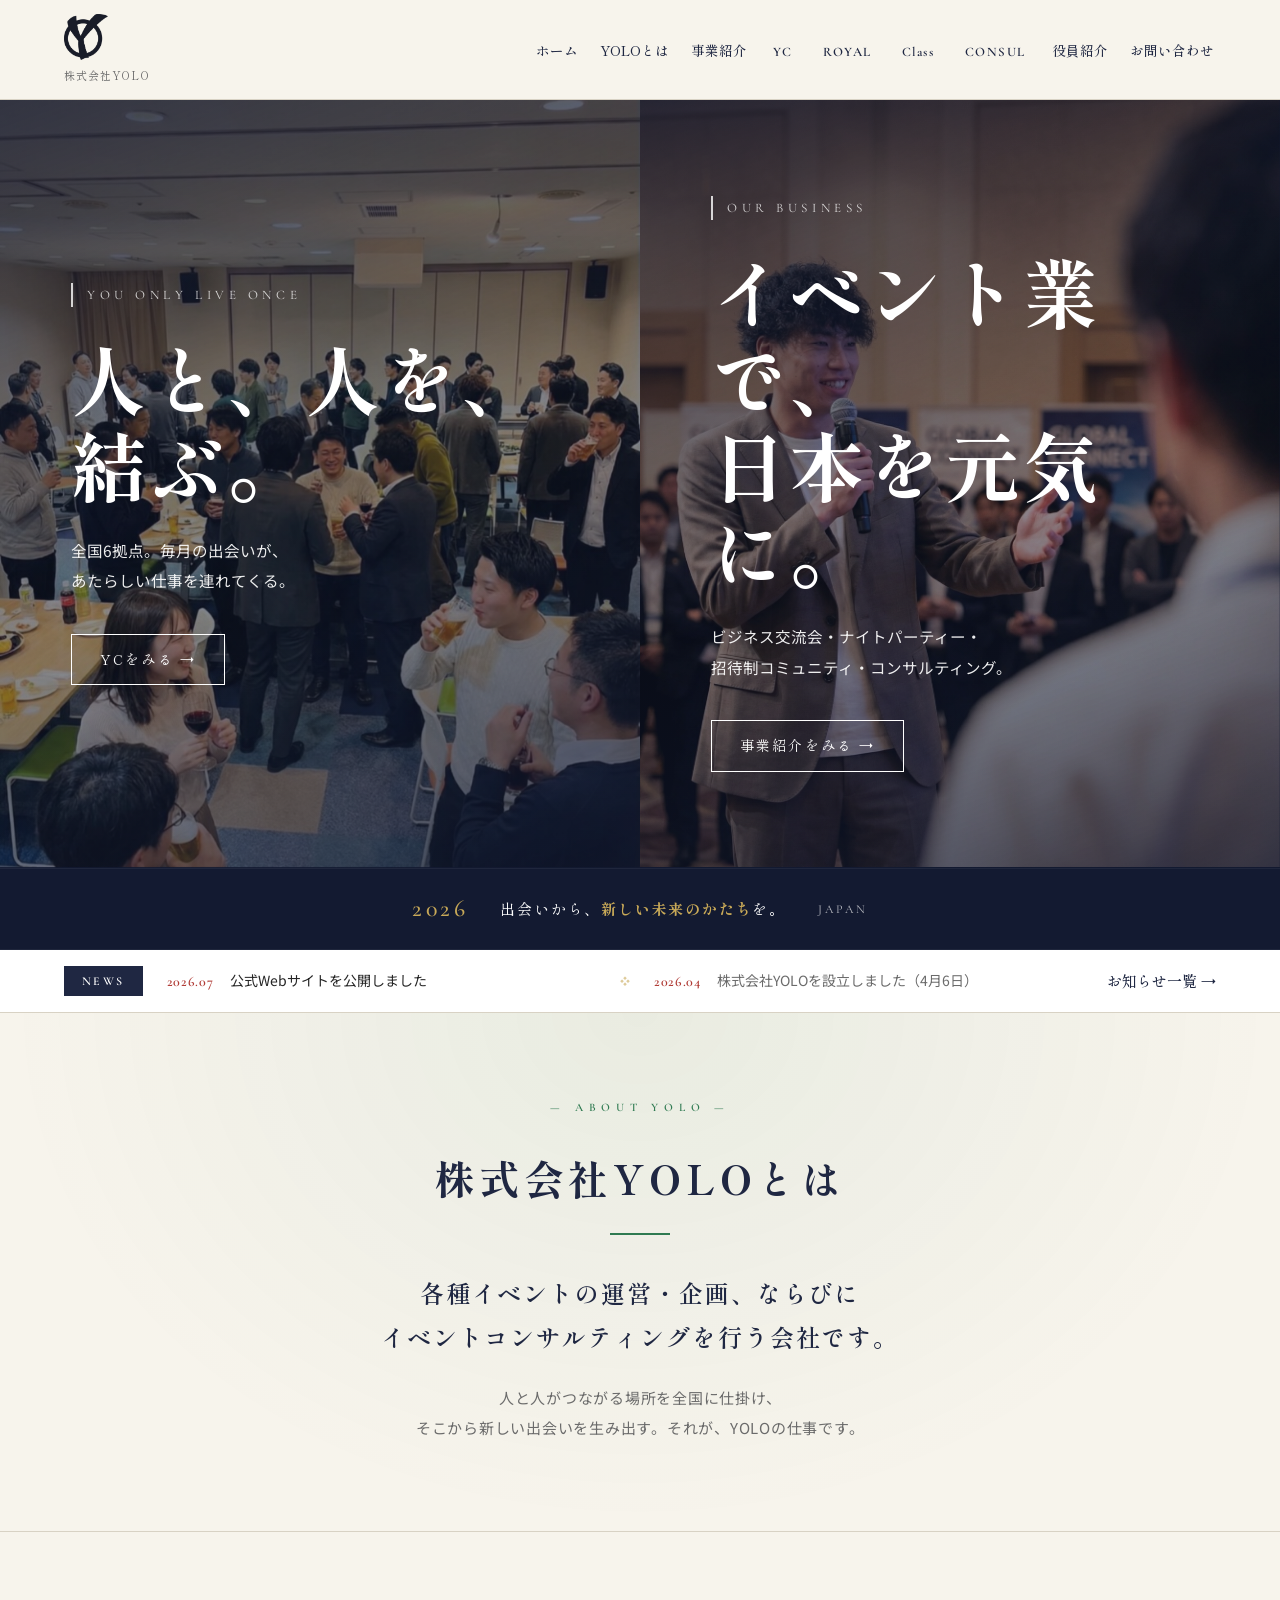
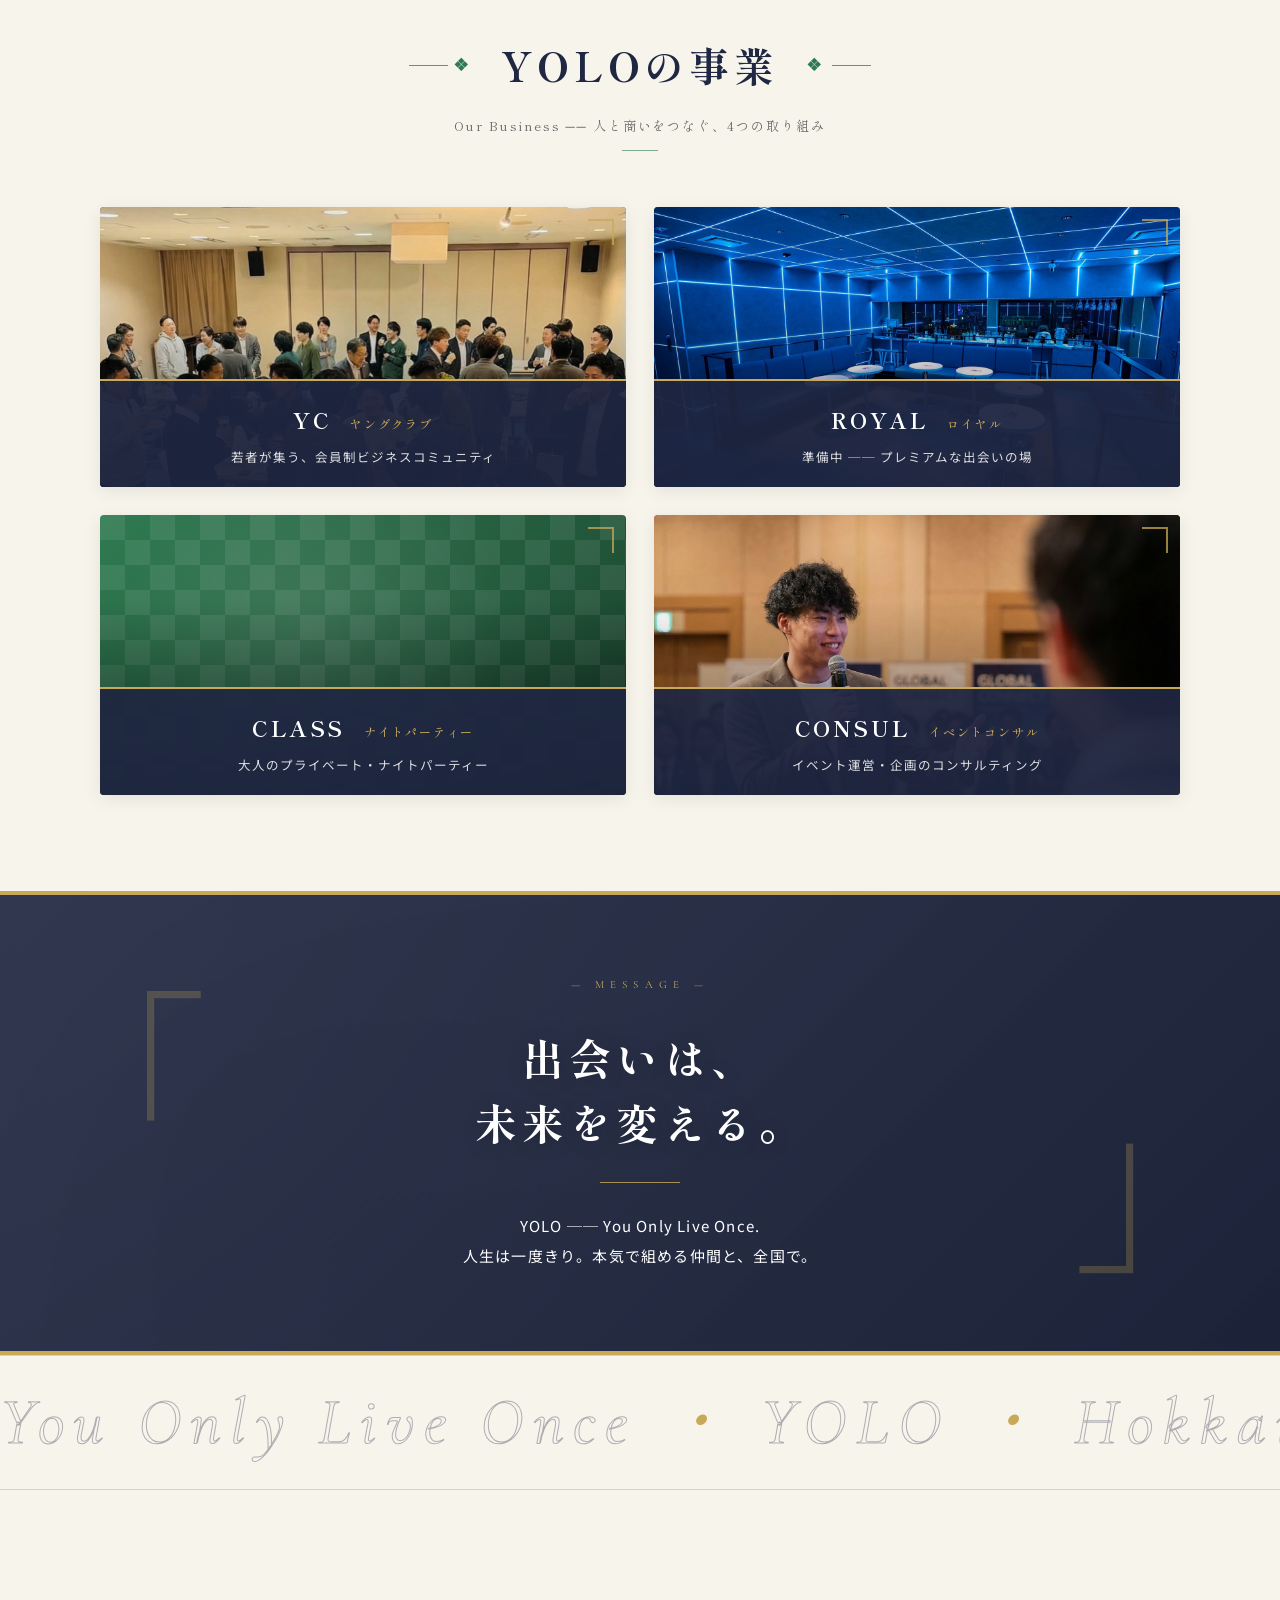
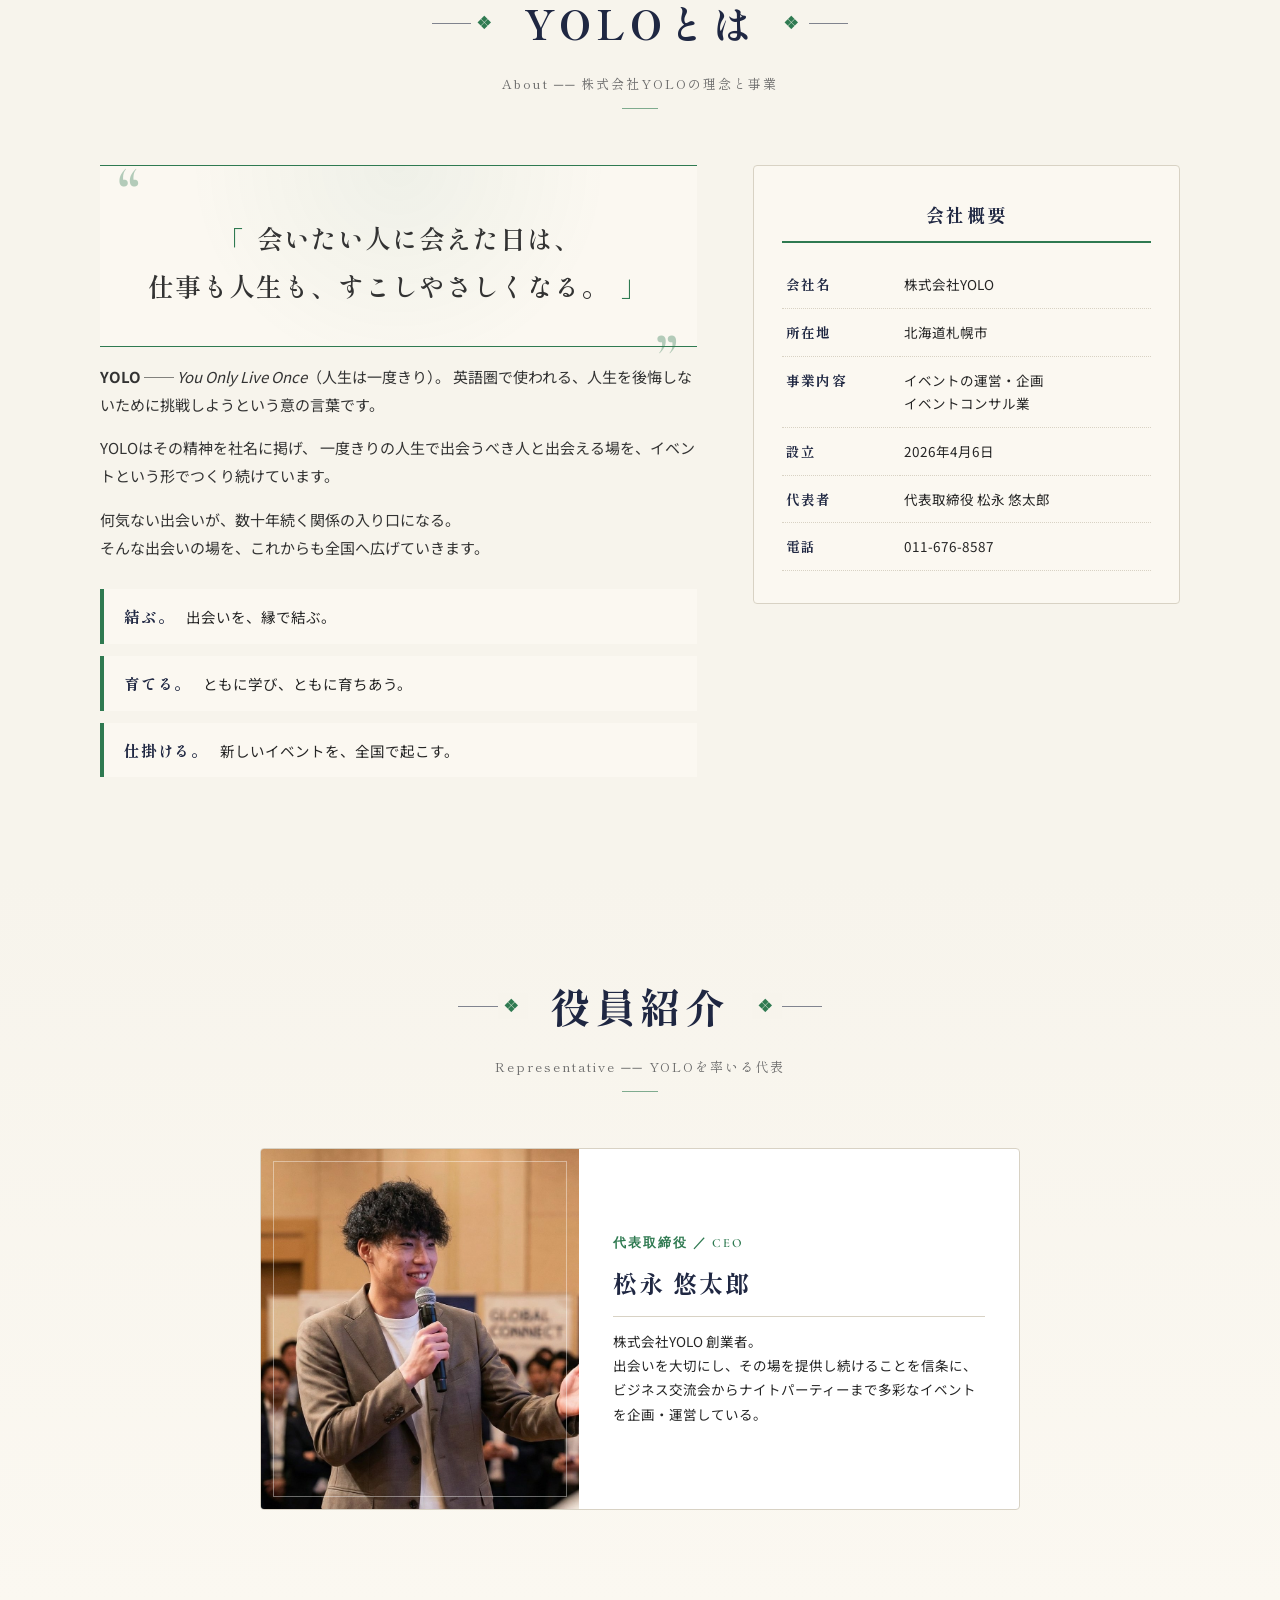
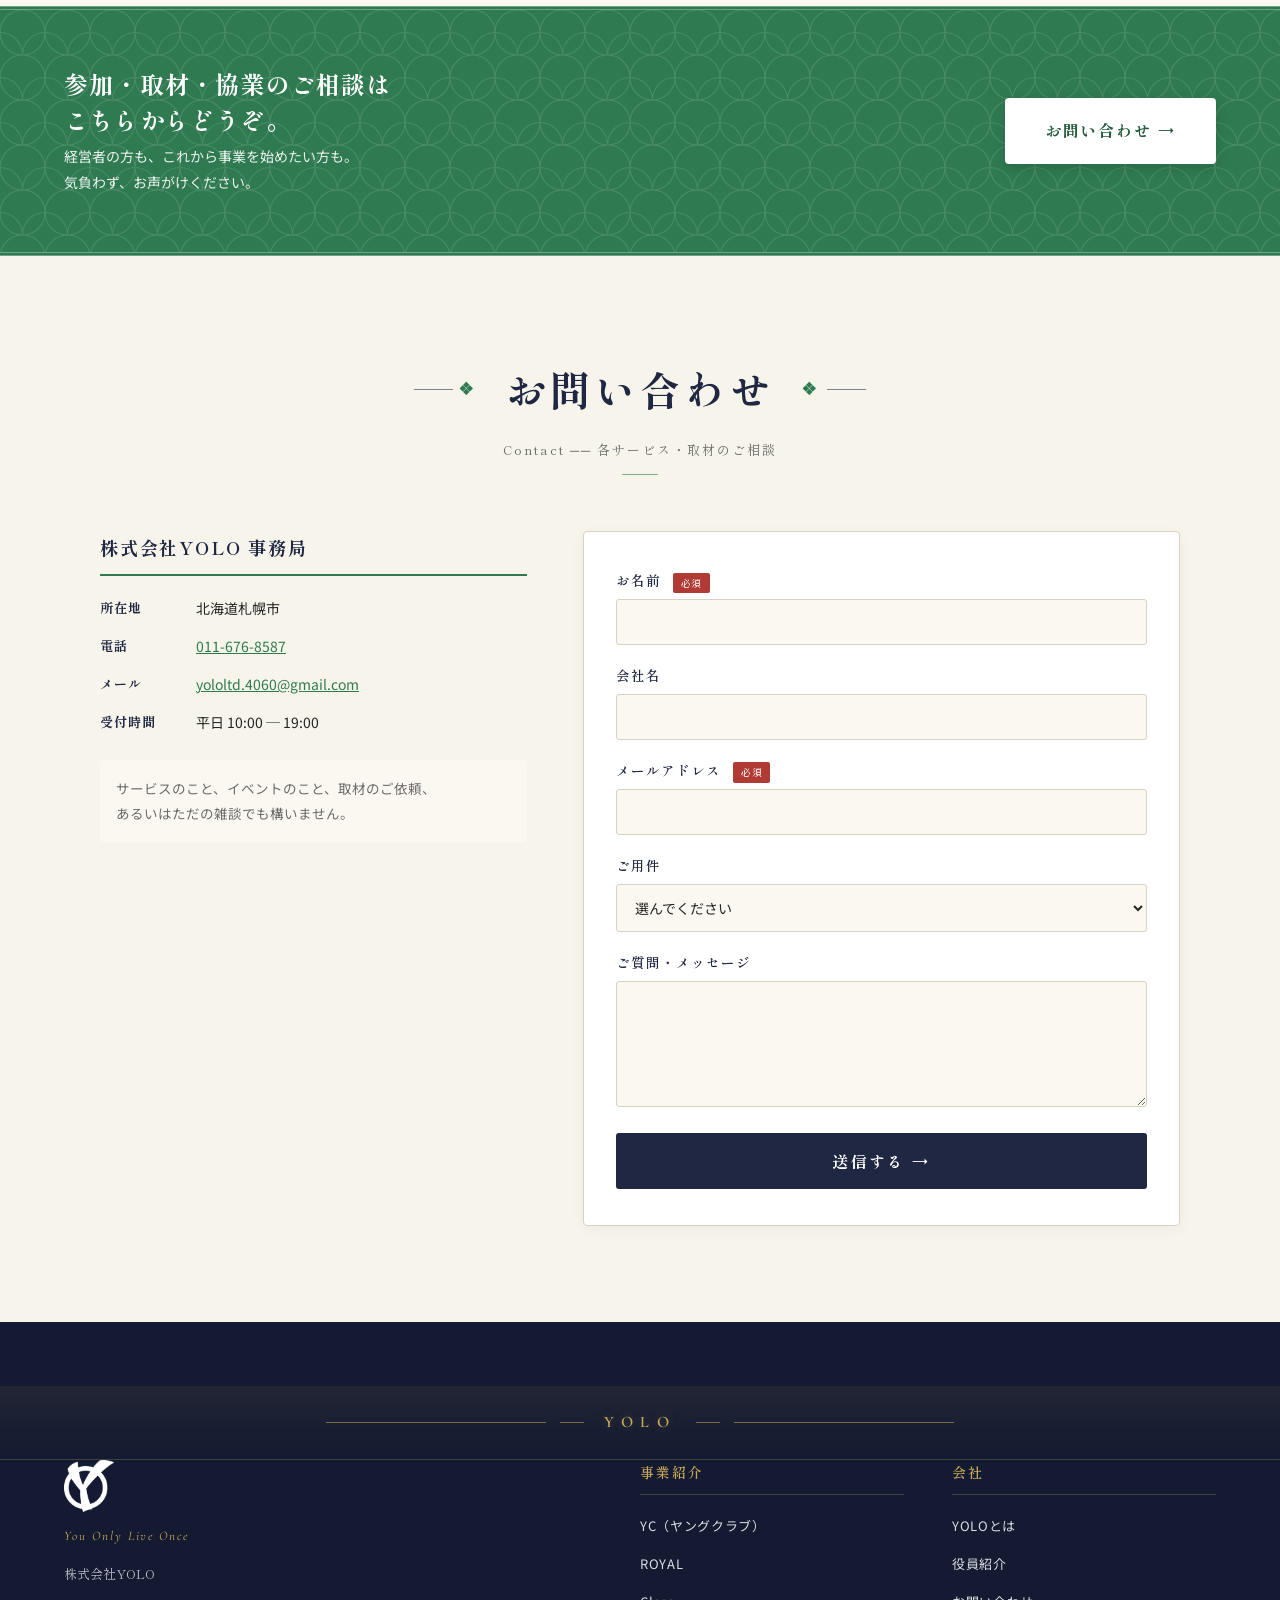
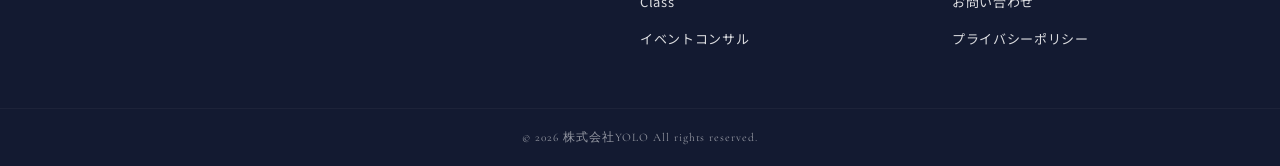
==== commit 081fac98: "feat: 会議録・LINE・支給素材にもとづく全面改修（全国展開トーンへ） 67分の打合せ音声を文字起こし（whisper large-v3-turbo + Silero VAD）し、 LINEの指" ====
--- a/index.html
+++ b/index.html
@@ -3,8 +3,8 @@
 <head>
     <meta charset="UTF-8">
     <meta name="viewport" content="width=device-width, initial-scale=1.0">
-    <title>株式会社YOLO ── 北海道の経営者を、結ぶ。</title>
-    <meta name="description" content="株式会社YOLOは、各種イベントの運営・企画、ならびにイベントコンサルティングを行う会社です。北海道発、出会いから商いを生み出すビジネスコミュニティを運営しています。">
+    <title>株式会社YOLO ── イベント業で、日本を元気に。</title>
+    <meta name="description" content="株式会社YOLOは、各種イベントの運営・企画、ならびにイベントコンサルティングを行う会社です。ビジネス交流会・ナイトパーティー・招待制コミュニティを全国で展開し、出会いから新しい価値を生み出します。">
     <link rel="canonical" href="https://playmark0227-svg.github.io/yolo-hp/">
     <meta name="theme-color" content="#1f2742">
     <meta name="format-detection" content="telephone=no">
@@ -17,8 +17,8 @@
     <meta property="og:type" content="website">
     <meta property="og:site_name" content="株式会社YOLO">
     <meta property="og:locale" content="ja_JP">
-    <meta property="og:title" content="株式会社YOLO ── 北海道の経営者を、結ぶ。">
-    <meta property="og:description" content="各種イベントの運営・企画、ならびにイベントコンサルティングを行う会社です。北海道発、出会いから商いを生み出すビジネスコミュニティを運営しています。">
+    <meta property="og:title" content="株式会社YOLO ── イベント業で、日本を元気に。">
+    <meta property="og:description" content="各種イベントの運営・企画、ならびにイベントコンサルティングを行う会社です。ビジネス交流会・ナイトパーティー・招待制コミュニティを全国で展開しています。">
     <meta property="og:url" content="https://playmark0227-svg.github.io/yolo-hp/">
     <meta property="og:image" content="https://playmark0227-svg.github.io/yolo-hp/assets/og-image.jpg">
     <meta property="og:image:width" content="1200">
@@ -27,8 +27,8 @@
 
     <!-- Twitter Card -->
     <meta name="twitter:card" content="summary_large_image">
-    <meta name="twitter:title" content="株式会社YOLO ── 北海道の経営者を、結ぶ。">
-    <meta name="twitter:description" content="各種イベントの運営・企画、イベントコンサルティングを行う北海道発の会社です。">
+    <meta name="twitter:title" content="株式会社YOLO ── イベント業で、日本を元気に。">
+    <meta name="twitter:description" content="各種イベントの運営・企画、イベントコンサルティングを行う会社です。">
     <meta name="twitter:image" content="https://playmark0227-svg.github.io/yolo-hp/assets/og-image.jpg">
 
     <link rel="preconnect" href="https://fonts.googleapis.com">
@@ -46,7 +46,7 @@
       "url": "https://playmark0227-svg.github.io/yolo-hp/",
       "logo": "https://playmark0227-svg.github.io/yolo-hp/assets/og-image.jpg",
       "image": "https://playmark0227-svg.github.io/yolo-hp/assets/og-image.jpg",
-      "description": "各種イベントの運営・企画、ならびにイベントコンサルティングを行う会社です。北海道発、出会いから商いを生み出すビジネスコミュニティを運営しています。",
+      "description": "各種イベントの運営・企画、ならびにイベントコンサルティングを行う会社です。ビジネス交流会・ナイトパーティー・招待制コミュニティを全国で展開しています。",
       "slogan": "You Only Live Once",
       "foundingDate": "2026-04-06",
       "telephone": "+81-11-676-8587",
@@ -54,9 +54,10 @@
       "address": {
         "@type": "PostalAddress",
         "addressRegion": "北海道",
+        "addressLocality": "札幌市",
         "addressCountry": "JP"
       },
-      "areaServed": "北海道",
+      "areaServed": "JP",
       "founder": {
         "@type": "Person",
         "name": "松永 悠太郎",
@@ -75,7 +76,7 @@
         <div class="site-header__inner container">
             <a href="#top" class="site-header__brand">
                 <img src="assets/photos/logo/yolo-one.png" alt="YOLO ONE" class="site-header__mark">
-                <span class="site-header__sub">株式会社YOLO ／ 北海道</span>
+                <span class="site-header__sub">株式会社YOLO</span>
             </a>
             <nav class="site-nav">
                 <ul>
@@ -104,7 +105,7 @@
                 <div class="hero__panel-overlay">
                     <p class="hero__panel-eyebrow">YOU ONLY LIVE ONCE</p>
                     <h2 class="hero__panel-title">人と、人を、<br>結ぶ。</h2>
-                    <p class="hero__panel-lead">北海道全6拠点。毎月の出会いが、<br>あたらしい仕事を連れてくる。</p>
+                    <p class="hero__panel-lead">全国6拠点。毎月の出会いが、<br>あたらしい仕事を連れてくる。</p>
                     <span class="hero__panel-cta">YCをみる →</span>
                 </div>
             </a>
@@ -112,8 +113,8 @@
                 <img src="assets/photos/consul/consul-seminar.jpg" alt="YOLOが運営するビジネスイベント" class="hero__panel-photo" decoding="async">
                 <div class="hero__panel-overlay">
                     <p class="hero__panel-eyebrow">OUR BUSINESS</p>
-                    <h2 class="hero__panel-title">商いを、<br>育てる。</h2>
-                    <p class="hero__panel-lead">交流会・ナイトイベント・コンサルティング。<br>YOLOが手がける4つの事業。</p>
+                    <h2 class="hero__panel-title">イベント業で、<br>日本を元気に。</h2>
+                    <p class="hero__panel-lead">ビジネス交流会・ナイトパーティー・<br>招待制コミュニティ・コンサルティング。</p>
                     <span class="hero__panel-cta">事業紹介をみる →</span>
                 </div>
             </a>
@@ -121,8 +122,8 @@
         <div class="hero__strap">
             <div class="container hero__strap-inner">
                 <span class="hero__strap-num">2026</span>
-                <p class="hero__strap-text">北の大地から、<strong>新しい商いのかたち</strong>を。</p>
-                <span class="hero__strap-loc">Hokkaido, JAPAN</span>
+                <p class="hero__strap-text">出会いから、<strong>新しい未来のかたち</strong>を。</p>
+                <span class="hero__strap-loc">JAPAN</span>
             </div>
         </div>
     </section>
@@ -149,8 +150,8 @@
                 イベントコンサルティングを行う会社です。
             </p>
             <p class="intro-band__sub">
-                北海道を拠点に、人と人がつながる場所を仕掛け、<br>
-                そこから新しい商いを生み出す。それが、YOLOの仕事です。
+                人と人がつながる場所を全国に仕掛け、<br>
+                そこから新しい出会いを生み出す。それが、YOLOの仕事です。
             </p>
         </div>
     </section>
@@ -211,9 +212,9 @@
     <section class="slogan-band">
         <div class="container">
             <p class="slogan-band__eyebrow">— MESSAGE —</p>
-            <p class="slogan-band__lead">いい人と組めば、<br>商いは、もっと面白い。</p>
+            <p class="slogan-band__lead">出会いは、<br>未来を変える。</p>
             <span class="slogan-band__rule" aria-hidden="true"></span>
-            <p class="slogan-band__sub">YOLO ── You Only Live Once.<br>人生は一度きり。本気で組める仲間と、北海道で。</p>
+            <p class="slogan-band__sub">YOLO ── You Only Live Once.<br>人生は一度きり。本気で組める仲間と、全国で。</p>
         </div>
     </section>
 
@@ -248,19 +249,18 @@
                         英語圏で使われる、人生を後悔しないために挑戦しようという意の言葉です。
                     </p>
                     <p>
-                        YOLO はその精神を社名に掲げ、北海道の経営者が
-                        <em>Your Only Life Opportunity</em>（人生に一度のチャンス）を
-                        本気で掴むための場をつくっています。
+                        YOLOはその精神を社名に掲げ、
+                        一度きりの人生で出会うべき人と出会える場を、イベントという形でつくり続けています。
                     </p>
                     <p>
-                        月に一度の集まりが、十年続く関係の入り口になる。<br>
-                        そんな出会いを、北海道という土地から、丁寧に育てていきます。
+                        何気ない出会いが、数十年続く関係の入り口になる。<br>
+                        そんな出会いの場を、これからも全国へ広げていきます。
                     </p>
 
                     <ul class="about__pillars">
-                        <li><strong>結ぶ。</strong>全道の経営者を、縁でつなぐ。</li>
+                        <li><strong>結ぶ。</strong>出会いを、縁で結ぶ。</li>
                         <li><strong>育てる。</strong>ともに学び、ともに育ちあう。</li>
-                        <li><strong>仕掛ける。</strong>新しい商いを、北から起こす。</li>
+                        <li><strong>仕掛ける。</strong>新しいイベントを、全国で起こす。</li>
                     </ul>
                 </div>
 
@@ -269,8 +269,8 @@
                     <table class="company-table">
                         <tr><th>会社名</th><td>株式会社YOLO</td></tr>
                         <!-- TODO: 所在地の詳細（番地まで）クライアントに確認 -->
-                        <tr><th>所在地</th><td>北海道</td></tr>
-                        <tr><th>事業内容</th><td>イベント業<br>イベントコンサル業</td></tr>
+                        <tr><th>所在地</th><td>北海道札幌市</td></tr>
+                        <tr><th>事業内容</th><td>イベントの運営・企画<br>イベントコンサル業</td></tr>
                         <tr><th>設立</th><td>2026年4月6日</td></tr>
                         <tr><th>代表者</th><td>代表取締役 松永 悠太郎</td></tr>
                         <tr><th>電話</th><td>011-676-8587</td></tr>
@@ -293,7 +293,7 @@
             <div class="team-solo">
                 <article class="member-card member-card--lead">
                     <div class="member-card__photo">
-                        <img src="assets/photos/team/matsunaga.jpg" alt="代表取締役 松永悠太郎" loading="lazy" decoding="async">
+                        <img src="assets/photos/team/matsunaga.jpg" alt="代表取締役 松永悠太郎" decoding="async">
                     </div>
                     <div class="member-card__body">
                         <p class="member-card__role">代表取締役 ／ CEO</p>
@@ -301,8 +301,8 @@
                         <!-- TODO: プロフィール文 - クライアント提供待ち -->
                         <p class="member-card__bio">
                             株式会社YOLO 創業者。<br>
-                            北海道の若い世代の事業者・経営者をつなぐコミュニティを立ち上げ、
-                            全道6拠点で月例の定例会を運営。出会いから新しい商いを生み出す場づくりに取り組む。
+                            出会いを大切にし、その場を提供し続けることを信条に、
+                            ビジネス交流会からナイトパーティーまで多彩なイベントを企画・運営している。
                         </p>
                     </div>
                 </article>
@@ -329,16 +329,16 @@
                 お問い合わせ
                 <span class="section-title__deco section-title__deco--r"></span>
             </h2>
-            <p class="section-sub">Contact ── サービス・YC参加・取材のご相談</p>
+            <p class="section-sub">Contact ── 各サービス・取材のご相談</p>
 
             <div class="contact__grid">
                 <div class="contact__info">
                     <h3>株式会社YOLO 事務局</h3>
                     <dl>
-                        <dt>所在地</dt><dd>北海道</dd>
+                        <dt>所在地</dt><dd>北海道札幌市</dd>
                         <dt>電話</dt><dd><a href="tel:0116768587">011-676-8587</a></dd>
                         <dt>メール</dt><dd><a href="mailto:yololtd.4060@gmail.com">yololtd.4060@gmail.com</a></dd>
-                        <dt>受付時間</dt><dd>平日 9:00 ─ 18:00</dd>
+                        <dt>受付時間</dt><dd>平日 10:00 ─ 19:00</dd>
                     </dl>
                     <p class="contact__note">
                         サービスのこと、イベントのこと、取材のご依頼、<br>
@@ -365,7 +365,7 @@
                             <option>選んでください</option>
                             <option>YC（ヤングクラブ）について</option>
                             <option>ROYAL について</option>
-                            <option>Class について</option>
+                            <option>CLASS について</option>
                             <option>イベントコンサルについて</option>
                             <option>取材・メディア</option>
                             <option>その他</option>
@@ -390,7 +390,7 @@
             <div class="site-footer__brand">
                 <img src="assets/photos/logo/yolo-one-white.png" alt="YOLO ONE" class="site-footer__mark">
                 <p class="site-footer__tag">You Only Live Once</p>
-                <p class="site-footer__addr">株式会社YOLO ／ 北海道</p>
+                <p class="site-footer__addr">株式会社YOLO</p>
             </div>
             <div class="site-footer__nav">
                 <h4>事業紹介</h4>
@@ -407,6 +407,7 @@
                     <li><a href="#about">YOLOとは</a></li>
                     <li><a href="#team">役員紹介</a></li>
                     <li><a href="#contact">お問い合わせ</a></li>
+                    <li><a href="privacy/">プライバシーポリシー</a></li>
                 </ul>
             </div>
         </div>
--- a/style.css
+++ b/style.css
@@ -2839,8 +2839,10 @@
    MOTION — プレミアムサイト演出一式
    ============================================================ */
 
-/* ---- ページ全体のフェードイン ---- */
-body { animation: pageIn .7s ease both; }
+/* ---- ページ全体のフェードイン ----
+   fill-mode は使わない。アニメーションが走らない環境（自動化ブラウザ・
+   bfcache復帰・アニメ無効設定）でも body が opacity:0 のまま固まらないようにするため。 */
+body { animation: pageIn .7s ease; }
 @keyframes pageIn { from { opacity: 0; } to { opacity: 1; } }
 
 /* ---- オープニング（金のマーク → 幕が上がる / JSが生成・初回のみ） ---- */
@@ -2873,7 +2875,7 @@
 
 /* ---- ヒーローテキストの段差出現（読み込み時） ---- */
 .hero__panel-overlay > * {
-    animation: riseIn .9s cubic-bezier(.22, .8, .3, 1) both;
+    animation: riseIn .9s cubic-bezier(.22, .8, .3, 1) backwards;
 }
 .hero__panel-overlay > :nth-child(1) { animation-delay: .55s; }
 .hero__panel-overlay > :nth-child(2) { animation-delay: .70s; }
@@ -2887,7 +2889,7 @@
     from { opacity: 0; transform: translateY(26px); }
     to   { opacity: 1; transform: translateY(0); }
 }
-.hero__strap-inner > * { animation: riseIn .8s ease both 1.25s; }
+.hero__strap-inner > * { animation: riseIn .8s ease backwards 1.25s; }
 
 /* ---- 見出しの飾り罫: 中央から外へ伸びる ---- */
 .section-title__deco--l::before,
@@ -3012,3 +3014,220 @@
 /* ---- ギャラリーキャプション: 常時少し見せて上品に ---- */
 .gallery-item__cap { transform: translateY(6px); transition: opacity .4s, transform .4s; }
 .gallery-item:hover .gallery-item__cap { transform: translateY(0); }
+
+/* ============================================================
+   CHIEF CARD 追加バリエーション（2名体制・帯広・Instagram導線）
+   ============================================================ */
+
+/* Instagram リンク（各会場カード共通） */
+.chief-card__ig {
+    display: inline-flex;
+    align-items: center;
+    gap: 6px;
+    margin-top: 14px;
+    font-family: var(--english);
+    font-size: 1.2rem;
+    letter-spacing: .06em;
+    color: inherit;
+    opacity: .72;
+    border-bottom: 1px solid currentColor;
+    padding-bottom: 2px;
+    align-self: flex-start;
+    transition: opacity .25s;
+}
+.chief-card__ig::before { content: "◎"; font-size: .95em; }
+.chief-card__ig:hover { opacity: 1; }
+.chief-card--info .chief-card__ig { align-self: center; margin-top: 16px; }
+
+/* ---- 小樽: 組合長2名を1枚の横長カードに ---- */
+.chief-card--duo {
+    grid-column: 1 / -1;
+    background:
+        linear-gradient(180deg, #fffdf8 0%, #f7f2e6 100%);
+    border: 1px solid var(--line);
+    border-top: 3px solid #e8641b;
+    border-radius: 10px;
+    padding: 30px 32px 34px;
+    box-shadow: 0 6px 18px rgba(138, 111, 77, .1);
+}
+.chief-card--duo:hover { box-shadow: 0 16px 34px rgba(138, 111, 77, .18); }
+.chief-card--duo .chief-card__duo-head {
+    display: flex;
+    flex-direction: column;
+    align-items: center;
+    text-align: center;
+    margin-bottom: 26px;
+}
+.chief-card--duo .chief-card__venue {
+    background: #e8641b; color: #fff; border-radius: 20px; margin-bottom: 10px;
+}
+.chief-card--duo .chief-card__role { color: #a1440e; letter-spacing: .18em; }
+.chief-card--duo .chief-card__ig { align-self: center; color: #a1440e; }
+.chief-card__duo-grid {
+    display: grid;
+    grid-template-columns: 1fr 1fr;
+    gap: 28px;
+}
+.chief-duo { text-align: center; }
+.chief-duo__photo {
+    width: 100%;
+    aspect-ratio: 1 / 1;
+    max-width: 240px;
+    margin: 0 auto 16px;
+    border-radius: 50%;
+    overflow: hidden;
+    border: 3px solid #e8641b;
+    box-shadow: 0 6px 16px rgba(232, 100, 27, .28);
+}
+.chief-duo__photo img { width: 100%; height: 100%; object-fit: cover; object-position: center 30%; display: block; }
+.chief-duo .chief-card__name { color: #7c3508; margin-bottom: 8px; }
+.chief-duo .chief-card__catch { color: #a1440e; font-weight: 700; }
+
+/* ---- 帯広: 直営運営（十勝のアースカラー） ---- */
+.chief-card--obihiro {
+    display: grid;
+    grid-template-columns: 44% 1fr;
+    background: #f4f2ea;
+    border: 1px solid #ccc9b8;
+    border-radius: 8px;
+}
+.chief-card--obihiro:hover { box-shadow: 0 14px 30px rgba(90, 100, 70, .18); }
+.chief-card--obihiro .chief-card__photo { border-radius: 8px 0 0 8px; }
+.chief-card--obihiro .chief-card__photo img { object-position: center 40%; }
+.chief-card--obihiro .chief-card__body {
+    padding: 30px 26px;
+    display: flex; flex-direction: column; justify-content: center;
+}
+.chief-card--obihiro .chief-card__venue { background: #6b7355; color: #fff; border-radius: 3px; align-self: flex-start; }
+.chief-card--obihiro .chief-card__role { color: #6b7355; }
+.chief-card--obihiro .chief-card__name { color: #3d4432; }
+.chief-card--obihiro .chief-card__catch { color: #5c6449; }
+.chief-card--obihiro .chief-card__en {
+    right: 20px; bottom: 14px;
+    font-size: 3.4rem; font-weight: 600; letter-spacing: .14em;
+    color: rgba(107, 115, 85, .12);
+}
+
+@media (max-width: 800px) {
+    .chief-card--duo .chief-card__duo-grid { grid-template-columns: 1fr; gap: 30px; }
+    .chief-duo__photo { max-width: 200px; }
+    .chief-card--obihiro { grid-template-columns: 1fr; }
+    .chief-card--obihiro .chief-card__photo { border-radius: 8px 8px 0 0; aspect-ratio: 16 / 10; }
+}
+
+/* ============================================================
+   MAP ピンラベル: スマホで重なって消える問題の修正
+   ============================================================ */
+/* ラベルは他ピンの上に出す。ホバー/フォーカス中のピンは最前面へ */
+.venue-pin { z-index: 5; }
+.venue-pin:hover, .venue-pin:focus-visible { z-index: 30; }
+.pin__label {
+    z-index: 6;
+    box-shadow: 0 2px 6px rgba(0,0,0,.35);
+}
+
+@media (max-width: 700px) {
+    /* ピン自体を小さくして密集地（札幌・小樽・苫小牧）の衝突を減らす */
+    .pin__dot { width: 13px; height: 13px; border-width: 2px; box-shadow: 0 0 0 2px var(--vermilion), 0 3px 6px rgba(0,0,0,.3); }
+    .pin__label {
+        font-size: .92rem;
+        padding: 2px 6px;
+        letter-spacing: .02em;
+        top: calc(100% + 4px);
+    }
+    /* 近接する会場はラベルを上下・左右にずらして重なりを回避 */
+    .venue-pin[data-venue="sapporo"]   .pin__label { top: auto; bottom: calc(100% + 4px); }
+    .venue-pin[data-venue="otaru"]     .pin__label { transform: translateX(-88%); }
+    .venue-pin[data-venue="tomakomai"] .pin__label { transform: translateX(-14%); }
+    /* 旭川(37,42)と帯広(42,58)は縦に近い → 帯広を右下にオフセット */
+    .venue-pin[data-venue="obihiro"]   .pin__label { transform: translateX(-6%); }
+    .venue-pin[data-venue="asahikawa"] .pin__label { top: auto; bottom: calc(100% + 4px); }
+}
+
+/* ============================================================
+   役員カード: スマホで写真が出ない問題の修正
+   ============================================================ */
+@media (max-width: 640px) {
+    .team-solo .member-card__photo {
+        position: relative;
+        aspect-ratio: 4 / 3.4;
+        min-height: 0;
+        height: auto;
+        overflow: hidden;
+    }
+    .team-solo .member-card__photo img {
+        position: absolute;
+        inset: 0;
+        width: 100%;
+        height: 100%;
+        object-fit: cover;
+        object-position: center 20%;
+    }
+}
+
+/* 準備中バッジ（ROYAL等） */
+.social-cta__buttons--single { grid-template-columns: minmax(0, 420px); justify-content: center; }
+.soon-badge {
+    margin-top: 22px;
+    text-align: center;
+    font-family: var(--serif);
+    font-size: 1.25rem;
+    letter-spacing: .12em;
+    color: var(--text-mute);
+}
+.soon-badge::before { content: "―― "; opacity: .5; }
+.soon-badge::after  { content: " ――"; opacity: .5; }
+
+/* ============================================================
+   LEGAL PAGE（プライバシーポリシー等）
+   ============================================================ */
+.legal { padding: 80px 0 96px; background: var(--paper); position: relative; z-index: 1; }
+.legal__inner { max-width: 820px; margin: 0 auto; }
+.legal__title {
+    font-family: var(--serif);
+    font-size: clamp(2.6rem, 4vw, 3.6rem);
+    color: var(--ink);
+    letter-spacing: .12em;
+    text-align: center;
+    margin-bottom: 14px;
+    font-weight: 700;
+}
+.legal__title::after {
+    content: ""; display: block; width: 56px; height: 2px;
+    background: var(--matcha); margin: 18px auto 0;
+}
+.legal__lead {
+    font-size: 1.45rem; line-height: 2.1; color: var(--text);
+    margin: 32px 0 44px; letter-spacing: .03em;
+}
+.legal h2 {
+    font-family: var(--serif);
+    font-size: 1.85rem; color: var(--ink);
+    letter-spacing: .08em;
+    margin: 36px 0 14px;
+    padding-left: 14px;
+    border-left: 3px solid var(--matcha);
+    font-weight: 700;
+}
+.legal p { font-size: 1.4rem; line-height: 2.05; color: var(--text); }
+.legal ul { margin: 12px 0 0 4px; }
+.legal li {
+    font-size: 1.4rem; line-height: 2; color: var(--text);
+    padding-left: 20px; position: relative; margin-bottom: 6px;
+}
+.legal li::before {
+    content: "・"; position: absolute; left: 0; color: var(--matcha); font-weight: 700;
+}
+.legal a { color: var(--matcha-deep); text-decoration: underline; }
+.legal__contact {
+    background: var(--paper-card);
+    border: 1px solid var(--line);
+    border-radius: 6px;
+    padding: 24px 26px;
+    margin-top: 16px;
+}
+.legal__contact p { margin-bottom: 6px; font-size: 1.35rem; }
+.legal__date {
+    margin-top: 48px; text-align: right;
+    font-size: 1.25rem; color: var(--text-mute); letter-spacing: .06em;
+}
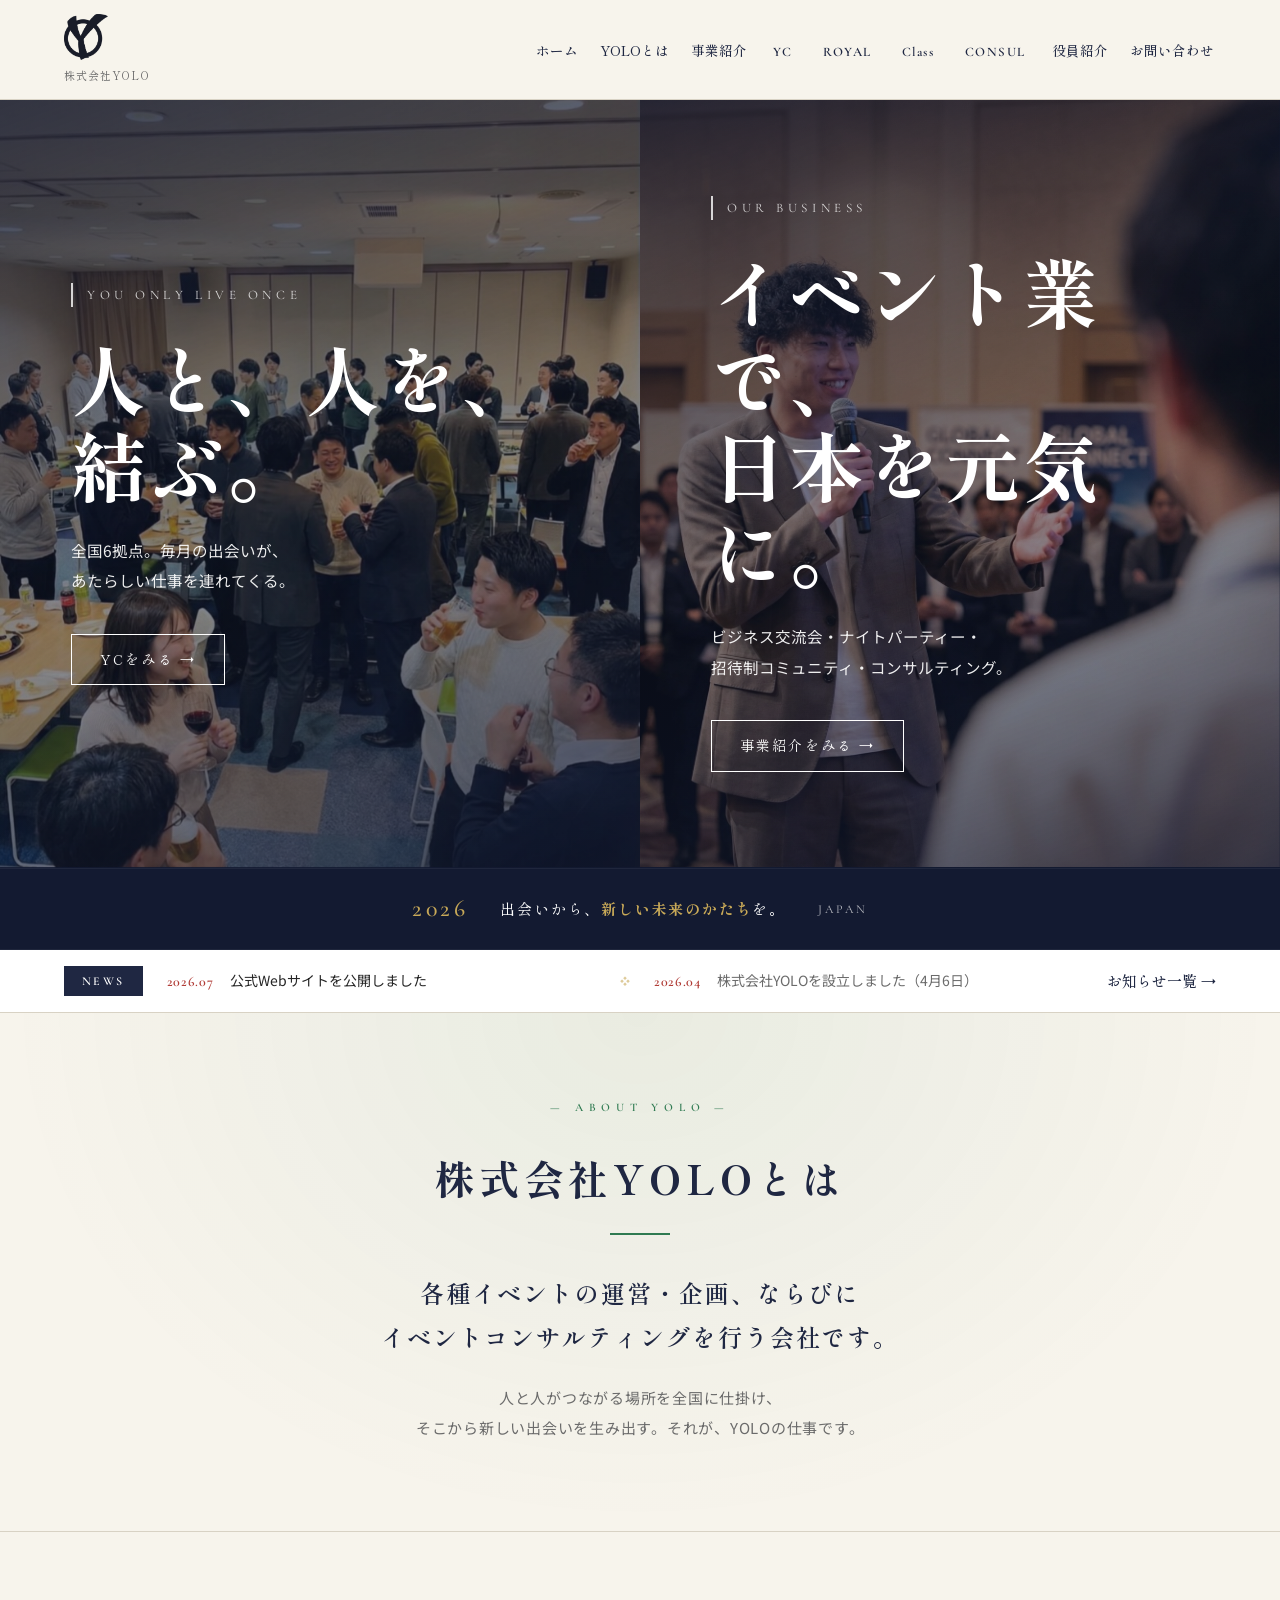
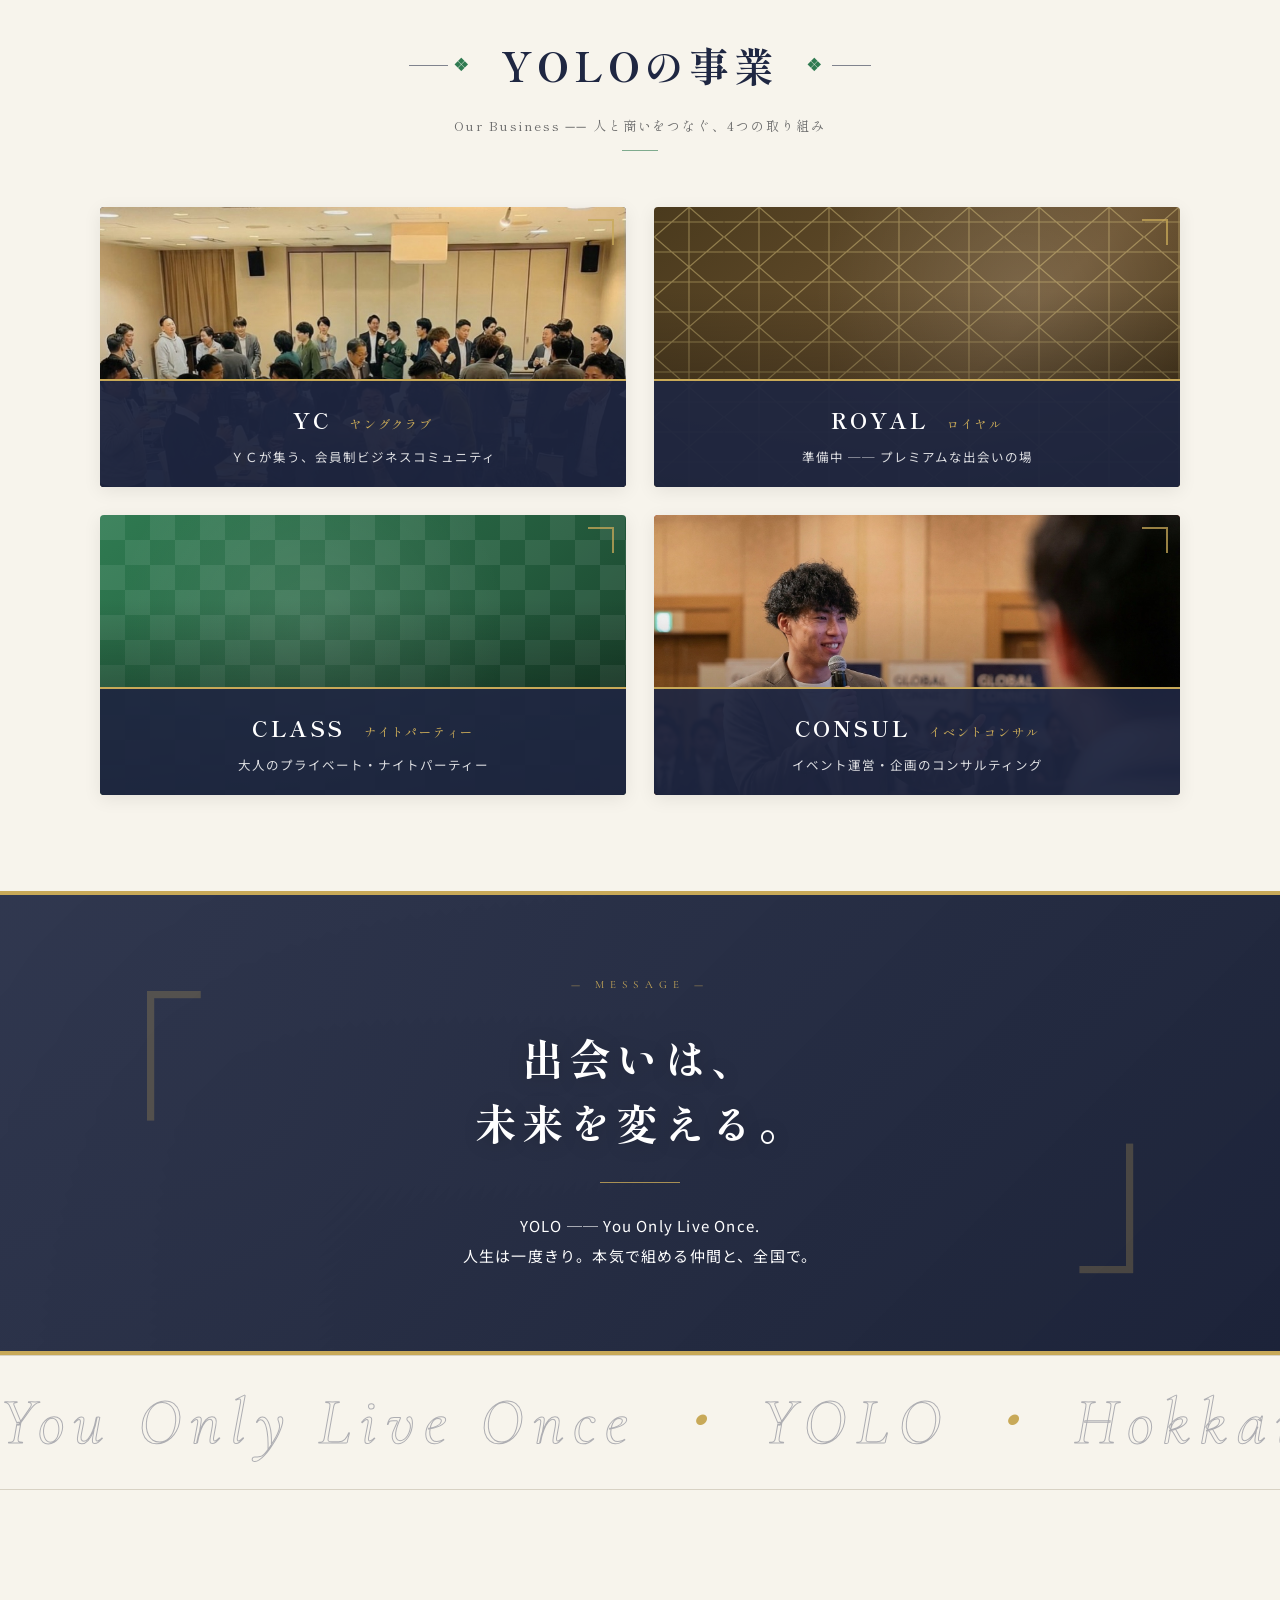
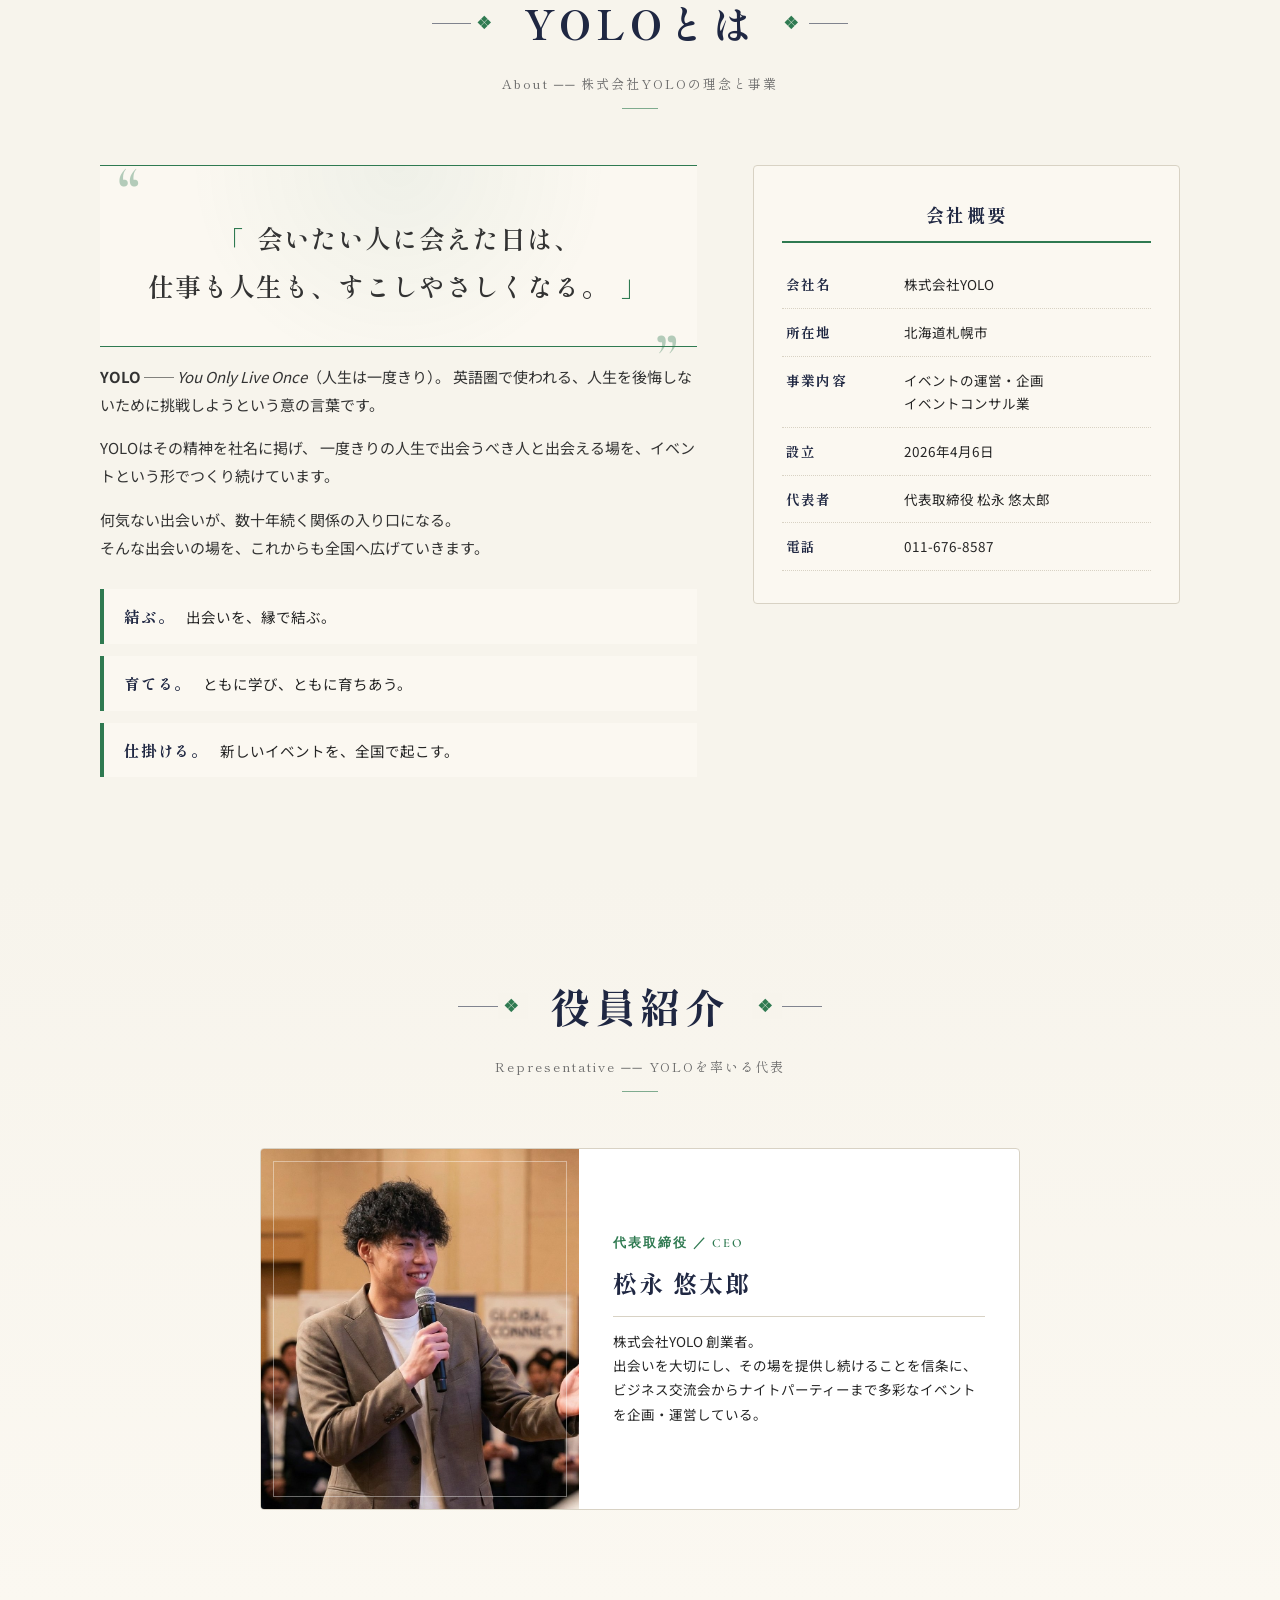
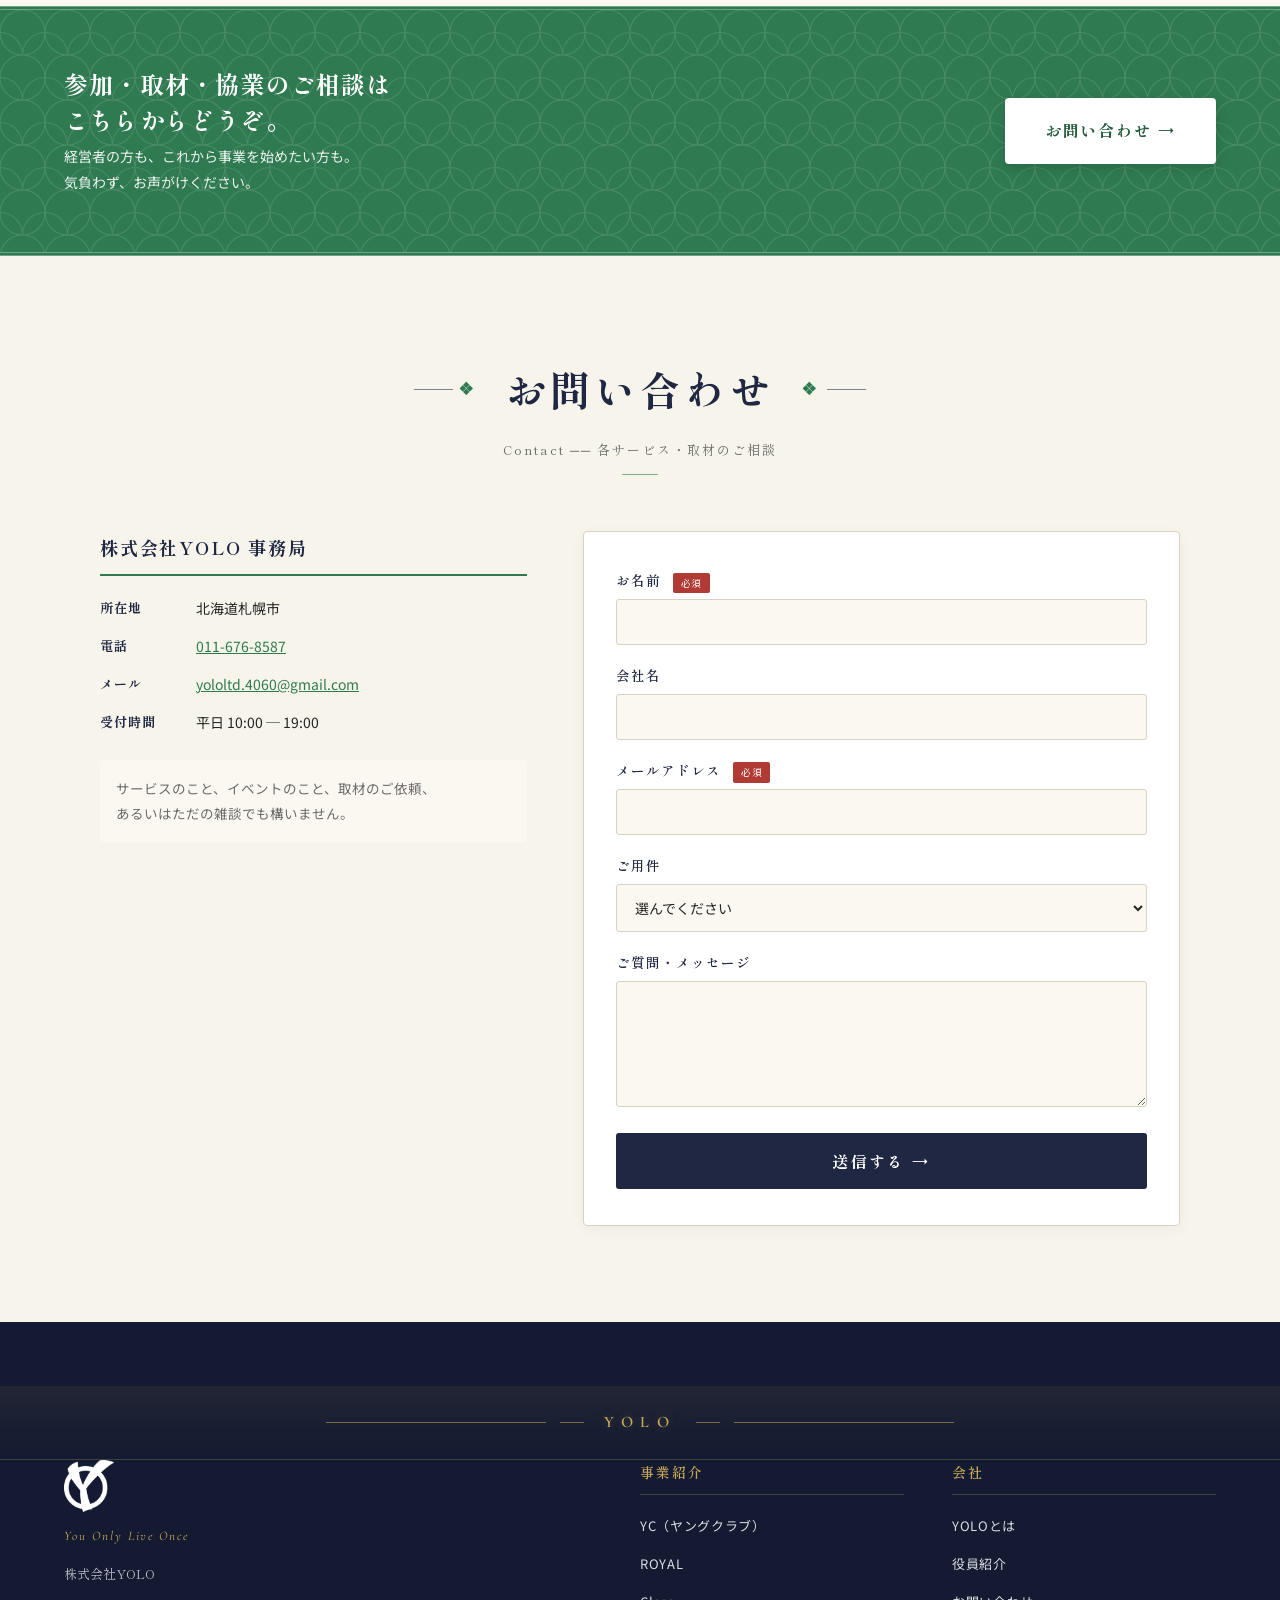
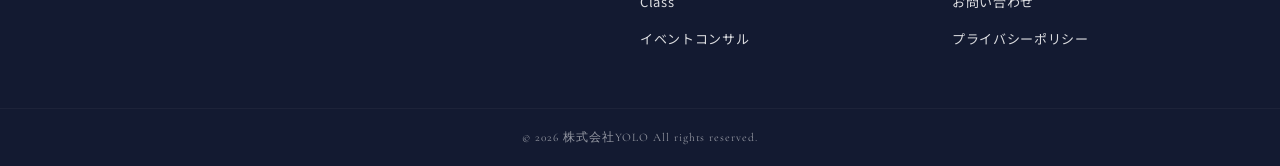
==== commit 4b4b49fc: "fix: 反映漏れ4件を修正（監査で検出） 指示の全項目を機械照合したところ、以下の取りこぼしを発見し修正。  - 404.html: ヘッダー/フッターの「／ 北海道」と「全道7拠点の経営者朝活会」" ====
--- a/index.html
+++ b/index.html
@@ -173,7 +173,7 @@
                     </div>
                     <div class="service-card__title">
                         <h3>YC <small>ヤングクラブ</small></h3>
-                        <span>若者が集う、会員制ビジネスコミュニティ</span>
+                        <span>ＹＣが集う、会員制ビジネスコミュニティ</span>
                     </div>
                 </a>
                 <a href="royal/" class="service-card service-card--royal" target="_self">
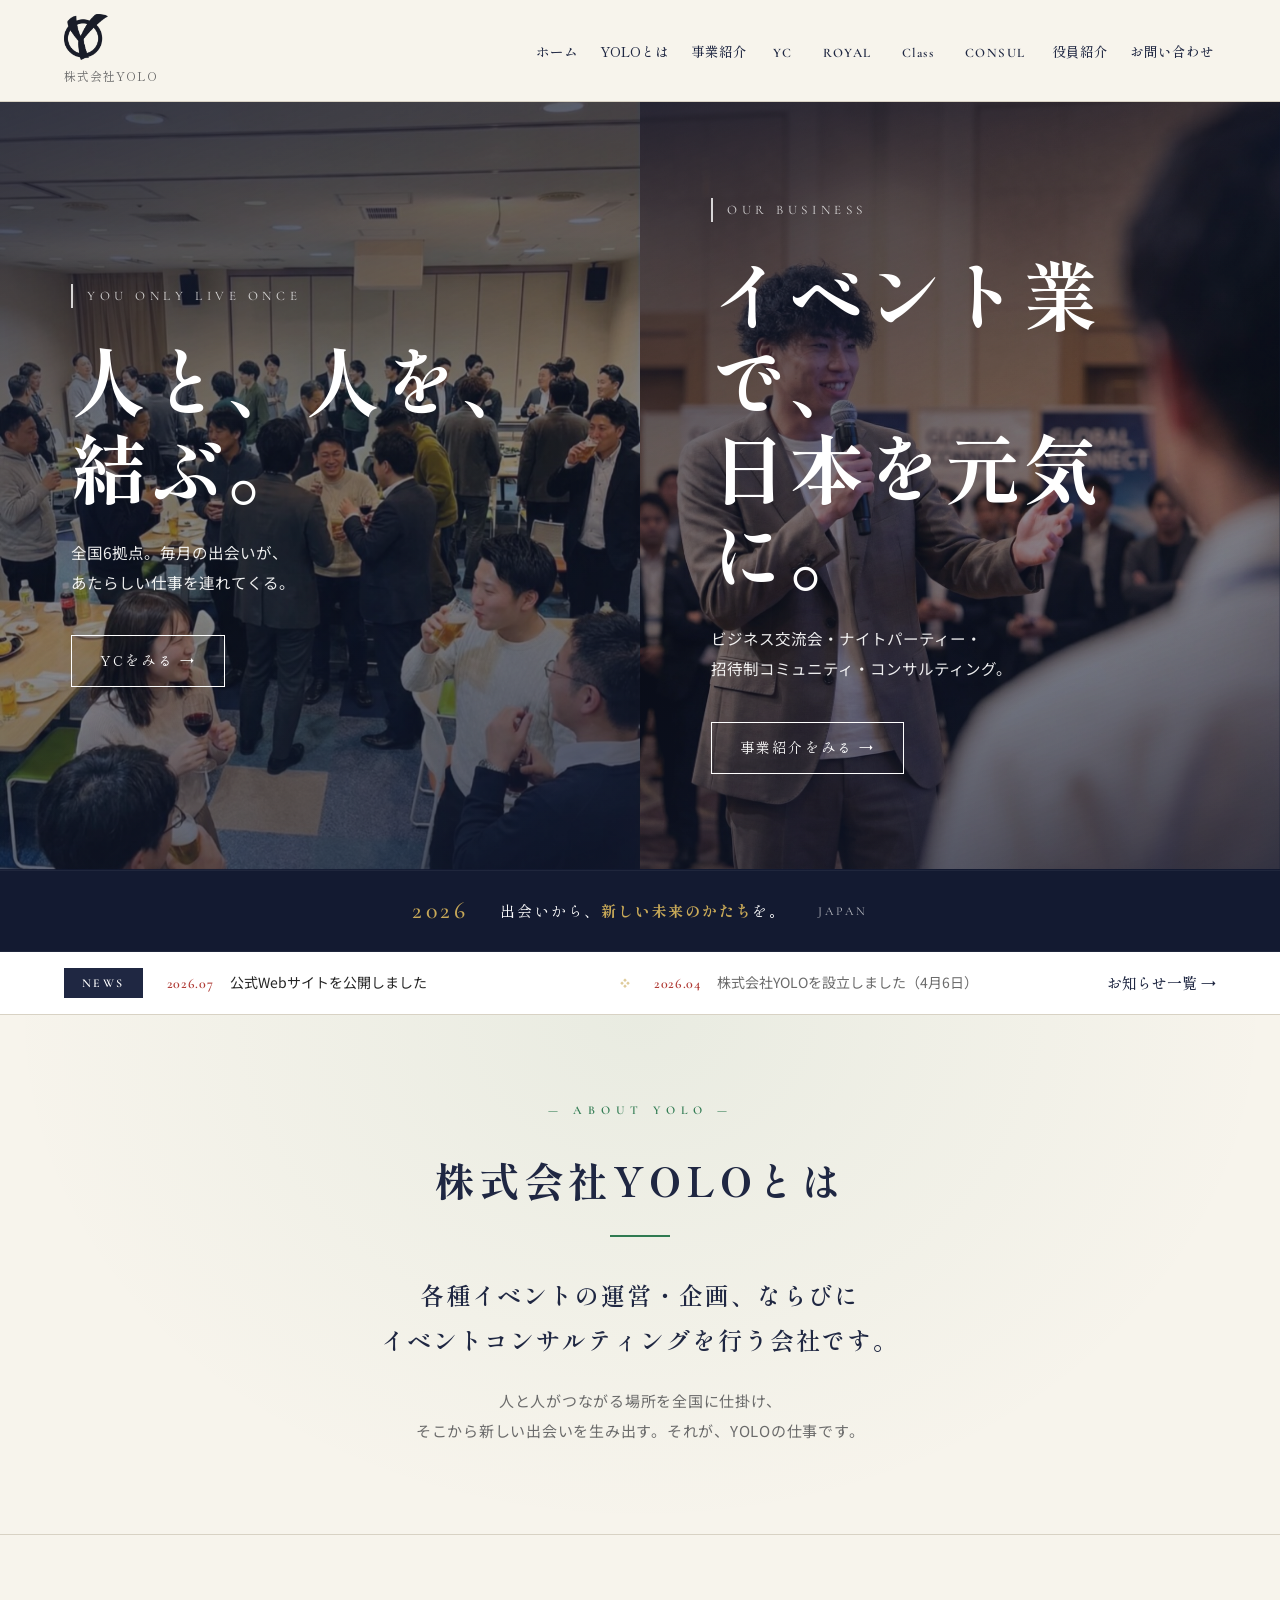
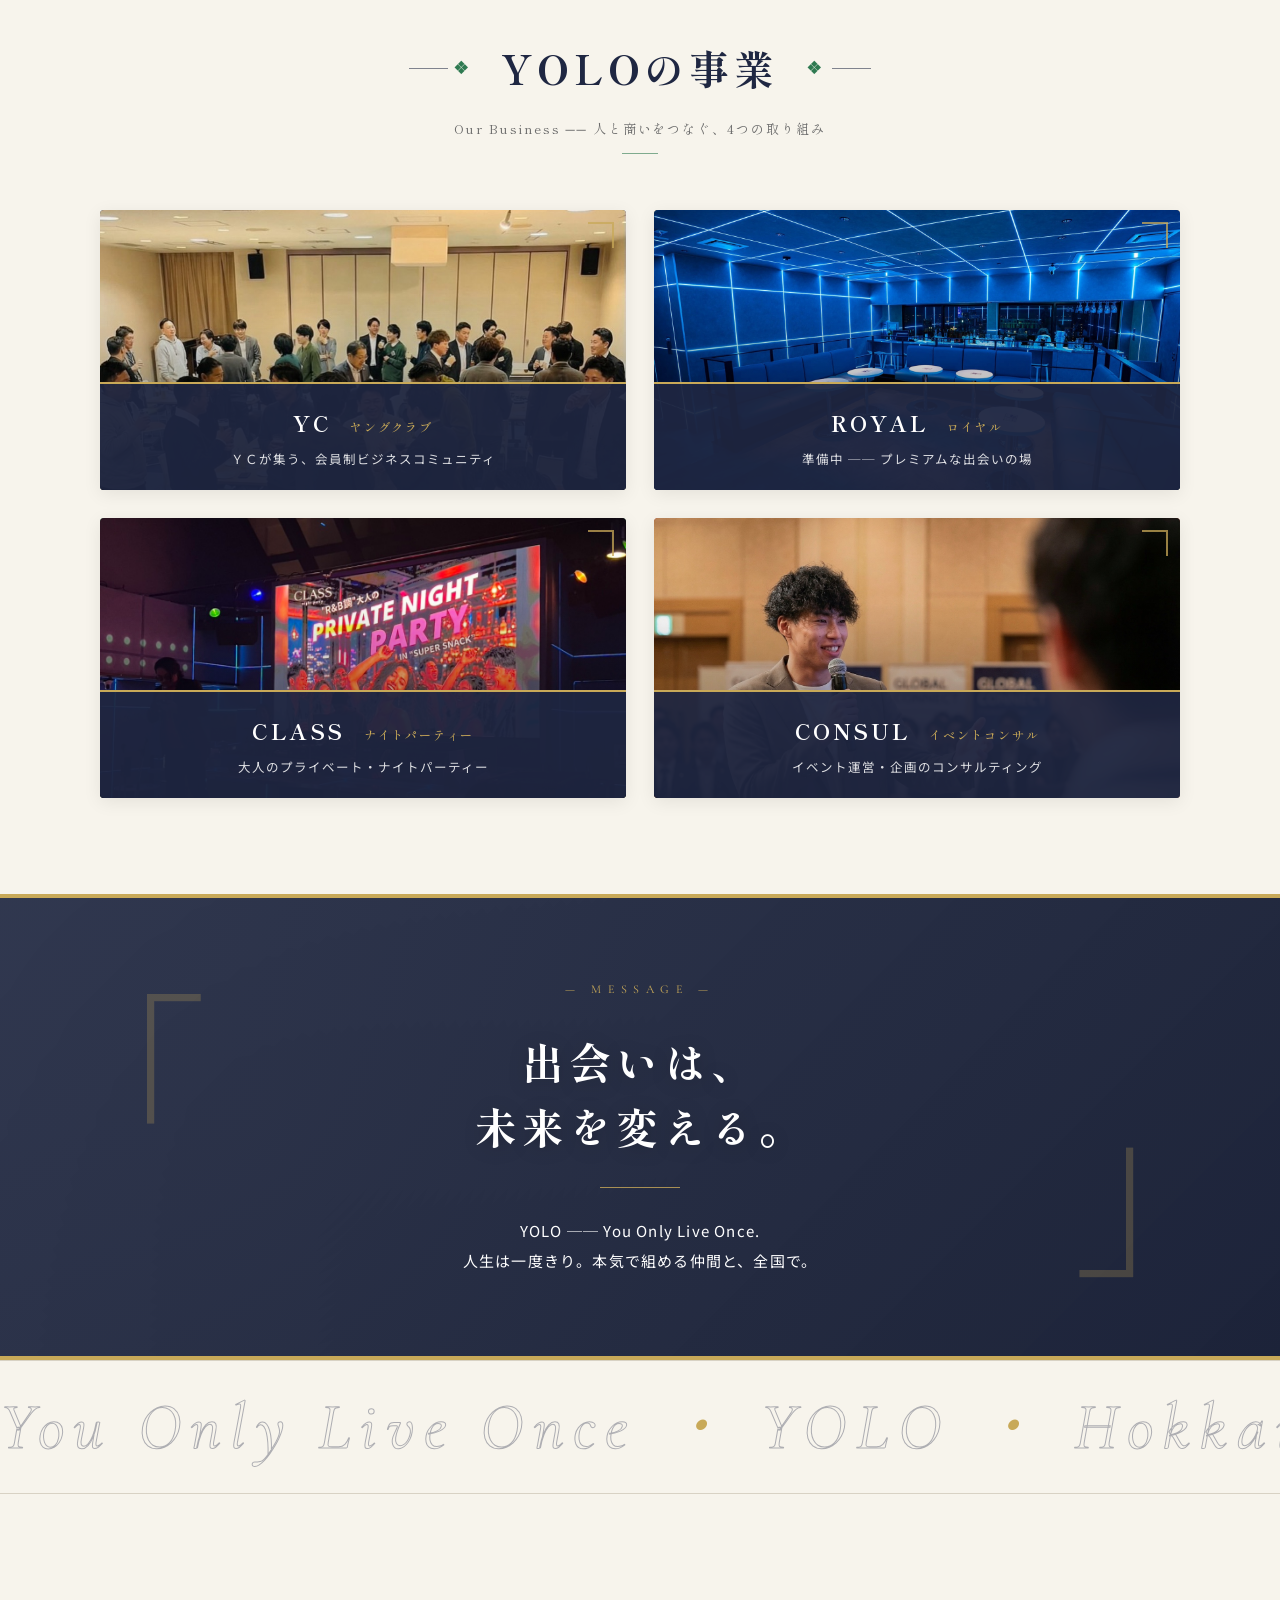
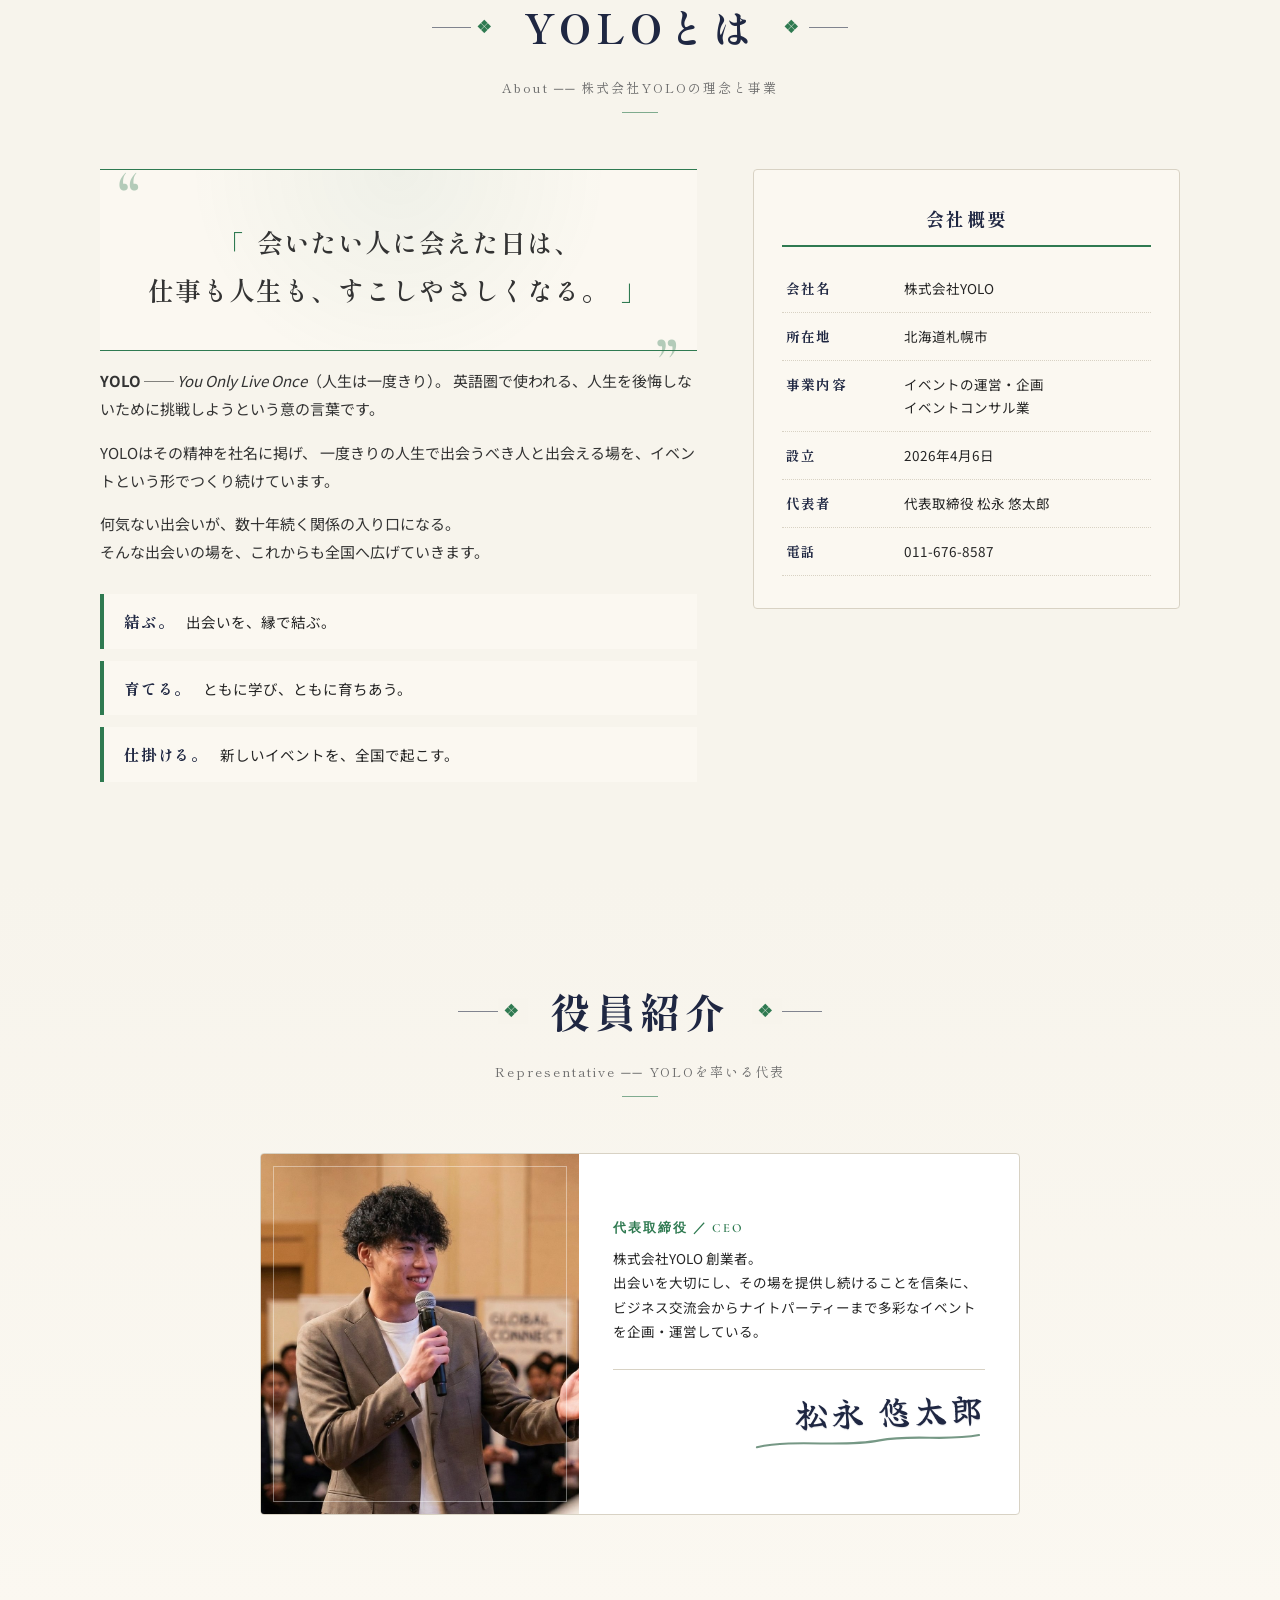
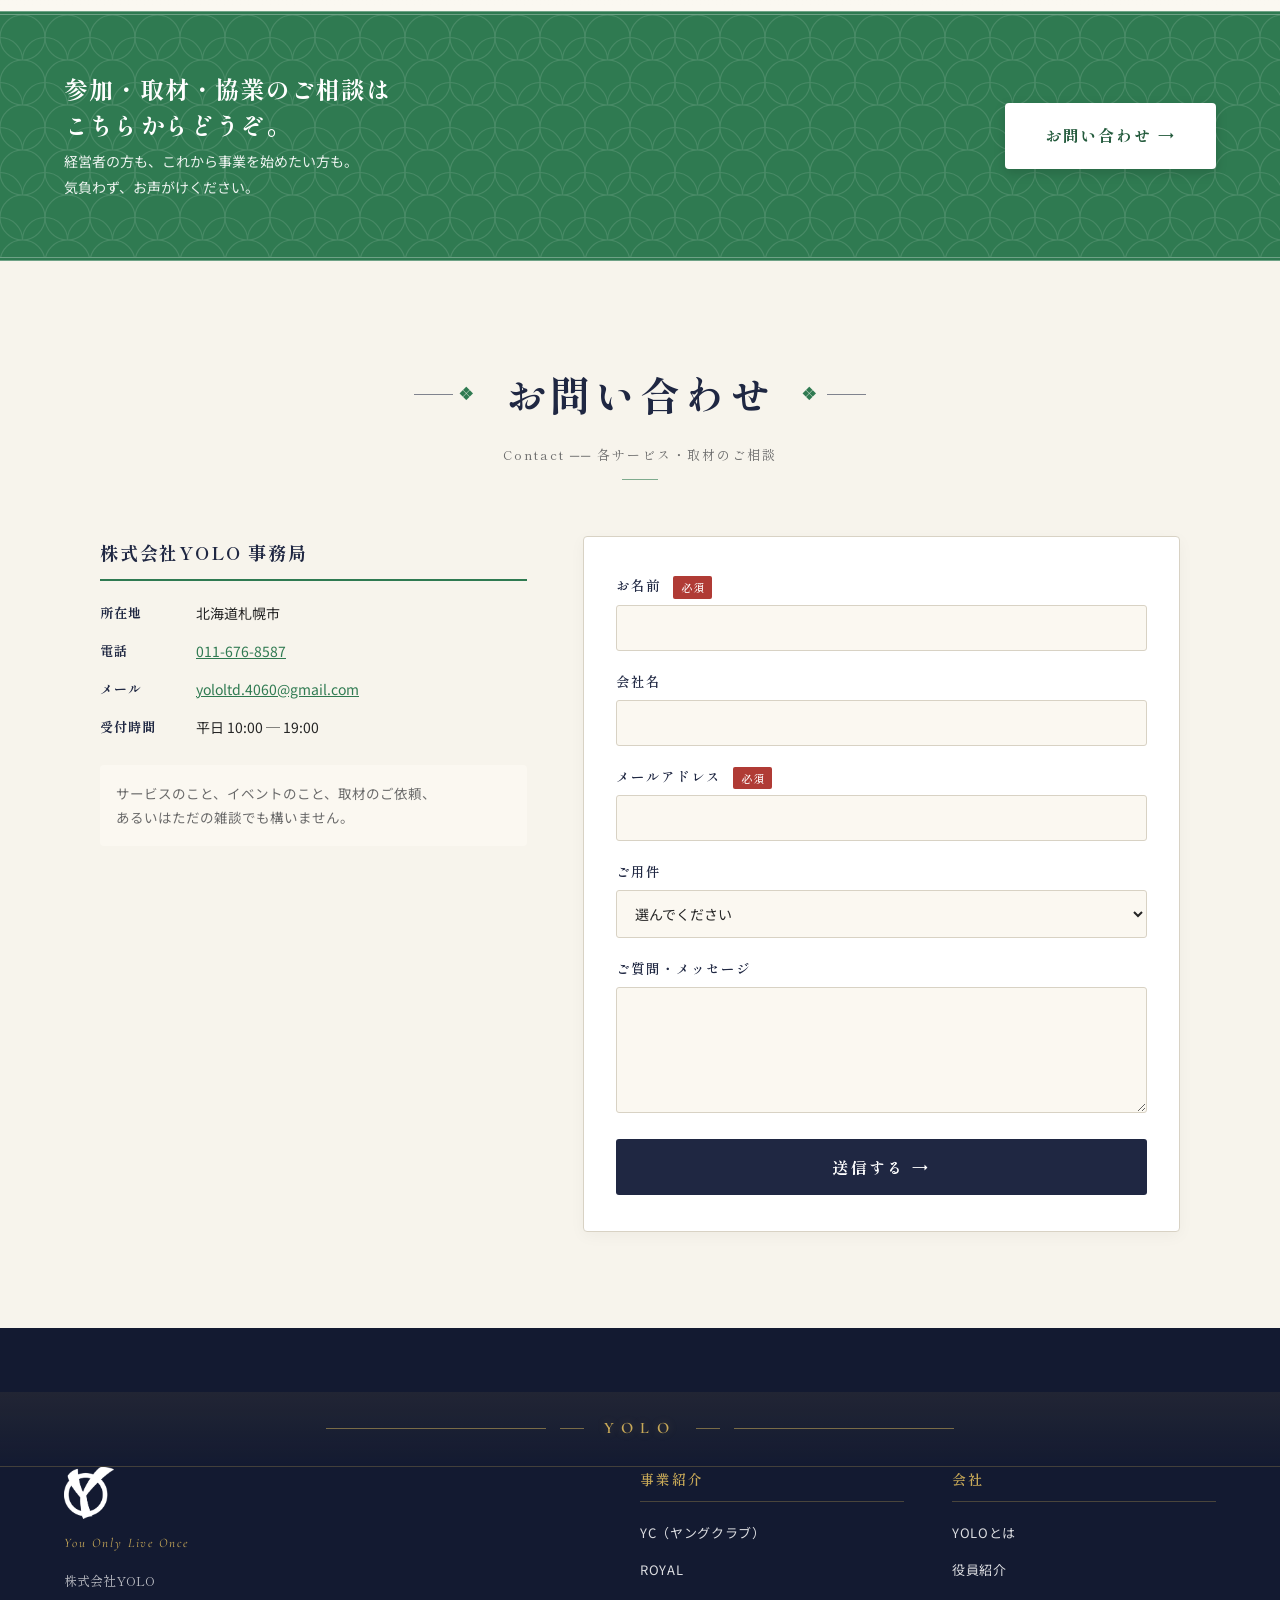
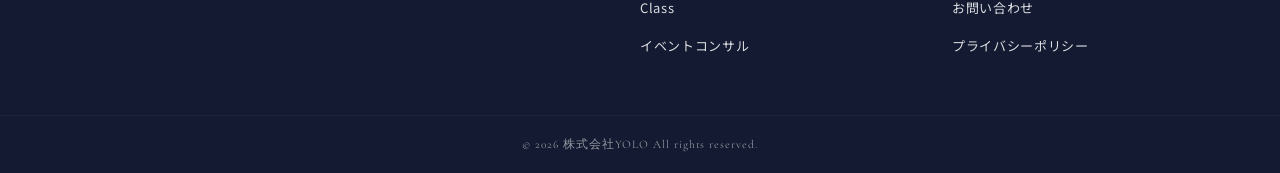
==== commit b029f493: "feat: 代表挨拶に手書きサイン風の署名を実装 クライアント指示「名前はサインでお願いします」「代表挨拶のところを サインっぽく」に対応。  ## 構成の変更 肩書 → 氏名 → 挨拶文 だったもの" ====
--- a/index.html
+++ b/index.html
@@ -33,7 +33,7 @@
 
     <link rel="preconnect" href="https://fonts.googleapis.com">
     <link rel="preconnect" href="https://fonts.gstatic.com" crossorigin>
-    <link href="https://fonts.googleapis.com/css2?family=Noto+Sans+JP:wght@300;400;500;700;900&family=Shippori+Mincho:wght@500;600;700;800&family=Cormorant+Garamond:wght@400;500;600&display=swap" rel="stylesheet">
+    <link href="https://fonts.googleapis.com/css2?family=Noto+Sans+JP:wght@300;400;500;700;900&family=Shippori+Mincho:wght@500;600;700;800&family=Cormorant+Garamond:wght@400;500;600&family=Yuji+Mai&display=swap" rel="stylesheet">
     <link rel="stylesheet" href="style.css">
 
     <!-- 構造化データ (検索エンジン向け Organization 情報) -->
@@ -297,13 +297,18 @@
                     </div>
                     <div class="member-card__body">
                         <p class="member-card__role">代表取締役 ／ CEO</p>
-                        <h3 class="member-card__name">松永 悠太郎</h3>
-                        <!-- TODO: プロフィール文 - クライアント提供待ち -->
+                        <!-- TODO: 挨拶文 - クライアント提供待ち -->
                         <p class="member-card__bio">
                             株式会社YOLO 創業者。<br>
                             出会いを大切にし、その場を提供し続けることを信条に、
                             ビジネス交流会からナイトパーティーまで多彩なイベントを企画・運営している。
                         </p>
+                        <div class="signature">
+                            <h3 class="signature__name">松永 悠太郎</h3>
+                            <svg class="signature__stroke" viewBox="0 0 240 18" aria-hidden="true" preserveAspectRatio="none">
+                                <path d="M4,12 C46,4 92,15 132,8 C168,2 200,11 236,5" fill="none" stroke="currentColor" stroke-width="2.2" stroke-linecap="round"/>
+                            </svg>
+                        </div>
                     </div>
                 </article>
             </div>
--- a/style.css
+++ b/style.css
@@ -3116,33 +3116,38 @@
 }
 
 /* ============================================================
-   MAP ピンラベル: スマホで重なって消える問題の修正
-   ============================================================ */
-/* ラベルは他ピンの上に出す。ホバー/フォーカス中のピンは最前面へ */
+   MAP ピンラベル ── 地図の実表示幅に連動させて重なりを防ぐ
+   ラベルは固定pxだと地図が小さいときに密集地(札幌/小樽/苫小牧)で衝突するため、
+   コンテナ幅に比例するサイズ(cqw)にし、近接会場は方向をずらして逃がす。
+   ============================================================ */
+.hokkaido-map-stage { container-type: inline-size; }
+
 .venue-pin { z-index: 5; }
 .venue-pin:hover, .venue-pin:focus-visible { z-index: 30; }
+
+.pin__dot {
+    width: clamp(9px, 3.4cqw, 18px);
+    height: clamp(9px, 3.4cqw, 18px);
+    border-width: clamp(2px, .7cqw, 3px);
+    box-shadow: 0 0 0 clamp(2px, .7cqw, 3px) var(--vermilion), 0 3px 7px rgba(0,0,0,.3);
+}
 .pin__label {
     z-index: 6;
+    font-size: clamp(8.5px, 2.7cqw, 12px);
+    padding: clamp(1px, .5cqw, 3px) clamp(4px, 1.6cqw, 10px);
+    letter-spacing: .02em;
+    top: calc(100% + clamp(2px, .8cqw, 8px));
     box-shadow: 0 2px 6px rgba(0,0,0,.35);
 }
 
-@media (max-width: 700px) {
-    /* ピン自体を小さくして密集地（札幌・小樽・苫小牧）の衝突を減らす */
-    .pin__dot { width: 13px; height: 13px; border-width: 2px; box-shadow: 0 0 0 2px var(--vermilion), 0 3px 6px rgba(0,0,0,.3); }
-    .pin__label {
-        font-size: .92rem;
-        padding: 2px 6px;
-        letter-spacing: .02em;
-        top: calc(100% + 4px);
-    }
-    /* 近接する会場はラベルを上下・左右にずらして重なりを回避 */
-    .venue-pin[data-venue="sapporo"]   .pin__label { top: auto; bottom: calc(100% + 4px); }
-    .venue-pin[data-venue="otaru"]     .pin__label { transform: translateX(-88%); }
-    .venue-pin[data-venue="tomakomai"] .pin__label { transform: translateX(-14%); }
-    /* 旭川(37,42)と帯広(42,58)は縦に近い → 帯広を右下にオフセット */
-    .venue-pin[data-venue="obihiro"]   .pin__label { transform: translateX(-6%); }
-    .venue-pin[data-venue="asahikawa"] .pin__label { top: auto; bottom: calc(100% + 4px); }
-}
+/* 近接する会場はラベルの出る向きをずらして衝突を回避
+   （札幌・小樽・苫小牧は石狩湾周辺に密集、旭川と帯広は縦に近い） */
+.venue-pin[data-venue="otaru"]     .pin__label { transform: translateX(-92%); }
+.venue-pin[data-venue="sapporo"]   .pin__label { top: auto; bottom: calc(100% + clamp(2px, .8cqw, 8px)); }
+.venue-pin[data-venue="tomakomai"] .pin__label { transform: translateX(-8%); }
+.venue-pin[data-venue="asahikawa"] .pin__label { top: auto; bottom: calc(100% + clamp(2px, .8cqw, 8px)); }
+.venue-pin[data-venue="obihiro"]   .pin__label { transform: translateX(-4%); }
+
 
 /* ============================================================
    役員カード: スマホで写真が出ない問題の修正
@@ -3231,3 +3236,234 @@
     margin-top: 48px; text-align: right;
     font-size: 1.25rem; color: var(--text-mute); letter-spacing: .06em;
 }
+
+/* ============================================================
+   RESPONSIVE 総仕上げ
+   既存の指定を上書きして、どの画面幅でも破綻しないよう整える。
+   設計: ~479 スマホ / 480-767 大きめスマホ / 768-1199 タブレット / 1200+ デスクトップ
+   ============================================================ */
+
+/* ---- 余白と最小文字サイズの底上げ（全幅共通） ---- */
+:root { --gutter: 24px; }
+.container { padding-left: var(--gutter); padding-right: var(--gutter); }
+
+@media (max-width: 400px) { :root { --gutter: 16px; } }
+@media (min-width: 1400px) { :root { --gutter: 32px; } }
+
+/* 小さすぎる文字の下限を引き上げ（可読性） */
+.site-header__sub { font-size: 1.2rem; }
+.breadcrumb__inner { font-size: 1.25rem; }
+.back-to-top__label { font-size: 1.05rem; }
+.slogan-band__eyebrow,
+.intro-band__eyebrow,
+.social-cta__eyebrow,
+.coming-soon__eyebrow,
+.fc-recruit__eyebrow { font-size: 1.2rem; }
+.form__row label span { font-size: 1.1rem; }
+.chief-card__en { user-select: none; }
+
+/* ============================================================
+   TABLET（768〜1199px）── これまで1カラムで間延びしていた帯を解消
+   ============================================================ */
+@media (min-width: 768px) and (max-width: 1199px) {
+    /* 事業カード・強み・組合長は2列に */
+    .service-grid,
+    .chiefs-grid,
+    .feature-grid,
+    .fc-recruit__points { grid-template-columns: 1fr 1fr; }
+
+    /* 3つ組の最後の1枚は中央に寄せて据わりを良くする */
+    .feature-grid > :last-child:nth-child(odd),
+    .fc-recruit__points > :last-child:nth-child(odd) {
+        grid-column: 1 / -1;
+        max-width: calc(50% - 11px);
+        margin: 0 auto;
+    }
+
+    /* お問い合わせ・フッターも横並びに戻す */
+    .contact__grid { grid-template-columns: 1fr 1.25fr; gap: 36px; }
+    .site-footer__inner { grid-template-columns: 1.6fr 1fr 1fr; gap: 32px; }
+
+    /* 地図と会場一覧を横並びに（縦積みだと間延びするため） */
+    .map-wrap { grid-template-columns: 1.5fr 1fr; gap: 32px; align-items: start; }
+
+    /* YC紹介文と数値も横並び */
+    .yc__intro { grid-template-columns: 1.5fr 1fr; gap: 40px; }
+
+    /* ギャラリーは2列（3列は1枚が細くなりすぎる） */
+    .photo-gallery { grid-template-columns: 1fr 1fr; }
+    .gallery-item--wide { grid-column: span 2; aspect-ratio: 16 / 7; }
+
+    /* SNSボタンは横2つ */
+    .social-cta__buttons { grid-template-columns: 1fr 1fr; }
+    .social-cta__buttons--single { grid-template-columns: minmax(0, 420px); }
+
+    /* 小樽の2名カードは横並びのまま見せる */
+    .chief-card--duo { grid-column: 1 / -1; }
+    .chief-card--duo .chief-card__duo-grid { grid-template-columns: 1fr 1fr; }
+    .chief-duo__photo { max-width: 190px; }
+
+    /* 札幌・帯広のワイドカードは全幅で */
+    .chief-card--sapporo { grid-column: 1 / -1; grid-template-columns: 1fr 42%; }
+
+    /* 役員カードは横並び */
+    .team-solo .member-card { grid-template-columns: 40% 1fr; }
+    .team-solo .member-card__photo { aspect-ratio: auto; height: 100%; min-height: 320px; }
+
+    /* ヒーローは左右分割を維持しつつ高さを抑える */
+    .hero__grid { grid-template-columns: 1fr 1fr; min-height: 460px; }
+    .hero__panel-overlay { padding: 56px 6%; }
+    .hero__panel-title { font-size: clamp(3.2rem, 5vw, 4.6rem); }
+}
+
+/* ============================================================
+   大きめスマホ（480〜767px）
+   ============================================================ */
+@media (min-width: 480px) and (max-width: 767px) {
+    .photo-gallery { grid-template-columns: 1fr 1fr; }
+    .gallery-item--wide { grid-column: span 2; aspect-ratio: 16 / 8; }
+    .yc__intro-stats { grid-template-columns: repeat(4, 1fr); }
+}
+
+/* ============================================================
+   スマホ（〜479px）── 1カラムに寄せて写真を大きく見せる
+   ============================================================ */
+@media (max-width: 479px) {
+    /* ギャラリーの2列は1枚が小さすぎるため1列に */
+    .photo-gallery { grid-template-columns: 1fr; gap: 12px; }
+    .gallery-item { aspect-ratio: 4 / 3; }
+    .gallery-item--wide { grid-column: span 1; aspect-ratio: 4 / 3; }
+    /* キャプションは常時表示（ホバーが無いため） */
+    .gallery-item__cap { opacity: 1; transform: translateY(0); font-size: 1.15rem; padding: 16px 12px 9px; }
+
+    .yc__intro-stats { grid-template-columns: repeat(2, 1fr); }
+    .hero__panel-overlay { padding: 52px 7%; }
+    .hero__panel-title { font-size: clamp(3.2rem, 11vw, 4.4rem); }
+    .hero__panel-lead { font-size: 1.4rem; }
+    .hero__strap-inner { gap: 8px; }
+    .hero__strap-text { font-size: 1.3rem; }
+
+    /* セクションの上下余白を詰めて間延びを防ぐ */
+    .services, .about, .team, .contact, .chiefs, .features,
+    .yc-gallery-section, .class-section { padding-top: 64px; padding-bottom: 64px; }
+    .intro-band { padding: 56px 0 60px; }
+    .fc-recruit { padding: 64px 0 68px; }
+
+    /* 見出し・本文のサイズ調整 */
+    .intro-band__lead { font-size: 1.55rem; line-height: 1.9; }
+    .intro-band__sub { font-size: 1.32rem; }
+    .slogan-band__lead { font-size: clamp(2.2rem, 8.5vw, 3rem); }
+    .slogan-band__sub { font-size: 1.3rem; }
+    .class-lead-copy, .fc-recruit__lead { font-size: 1.35rem; line-height: 1.95; }
+    .feature-card__desc, .fc-point__desc { font-size: 1.3rem; }
+
+    /* 会社概要テーブルを縦積みにして潰れを防ぐ */
+    .company-table th, .company-table td { display: block; width: 100%; }
+    .company-table th { border-bottom: 0; padding-bottom: 2px; color: var(--matcha-deep); }
+    .company-table td { padding-top: 0; padding-left: 2px; }
+
+    /* お問い合わせ情報も縦積み */
+    .contact__info dl { grid-template-columns: 1fr; gap: 2px 0; }
+    .contact__info dt { margin-top: 10px; color: var(--matcha-deep); }
+
+    /* CTA・ボタンは横幅いっぱいで押しやすく */
+    .cta-band__btn, .back-band__btn,
+    .fc-recruit__btn { display: block; width: 100%; text-align: center; }
+    .fc-recruit__cta { flex-direction: column; gap: 12px; }
+
+    /* パンくずは折り返さず省略 */
+    .breadcrumb__inner { flex-wrap: nowrap; overflow: hidden; }
+}
+
+/* ============================================================
+   超小型（〜359px / iPhone SE 等）
+   ============================================================ */
+@media (max-width: 359px) {
+    .hero__panel-title { font-size: 3rem; }
+    .section-title { font-size: 1.9rem; }
+    .intro-band__title, .coming-soon__title { font-size: 2.1rem; }
+    .fc-recruit__title { font-size: 2.4rem; }
+    .page-hero__title { font-size: 3rem; }
+    .chief-card__name { font-size: 2.1rem; }
+    .stat__num { font-size: 2.2rem; }
+    .social-btn { padding: 16px 14px; gap: 10px; }
+    .social-btn__label { font-size: 1.3rem; }
+}
+
+/* ============================================================
+   大画面（1600px〜）── 余白が空きすぎないように
+   ============================================================ */
+@media (min-width: 1600px) {
+    :root { --max: 1320px; }
+    .hero__grid { min-height: 660px; }
+    .hero__panel-overlay { max-width: 660px; }
+}
+
+/* ---- 横向き（ランドスケープ）のスマホでヒーローが縦に伸びすぎないように ---- */
+@media (max-width: 900px) and (orientation: landscape) {
+    .hero__grid { min-height: 420px; }
+    .hero__panel { min-height: 320px; }
+    .class-hero { min-height: 100vh; }
+    .page-hero--photo { min-height: 60vh; }
+}
+
+/* ---- 画像は常に枠内に収める（はみ出し防止の保険） ---- */
+img, video, svg { max-width: 100%; }
+.marquee, .hero, .class-hero, .page-hero { max-width: 100vw; overflow-x: hidden; }
+
+/* ============================================================
+   代表署名（サイン）── 挨拶文の末尾に手書き署名として置く
+   ============================================================ */
+.signature {
+    margin-top: 26px;
+    padding-top: 18px;
+    border-top: 1px solid var(--line);
+    display: flex;
+    flex-direction: column;
+    align-items: flex-end;   /* 挨拶文の末尾＝右下に署名 */
+    color: var(--ink);
+}
+.signature__name {
+    font-family: 'Yuji Mai', 'Shippori Mincho', serif;
+    font-weight: 400;
+    font-size: clamp(2.6rem, 3.4vw, 3.4rem);
+    line-height: 1.15;
+    letter-spacing: .06em;
+    color: var(--ink);
+    margin: 0;
+    /* 手で署名した際のわずかな傾き */
+    transform: rotate(-2.2deg);
+    transform-origin: right center;
+    /* 筆跡らしいわずかな滲み */
+    text-shadow: 0 1px 1px rgba(31, 39, 66, .12);
+}
+/* 署名の下に走る手書きの一筆線 */
+.signature__stroke {
+    width: clamp(150px, 62%, 230px);
+    height: auto;
+    margin-top: 6px;
+    margin-right: 2px;
+    color: var(--matcha-deep);
+    opacity: .62;
+    transform: rotate(-1.4deg);
+}
+/* 画面に入ったら線が左から引かれる演出 */
+.signature__stroke path {
+    stroke-dasharray: 260;
+    stroke-dashoffset: 260;
+}
+.member-card.is-in .signature__stroke path,
+.reveal.is-in .signature__stroke path {
+    animation: signDraw 1.1s cubic-bezier(.4, .1, .3, 1) .35s forwards;
+}
+@keyframes signDraw { to { stroke-dashoffset: 0; } }
+
+@media (prefers-reduced-motion: reduce) {
+    .signature__stroke path { stroke-dashoffset: 0; animation: none; }
+}
+
+@media (max-width: 479px) {
+    .signature { align-items: center; margin-top: 22px; }
+    .signature__name { font-size: 2.5rem; transform: rotate(-2deg); transform-origin: center; }
+    .signature__stroke { width: 62%; }
+}
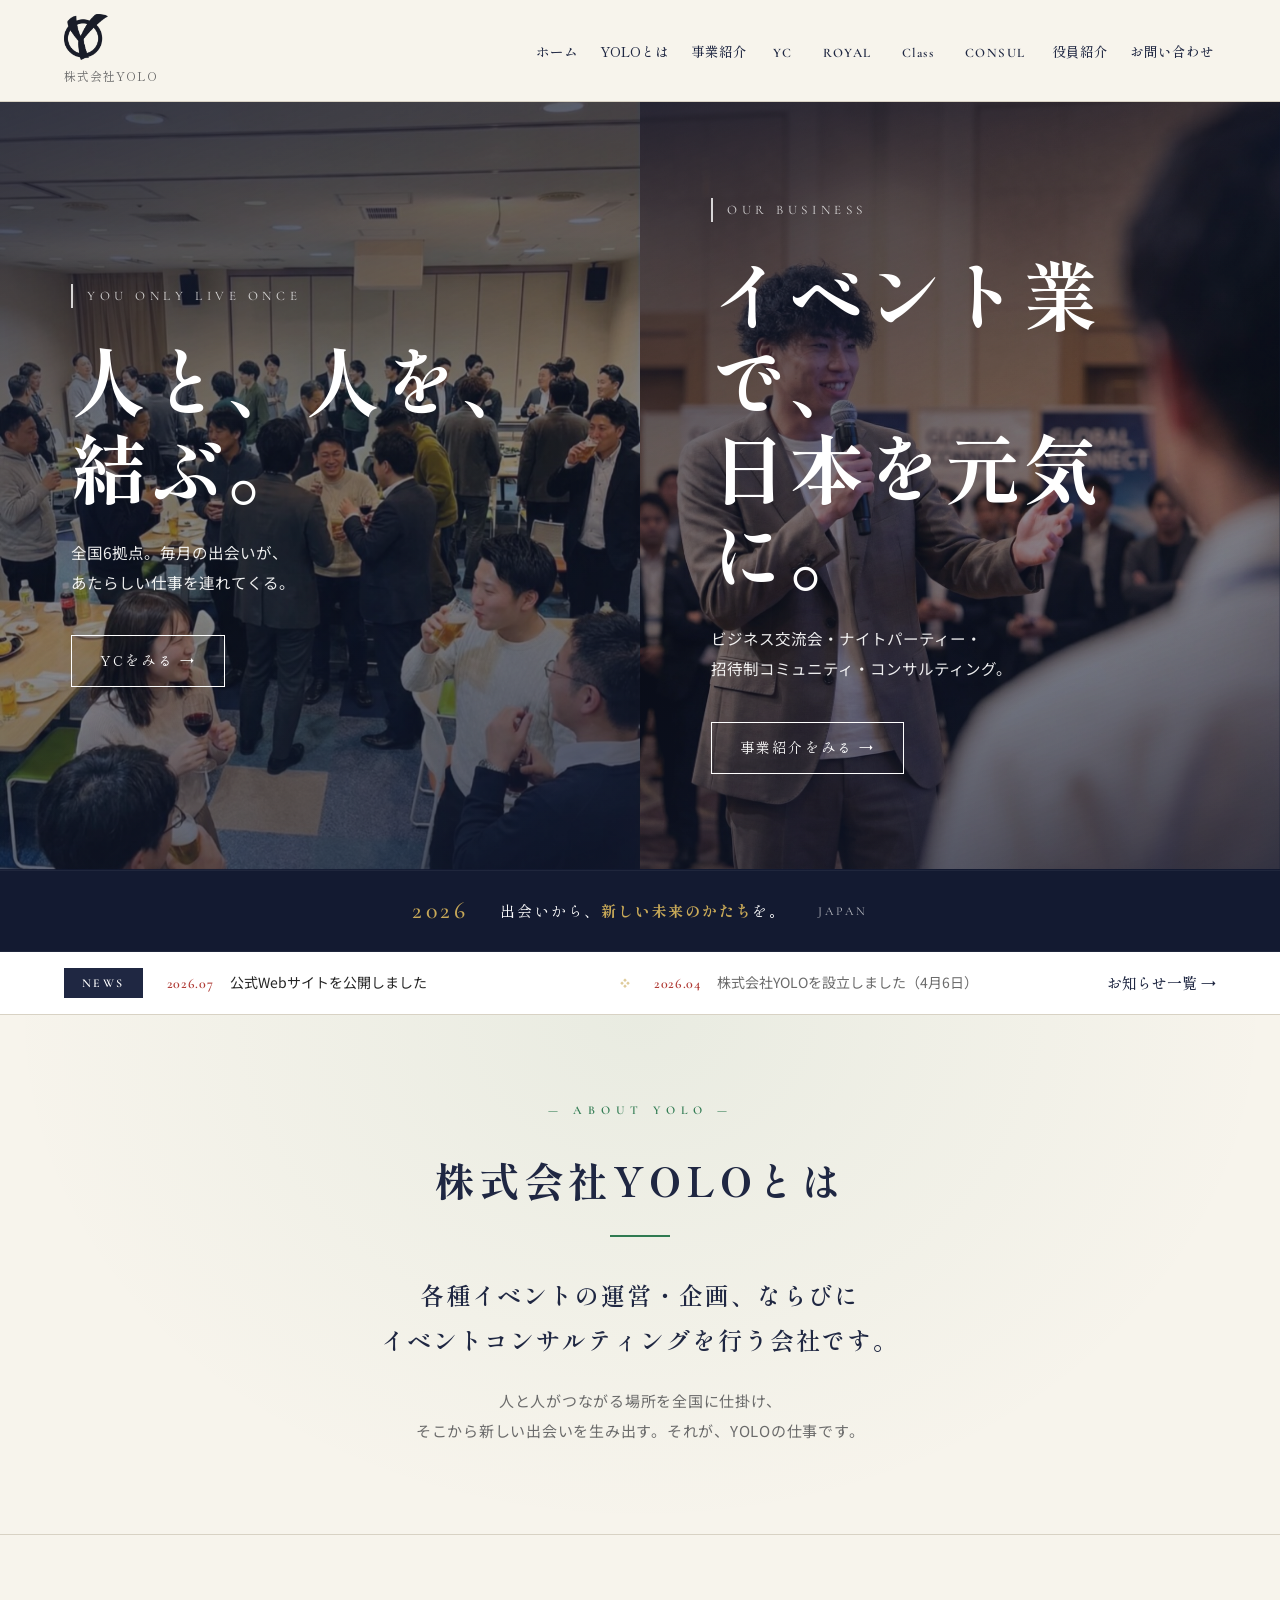
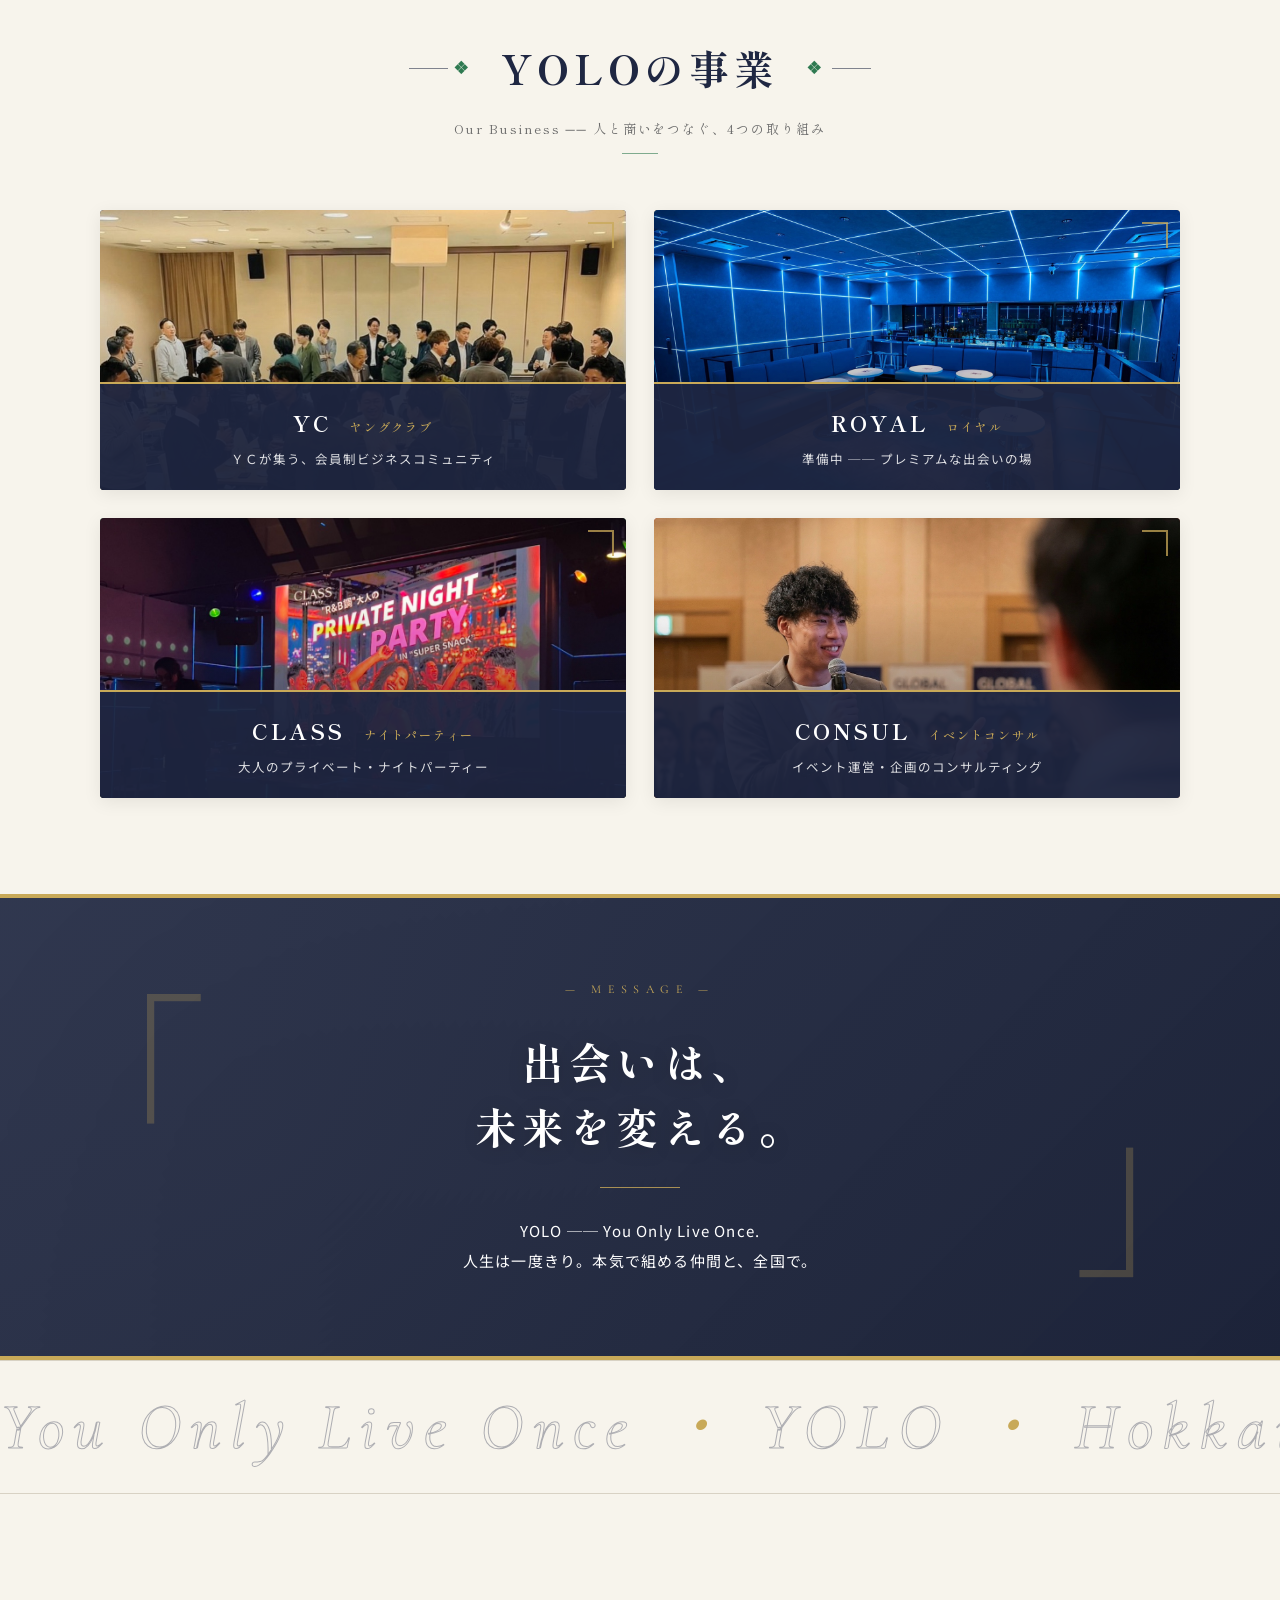
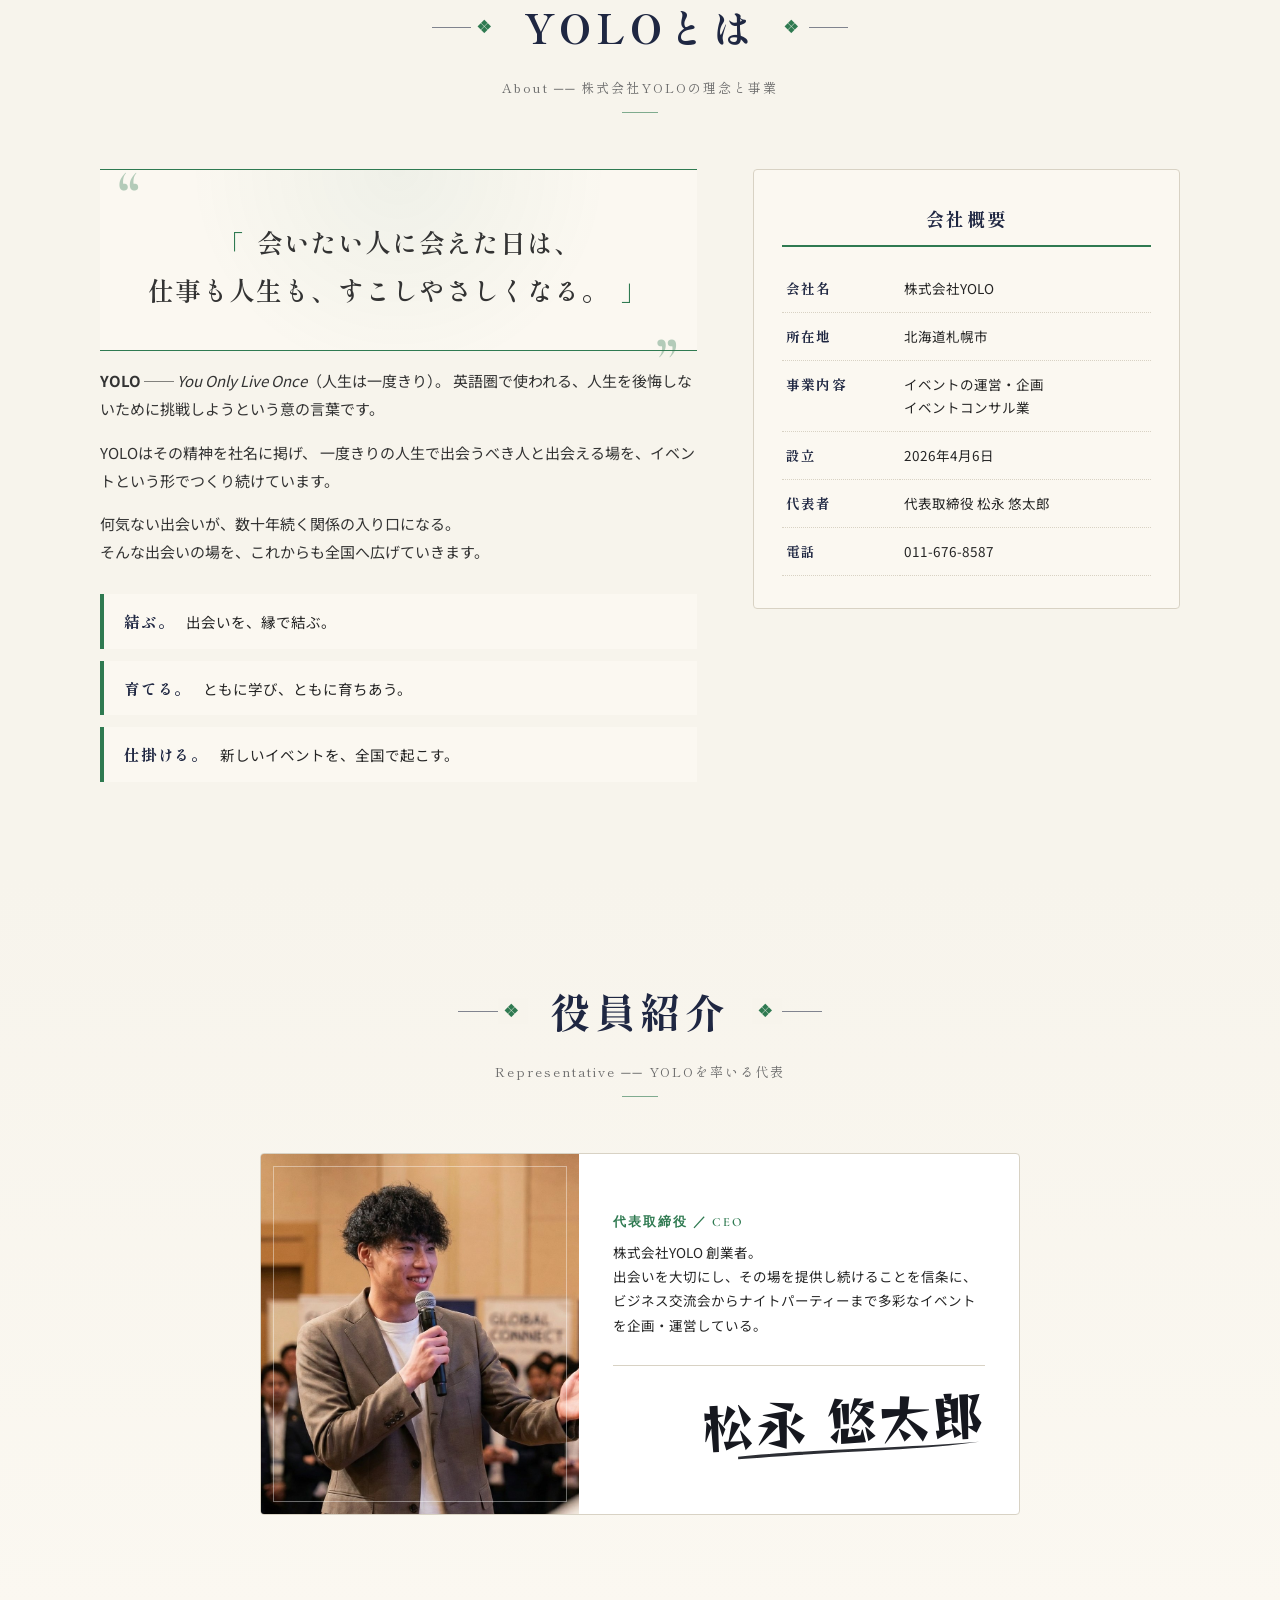
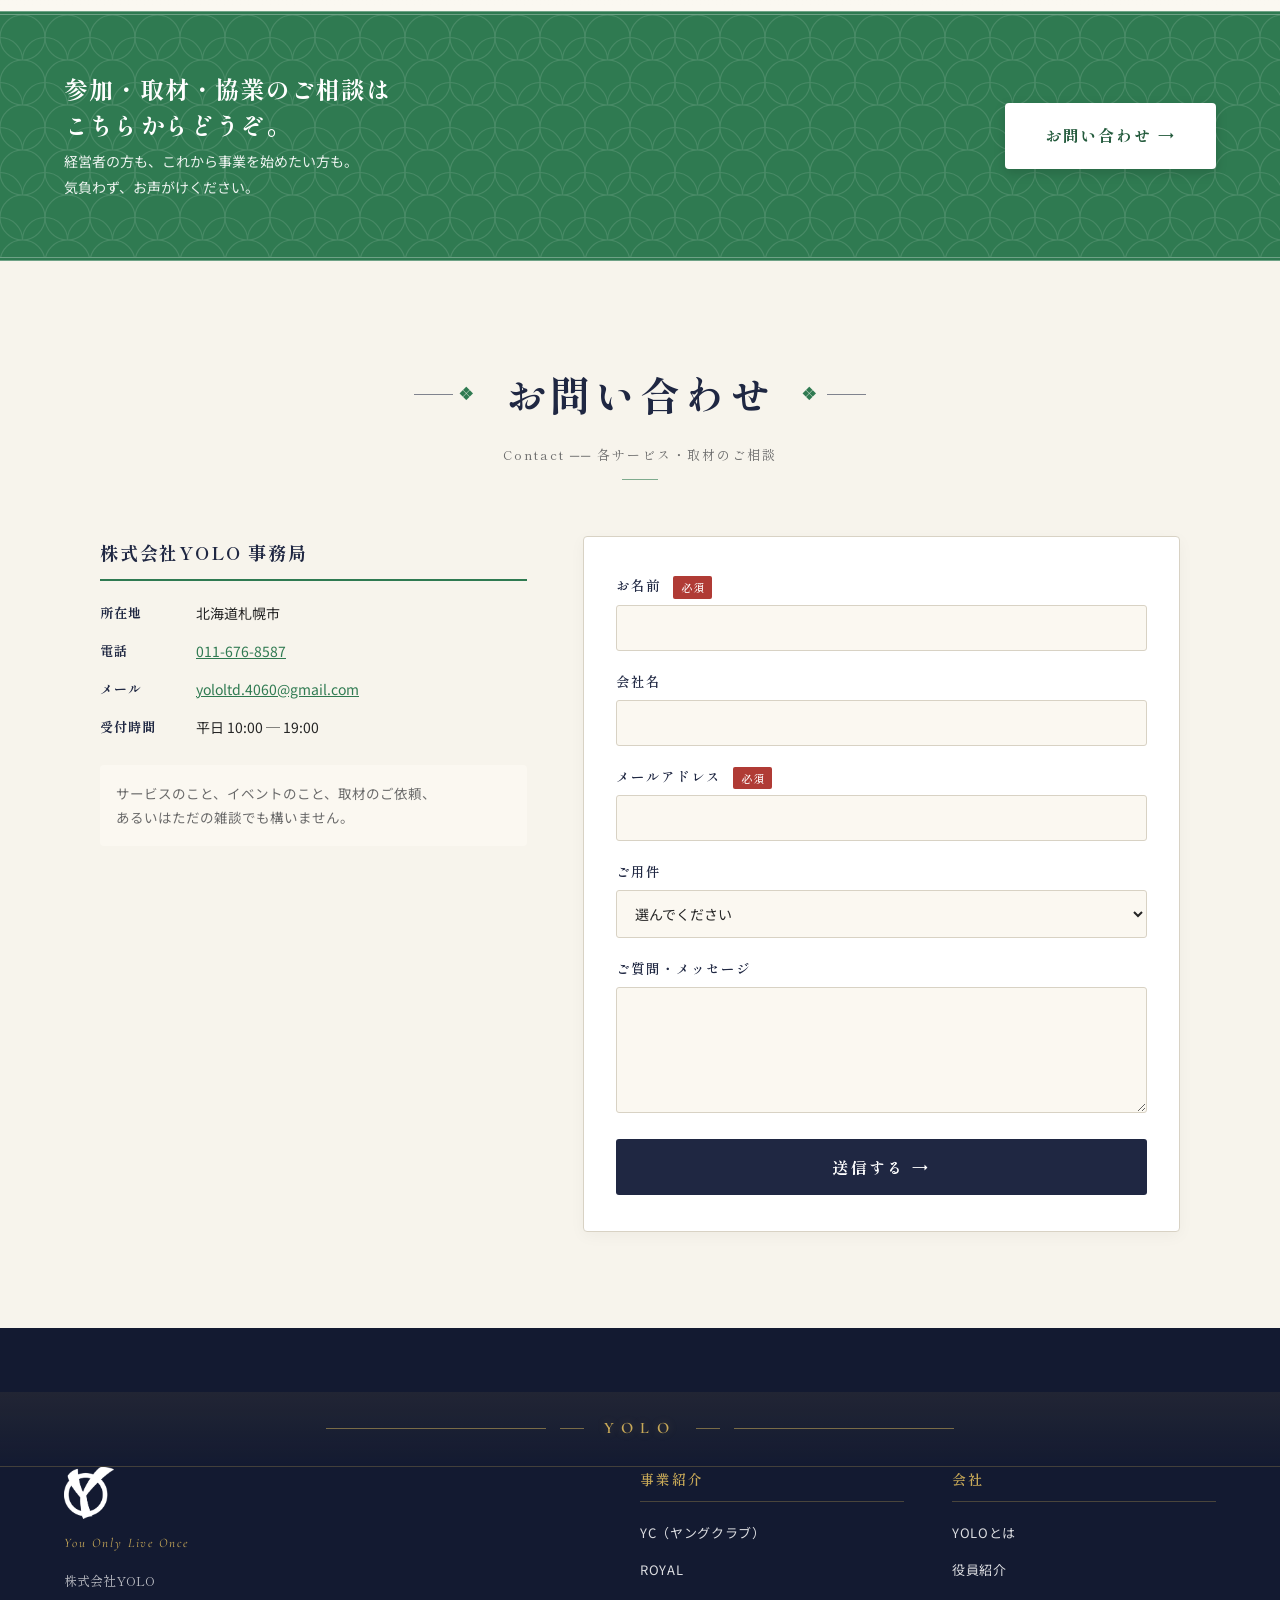
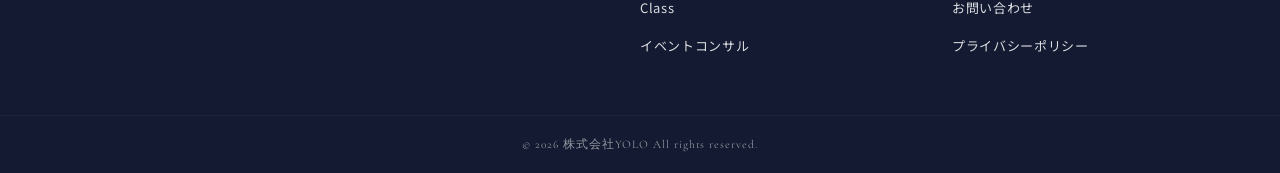
==== commit 20801c85: "fix: 代表署名を太い筆書体に変更（細く波打つ書体と緑の波線を廃止） クライアント指摘「ふにゃふにゃしててダサい」への対応。 原因は2点あり、両方を差し替えた。  ## 原因1: 書体が細く波打って" ====
--- a/index.html
+++ b/index.html
@@ -33,7 +33,7 @@
 
     <link rel="preconnect" href="https://fonts.googleapis.com">
     <link rel="preconnect" href="https://fonts.gstatic.com" crossorigin>
-    <link href="https://fonts.googleapis.com/css2?family=Noto+Sans+JP:wght@300;400;500;700;900&family=Shippori+Mincho:wght@500;600;700;800&family=Cormorant+Garamond:wght@400;500;600&family=Yuji+Mai&display=swap" rel="stylesheet">
+    <link href="https://fonts.googleapis.com/css2?family=Noto+Sans+JP:wght@300;400;500;700;900&family=Shippori+Mincho:wght@500;600;700;800&family=Cormorant+Garamond:wght@400;500;600&family=Reggae+One&display=swap" rel="stylesheet">
     <link rel="stylesheet" href="style.css">
 
     <!-- 構造化データ (検索エンジン向け Organization 情報) -->
@@ -305,8 +305,8 @@
                         </p>
                         <div class="signature">
                             <h3 class="signature__name">松永 悠太郎</h3>
-                            <svg class="signature__stroke" viewBox="0 0 240 18" aria-hidden="true" preserveAspectRatio="none">
-                                <path d="M4,12 C46,4 92,15 132,8 C168,2 200,11 236,5" fill="none" stroke="currentColor" stroke-width="2.2" stroke-linecap="round"/>
+                            <svg class="signature__stroke" viewBox="0 0 250 13" aria-hidden="true" preserveAspectRatio="none">
+                                <path d="M2,9.6 C42,6.4 96,5.2 152,4.2 C192,3.5 222,2.8 248,1.2 C222,4.4 192,5.9 152,6.9 C96,8.2 42,10.2 2,12.2 Z" fill="currentColor"/>
                             </svg>
                         </div>
                     </div>
--- a/style.css
+++ b/style.css
@@ -3412,58 +3412,54 @@
 .marquee, .hero, .class-hero, .page-hero { max-width: 100vw; overflow-x: hidden; }
 
 /* ============================================================
-   代表署名（サイン）── 挨拶文の末尾に手書き署名として置く
+   代表署名（サイン）── 挨拶文の末尾に、太い筆で署名する
    ============================================================ */
 .signature {
-    margin-top: 26px;
+    margin-top: 28px;
     padding-top: 18px;
     border-top: 1px solid var(--line);
     display: flex;
     flex-direction: column;
     align-items: flex-end;   /* 挨拶文の末尾＝右下に署名 */
-    color: var(--ink);
 }
 .signature__name {
-    font-family: 'Yuji Mai', 'Shippori Mincho', serif;
+    font-family: 'Reggae One', 'Shippori Mincho', serif;
     font-weight: 400;
-    font-size: clamp(2.6rem, 3.4vw, 3.4rem);
-    line-height: 1.15;
-    letter-spacing: .06em;
-    color: var(--ink);
+    font-size: clamp(4rem, 5vw, 5.2rem);
+    line-height: 1.08;
+    letter-spacing: .02em;
+    color: #16181f;              /* 墨色。本文の紺より濃く、インクらしく */
     margin: 0;
-    /* 手で署名した際のわずかな傾き */
-    transform: rotate(-2.2deg);
+    white-space: nowrap;
+    /* 手で署名した際の傾き */
+    transform: rotate(-3deg);
     transform-origin: right center;
-    /* 筆跡らしいわずかな滲み */
-    text-shadow: 0 1px 1px rgba(31, 39, 66, .12);
-}
-/* 署名の下に走る手書きの一筆線 */
+}
+/* 署名の下に走る一筆の払い（右へ鋭く抜ける） */
 .signature__stroke {
-    width: clamp(150px, 62%, 230px);
+    display: block;
+    width: clamp(170px, 66%, 250px);
     height: auto;
-    margin-top: 6px;
-    margin-right: 2px;
-    color: var(--matcha-deep);
-    opacity: .62;
-    transform: rotate(-1.4deg);
-}
-/* 画面に入ったら線が左から引かれる演出 */
-.signature__stroke path {
-    stroke-dasharray: 260;
-    stroke-dashoffset: 260;
-}
-.member-card.is-in .signature__stroke path,
-.reveal.is-in .signature__stroke path {
-    animation: signDraw 1.1s cubic-bezier(.4, .1, .3, 1) .35s forwards;
-}
-@keyframes signDraw { to { stroke-dashoffset: 0; } }
+    margin-top: 4px;
+    margin-right: 4px;
+    color: #16181f;
+    opacity: .9;
+    transform: rotate(-1.6deg);
+    /* 画面に入ったら左から一気に払われる */
+    clip-path: inset(0 100% 0 0);
+}
+.member-card.is-in .signature__stroke,
+.reveal.is-in .signature__stroke {
+    animation: signSweep .5s cubic-bezier(.22, .7, .3, 1) .3s forwards;
+}
+@keyframes signSweep { to { clip-path: inset(0 0 0 0); } }
 
 @media (prefers-reduced-motion: reduce) {
-    .signature__stroke path { stroke-dashoffset: 0; animation: none; }
+    .signature__stroke { clip-path: inset(0 0 0 0); animation: none; }
 }
 
 @media (max-width: 479px) {
-    .signature { align-items: center; margin-top: 22px; }
-    .signature__name { font-size: 2.5rem; transform: rotate(-2deg); transform-origin: center; }
-    .signature__stroke { width: 62%; }
-}
+    .signature { align-items: center; margin-top: 24px; }
+    .signature__name { font-size: 3.5rem; transform: rotate(-2.6deg); transform-origin: center; }
+    .signature__stroke { width: 74%; margin-right: 0; }
+}
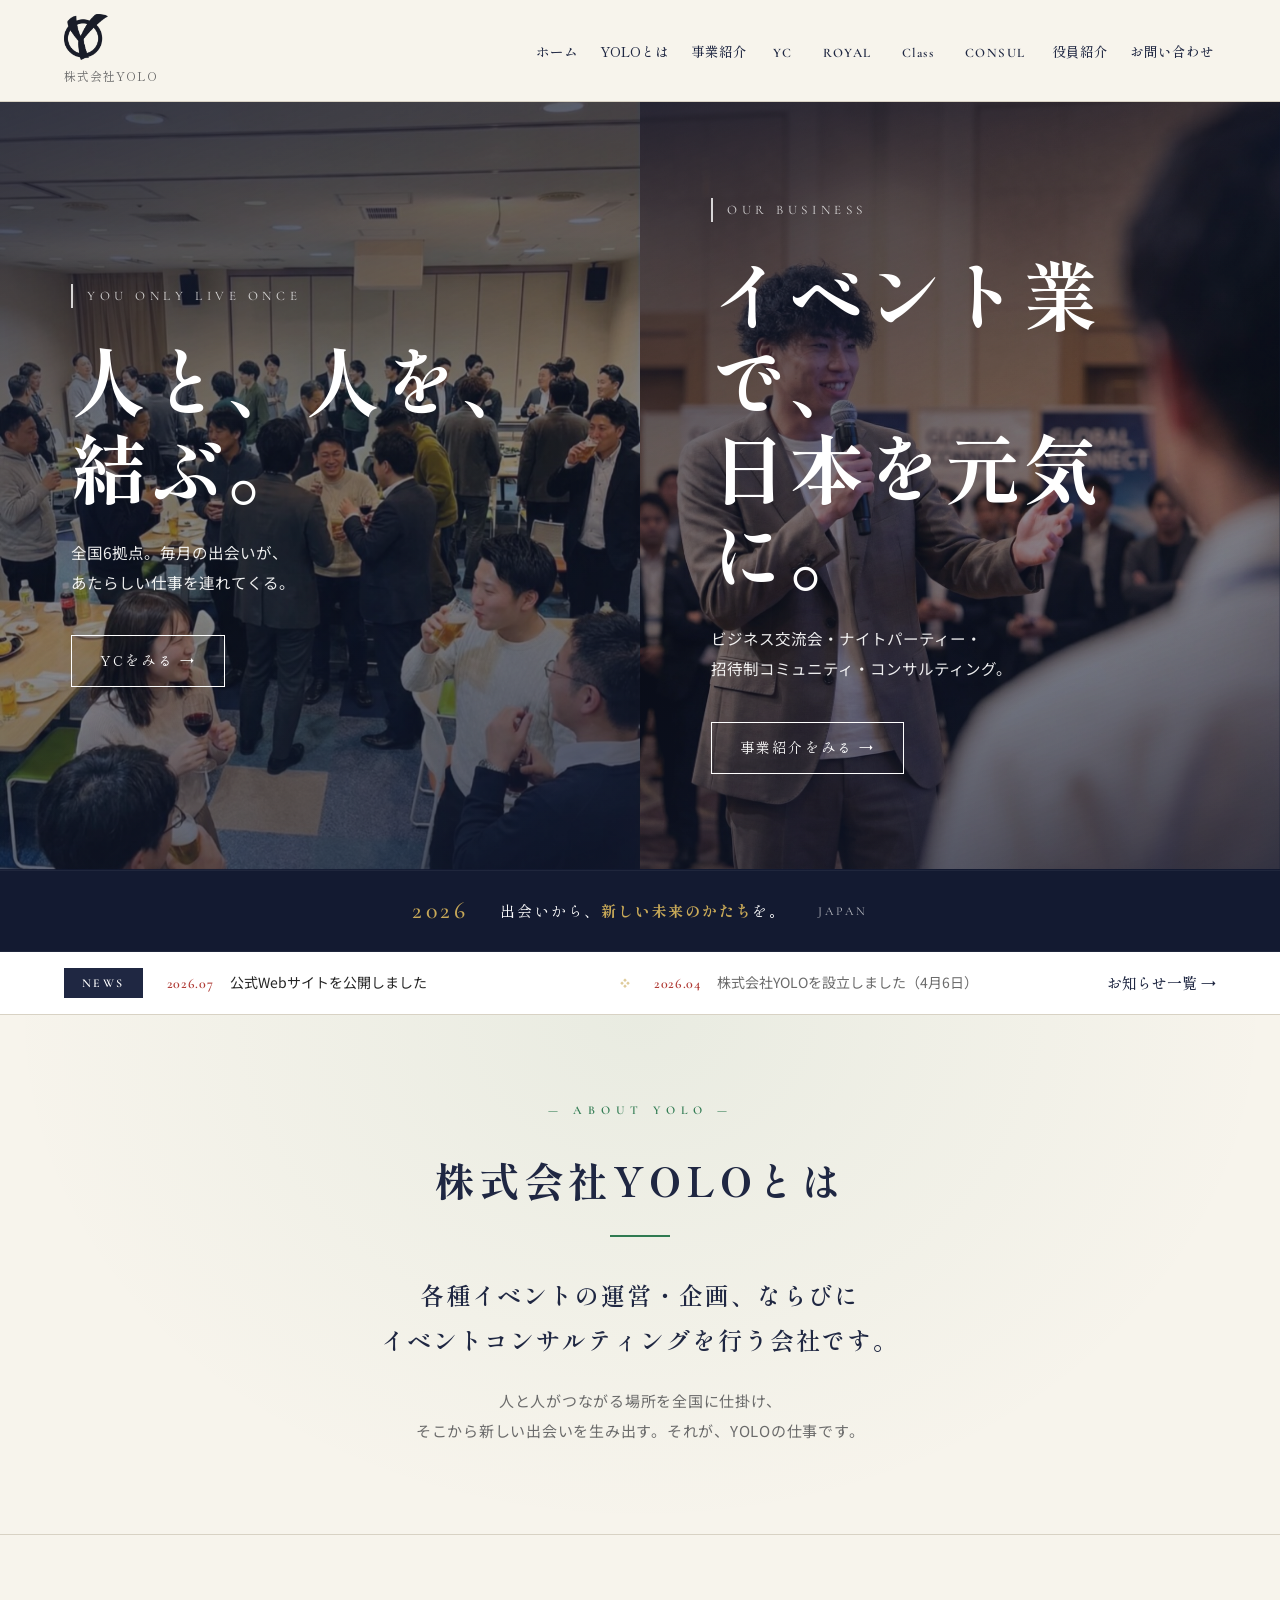
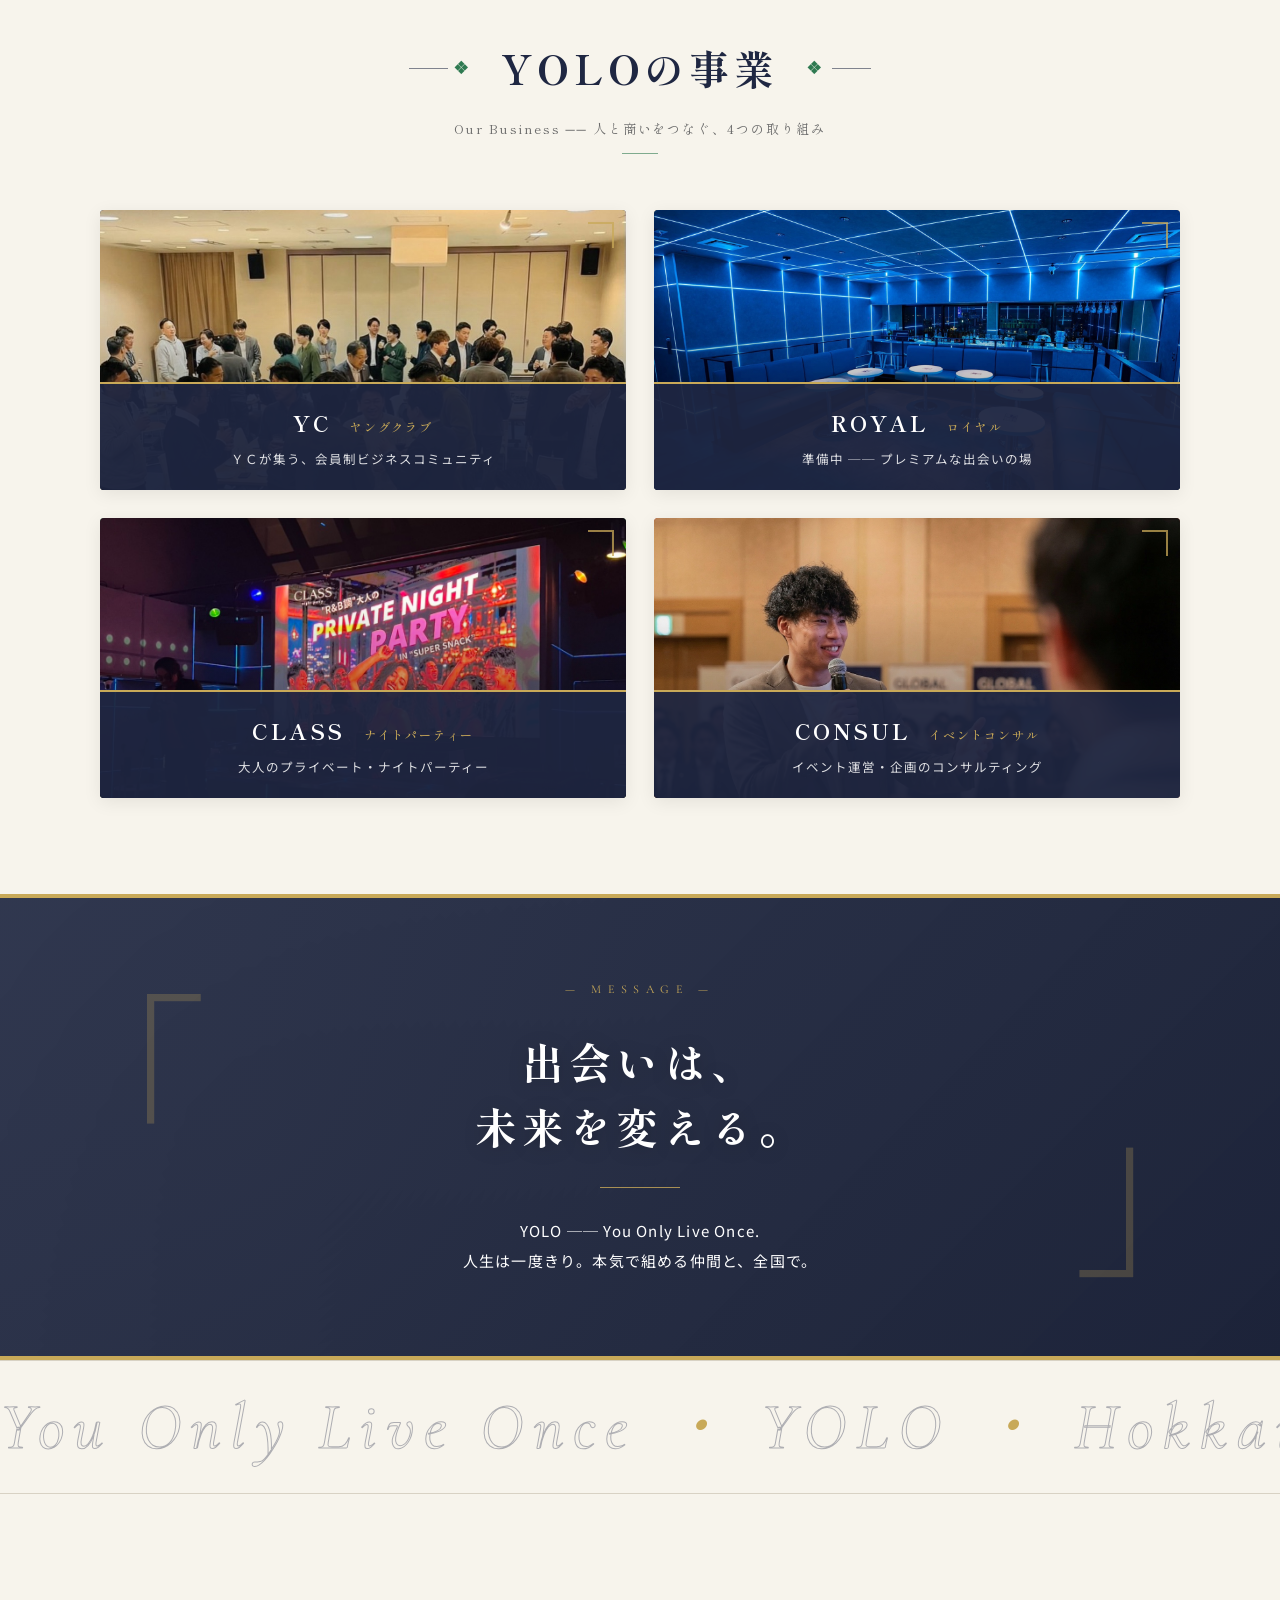
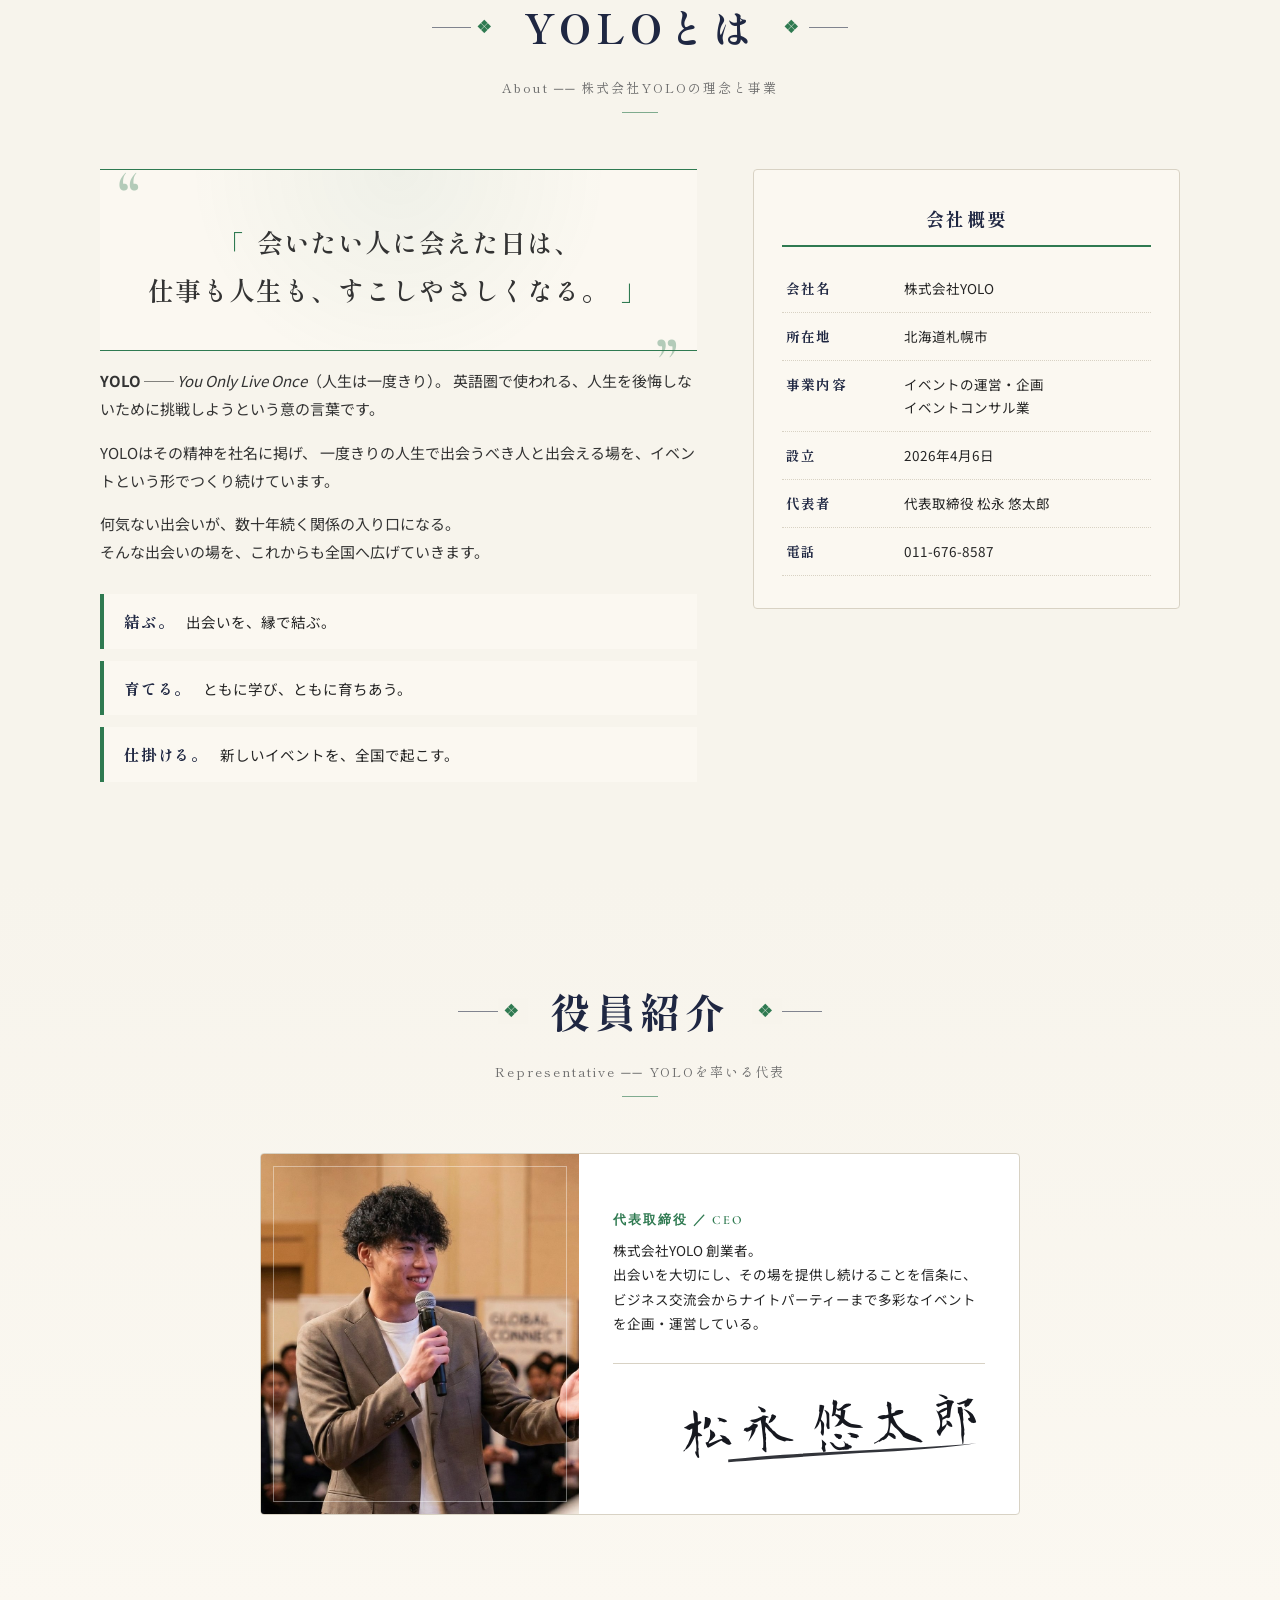
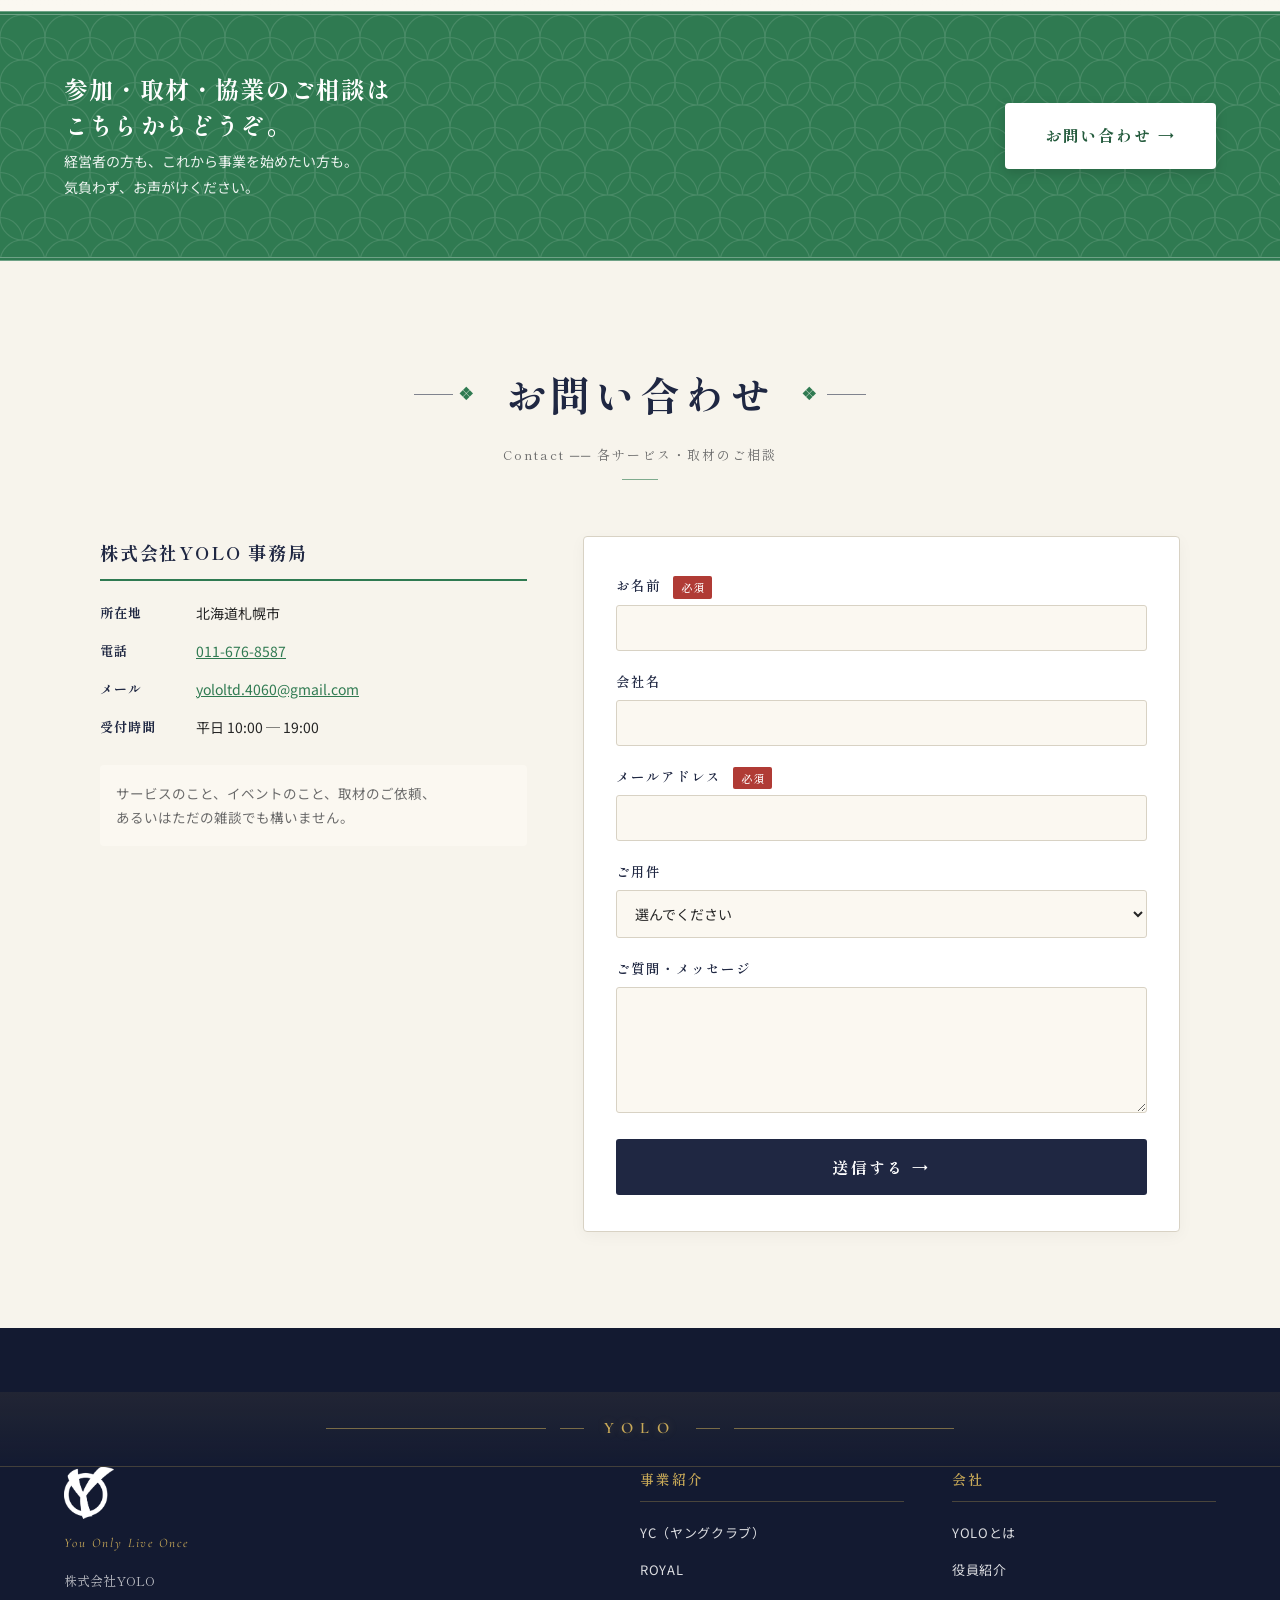
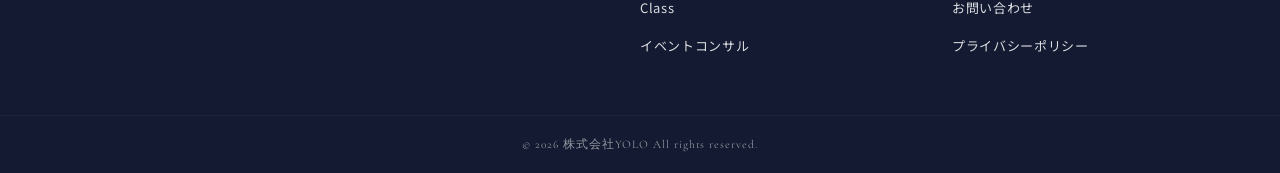
==== commit 7bcd7c87: "feat: 代表署名に本物の毛筆フォント（衡山毛筆フォント）を採用 前回の Reggae One は毛筆ではなく装飾フォントで、達筆とは程遠かった。 選定を誤ったため、書体の調達先から見直した。  #" ====
--- a/index.html
+++ b/index.html
@@ -33,7 +33,8 @@
 
     <link rel="preconnect" href="https://fonts.googleapis.com">
     <link rel="preconnect" href="https://fonts.gstatic.com" crossorigin>
-    <link href="https://fonts.googleapis.com/css2?family=Noto+Sans+JP:wght@300;400;500;700;900&family=Shippori+Mincho:wght@500;600;700;800&family=Cormorant+Garamond:wght@400;500;600&family=Reggae+One&display=swap" rel="stylesheet">
+    <link href="https://fonts.googleapis.com/css2?family=Noto+Sans+JP:wght@300;400;500;700;900&family=Shippori+Mincho:wght@500;600;700;800&family=Cormorant+Garamond:wght@400;500;600&display=swap" rel="stylesheet">
+    <link rel="preload" href="assets/fonts/kouzan-signature.woff2" as="font" type="font/woff2" crossorigin>
     <link rel="stylesheet" href="style.css">
 
     <!-- 構造化データ (検索エンジン向け Organization 情報) -->
--- a/style.css
+++ b/style.css
@@ -3412,8 +3412,22 @@
 .marquee, .hero, .class-hero, .page-hero { max-width: 100vw; overflow-x: hidden; }
 
 /* ============================================================
-   代表署名（サイン）── 挨拶文の末尾に、太い筆で署名する
-   ============================================================ */
+   代表署名（サイン）── 挨拶文の末尾に、毛筆の行書で署名する
+   ------------------------------------------------------------
+   書体: 衡山毛筆フォント（書家・青柳衡山氏 揮毫 / opentype.jp）
+   ライセンス: 無料・商用利用可・制限なし・ロゴ等への利用も可
+   「松永悠太郎」の5文字だけにサブセット済み（7.9MB → 2.1KB）。
+   ※氏名を変更する場合はフォントの再サブセットが必要
+   ============================================================ */
+@font-face {
+    font-family: 'Kouzan Signature';
+    src: url('assets/fonts/kouzan-signature.woff2') format('woff2');
+    font-weight: 400;
+    font-style: normal;
+    font-display: swap;
+    unicode-range: U+677E, U+6C38, U+60A0, U+592A, U+90CE; /* 松 永 悠 太 郎 */
+}
+
 .signature {
     margin-top: 28px;
     padding-top: 18px;
@@ -3423,34 +3437,34 @@
     align-items: flex-end;   /* 挨拶文の末尾＝右下に署名 */
 }
 .signature__name {
-    font-family: 'Reggae One', 'Shippori Mincho', serif;
+    font-family: 'Kouzan Signature', 'Shippori Mincho', serif;
     font-weight: 400;
-    font-size: clamp(4rem, 5vw, 5.2rem);
-    line-height: 1.08;
-    letter-spacing: .02em;
-    color: #16181f;              /* 墨色。本文の紺より濃く、インクらしく */
+    font-size: clamp(4.6rem, 6vw, 6rem);
+    line-height: 1.02;
+    letter-spacing: -.02em;      /* わずかに詰めて続け書きの気配を出す */
+    color: #16181f;              /* 墨色 */
     margin: 0;
     white-space: nowrap;
-    /* 手で署名した際の傾き */
-    transform: rotate(-3deg);
+    /* 紙に署名したときの傾き（書家の字形を崩さないよう回転のみ・skewは使わない） */
+    transform: rotate(-3.5deg);
     transform-origin: right center;
 }
 /* 署名の下に走る一筆の払い（右へ鋭く抜ける） */
 .signature__stroke {
     display: block;
-    width: clamp(170px, 66%, 250px);
+    width: clamp(180px, 68%, 260px);
     height: auto;
-    margin-top: 4px;
-    margin-right: 4px;
+    margin-top: 2px;
+    margin-right: 6px;
     color: #16181f;
-    opacity: .9;
-    transform: rotate(-1.6deg);
+    opacity: .88;
+    transform: rotate(-1.8deg);
     /* 画面に入ったら左から一気に払われる */
     clip-path: inset(0 100% 0 0);
 }
 .member-card.is-in .signature__stroke,
 .reveal.is-in .signature__stroke {
-    animation: signSweep .5s cubic-bezier(.22, .7, .3, 1) .3s forwards;
+    animation: signSweep .45s cubic-bezier(.22, .7, .3, 1) .3s forwards;
 }
 @keyframes signSweep { to { clip-path: inset(0 0 0 0); } }
 
@@ -3460,6 +3474,6 @@
 
 @media (max-width: 479px) {
     .signature { align-items: center; margin-top: 24px; }
-    .signature__name { font-size: 3.5rem; transform: rotate(-2.6deg); transform-origin: center; }
-    .signature__stroke { width: 74%; margin-right: 0; }
-}
+    .signature__name { font-size: clamp(3.4rem, 11vw, 4.2rem); transform: rotate(-3deg); transform-origin: center; }
+    .signature__stroke { width: 78%; margin-right: 0; }
+}
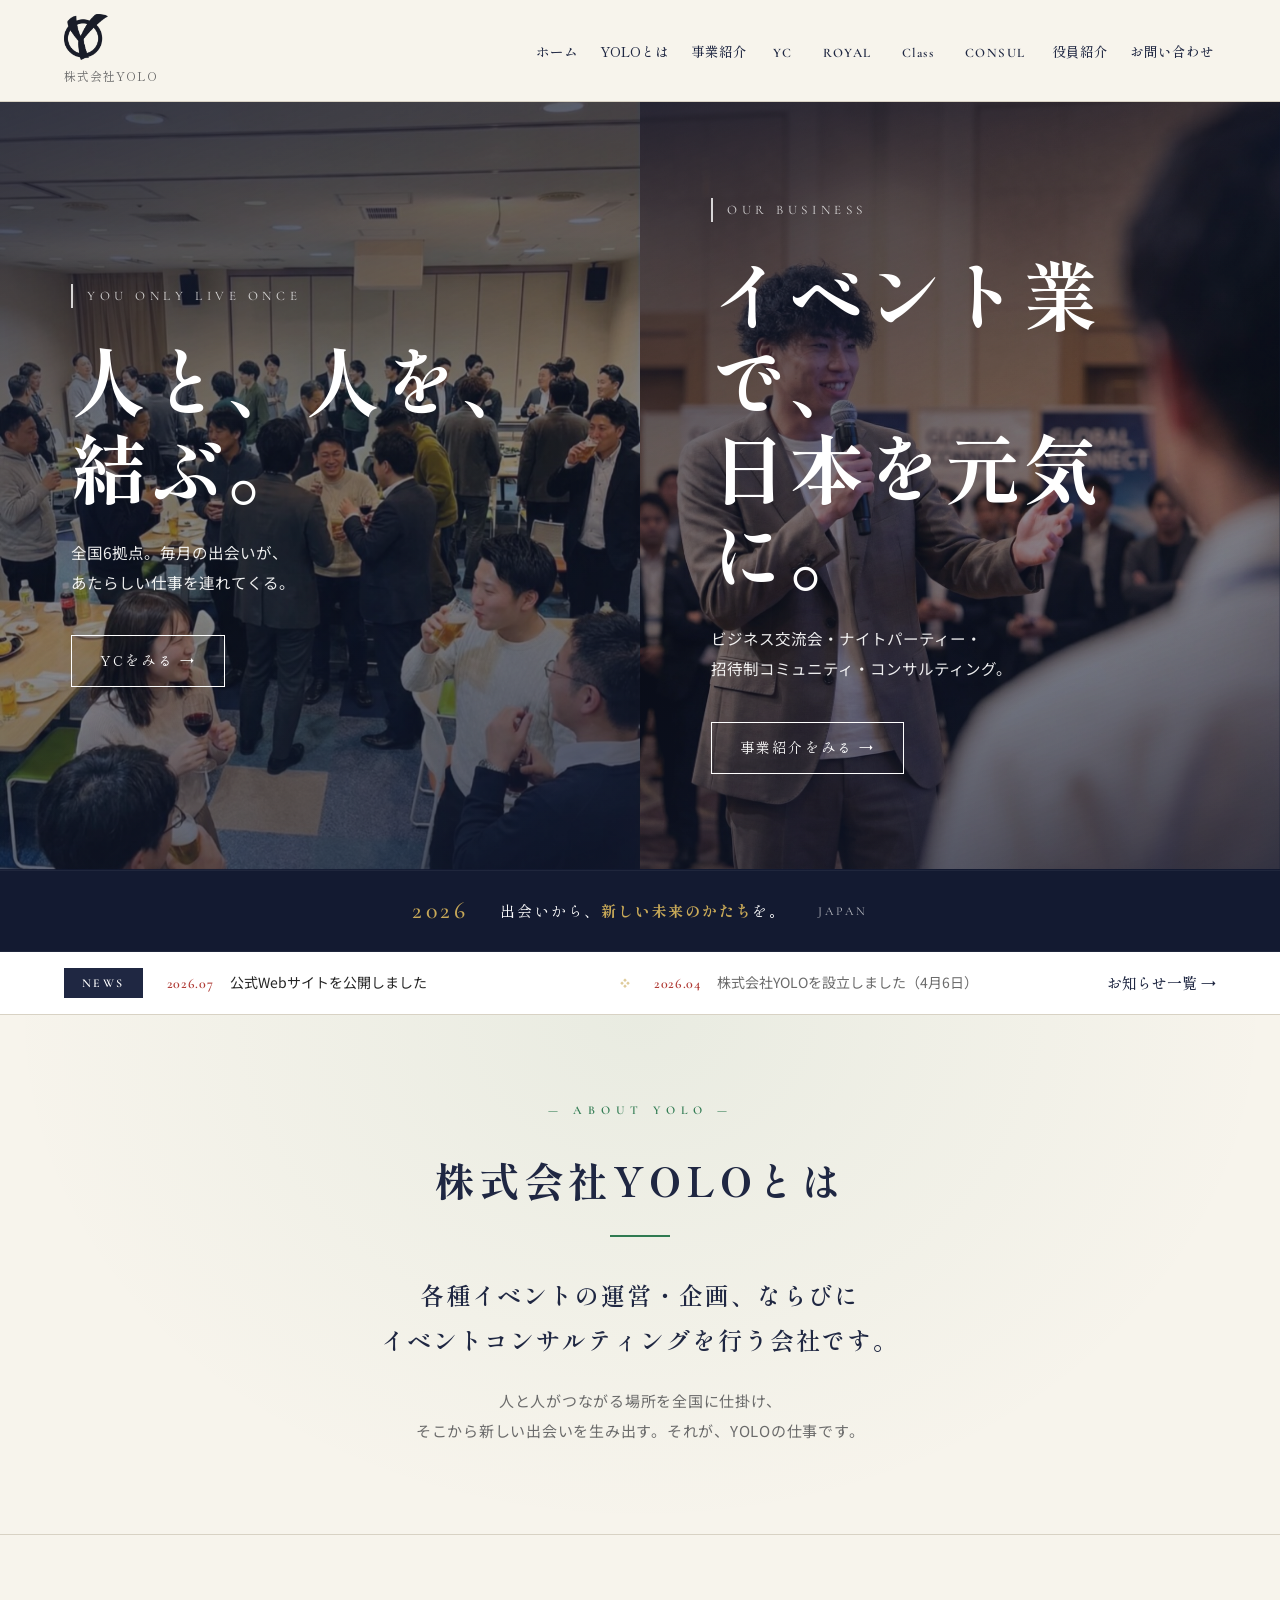
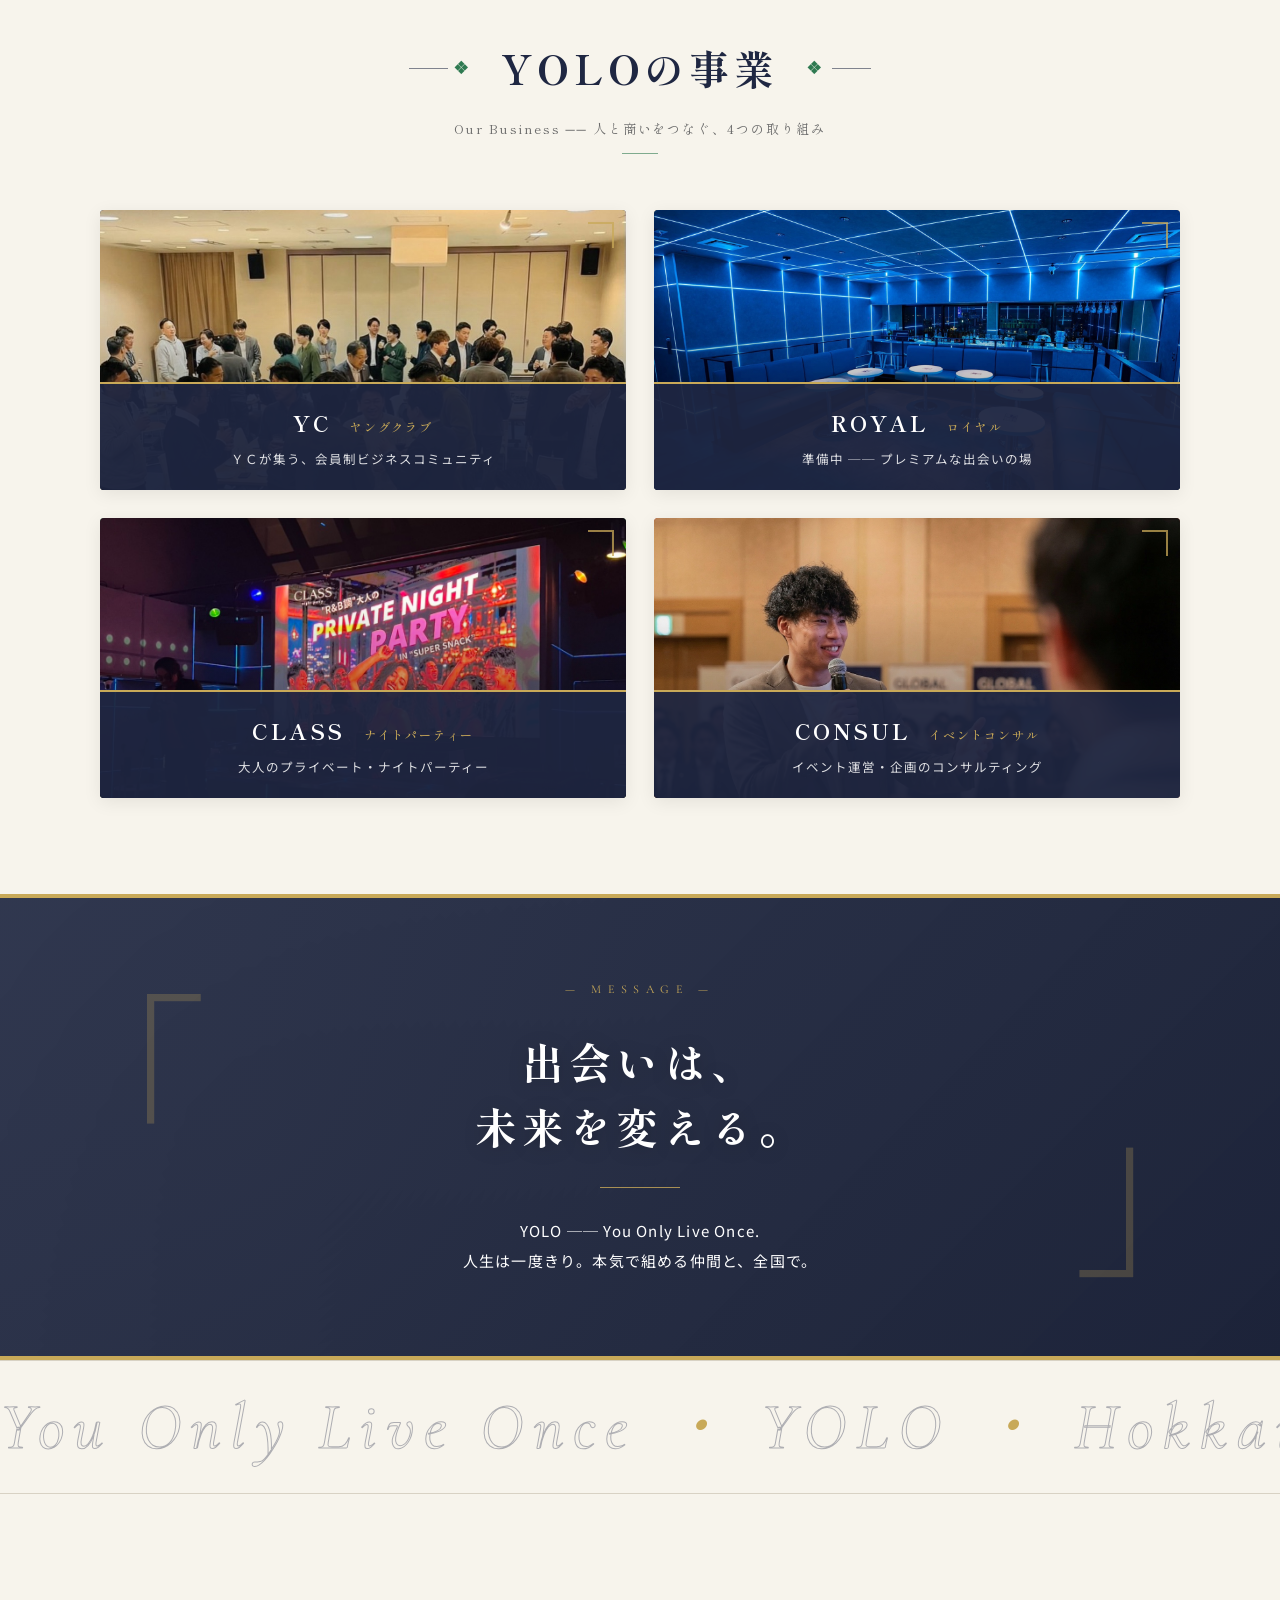
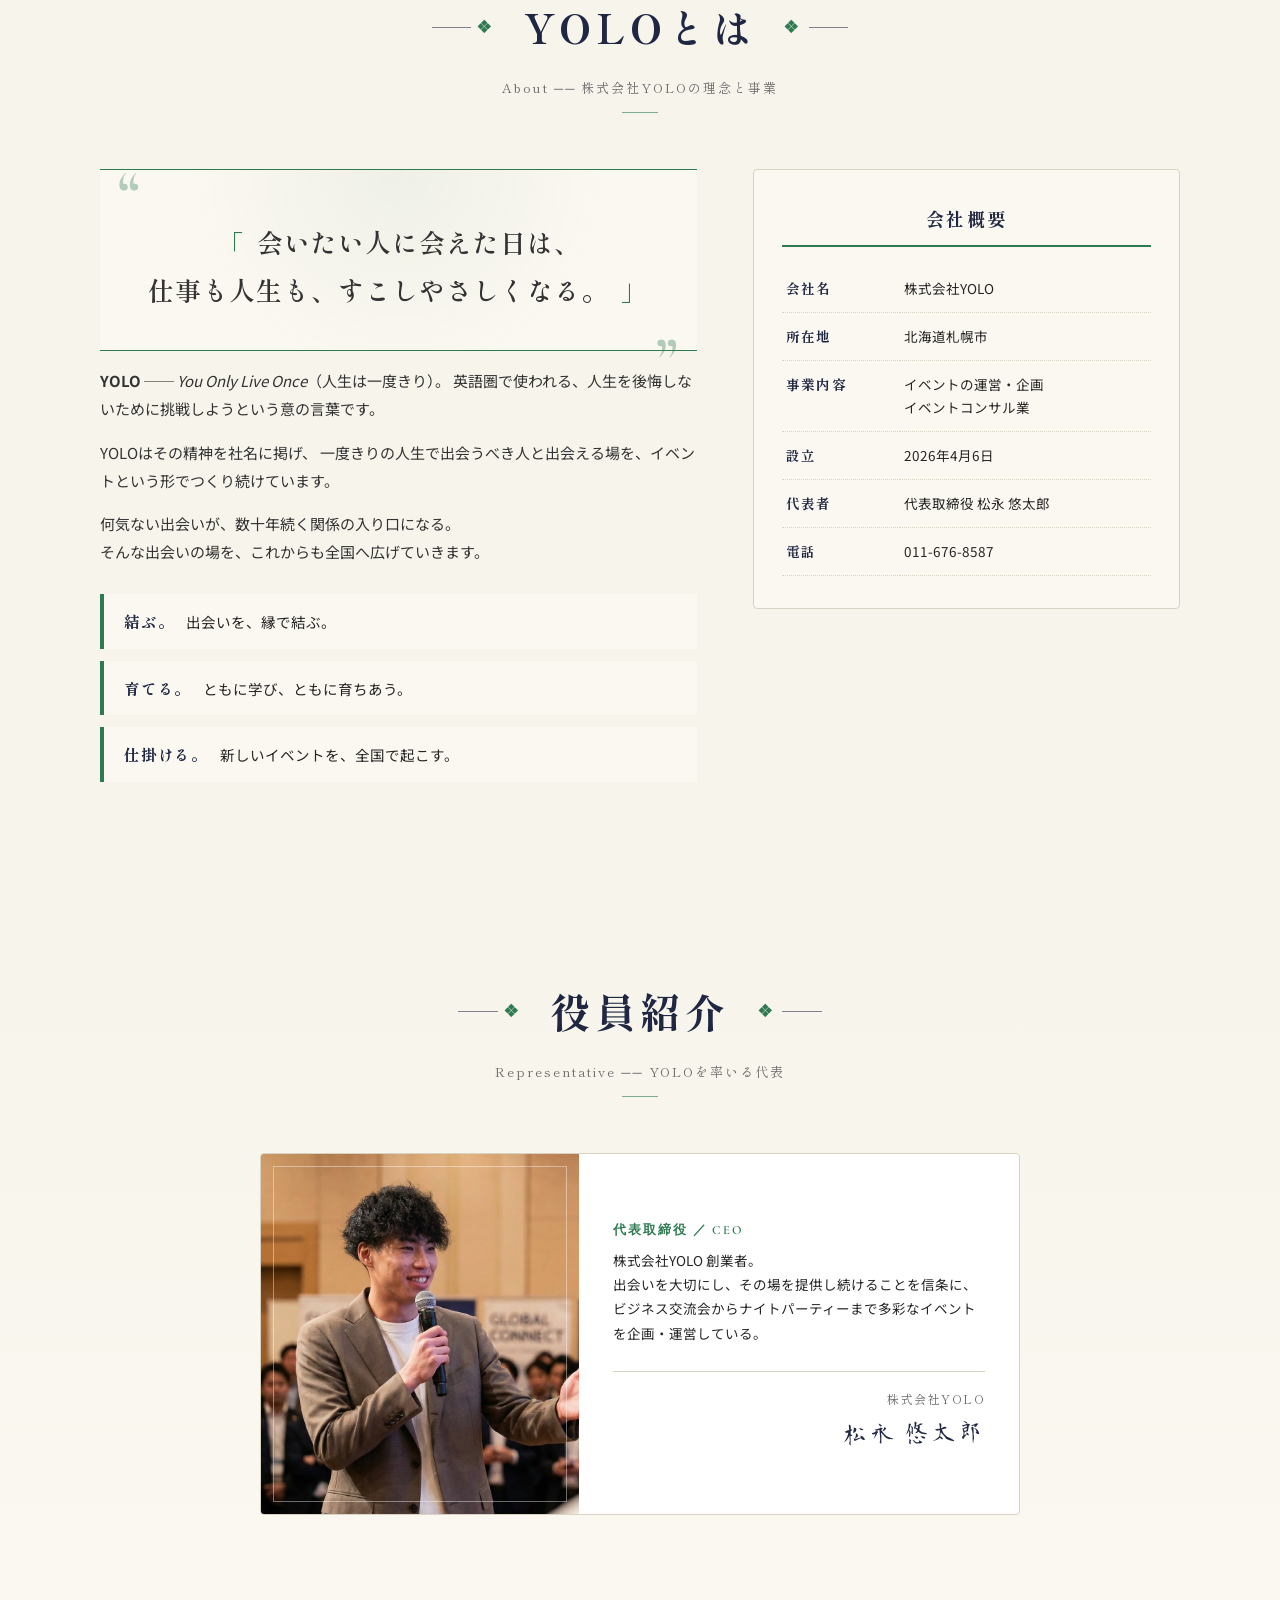
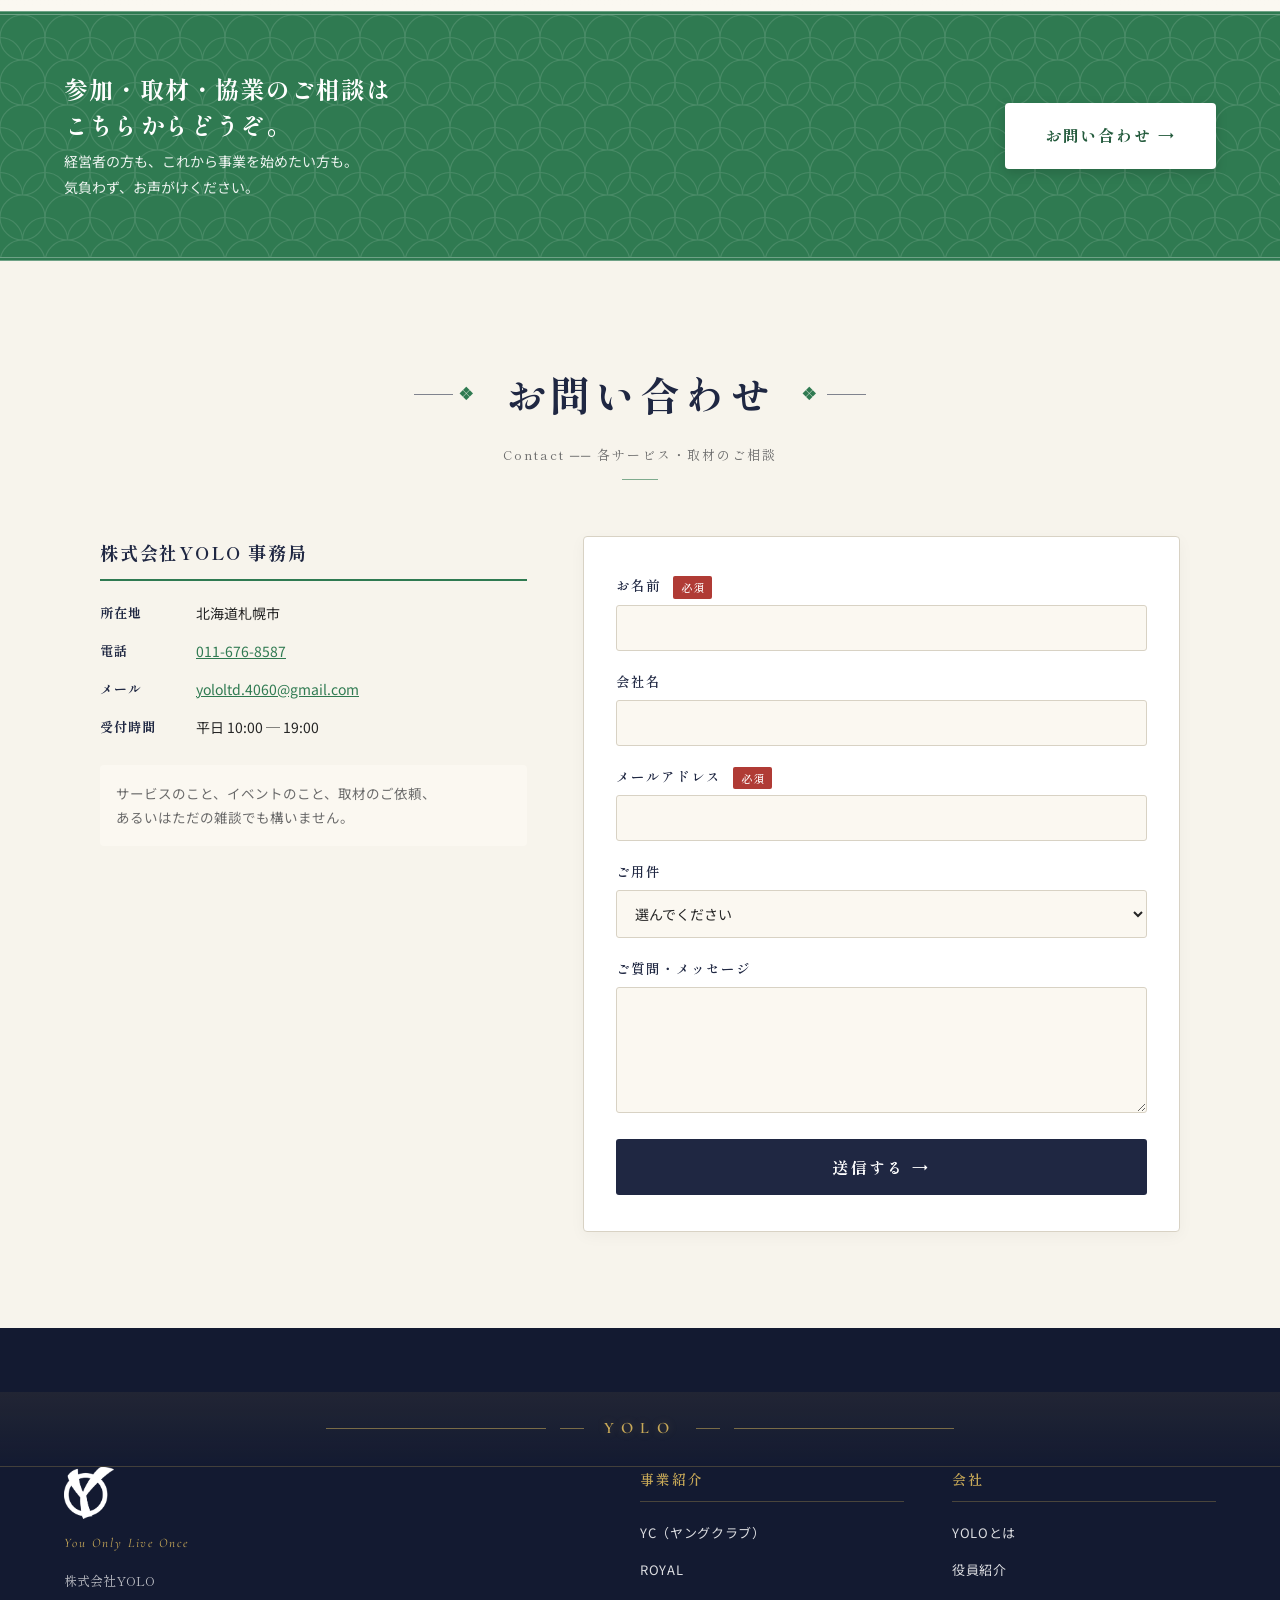
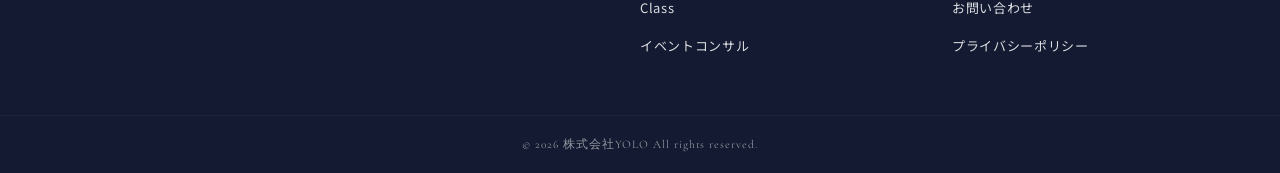
==== commit 193dd9da: "fix: 代表署名を実際のコーポレートサイトの定石に合わせて縮小・再構成 「他のHPがどんな表現で書かれてるか確認してから」「文字がデカすぎる」 という指摘を受け、実サイトを調査してから組み直した。 " ====
--- a/index.html
+++ b/index.html
@@ -305,10 +305,8 @@
                             ビジネス交流会からナイトパーティーまで多彩なイベントを企画・運営している。
                         </p>
                         <div class="signature">
+                            <p class="signature__org">株式会社YOLO</p>
                             <h3 class="signature__name">松永 悠太郎</h3>
-                            <svg class="signature__stroke" viewBox="0 0 250 13" aria-hidden="true" preserveAspectRatio="none">
-                                <path d="M2,9.6 C42,6.4 96,5.2 152,4.2 C192,3.5 222,2.8 248,1.2 C222,4.4 192,5.9 152,6.9 C96,8.2 42,10.2 2,12.2 Z" fill="currentColor"/>
-                            </svg>
                         </div>
                     </div>
                 </article>
--- a/style.css
+++ b/style.css
@@ -3412,8 +3412,16 @@
 .marquee, .hero, .class-hero, .page-hero { max-width: 100vw; overflow-x: hidden; }
 
 /* ============================================================
-   代表署名（サイン）── 挨拶文の末尾に、毛筆の行書で署名する
+   代表署名（サイン）── 挨拶文の末尾に署名する
    ------------------------------------------------------------
+   組み方は一般的なコーポレートサイトの代表挨拶に合わせている。
+   実測した他社事例（署名サイズ / 本文サイズ）:
+     ウィルオブ・ワーク  12.6px / 12.6px  … 1.00倍・右揃え
+     デジタルハリウッド大 16.0px / 16.0px  … 1.00倍
+     三井物産            9.0px / 12.3px  … 0.73倍
+   いずれも本文と同等かやや小さい。本サイトは毛筆を使うため
+   署名としての存在感を出しつつ、本文13.5pxに対し約1.7〜1.9倍に抑える。
+
    書体: 衡山毛筆フォント（書家・青柳衡山氏 揮毫 / opentype.jp）
    ライセンス: 無料・商用利用可・制限なし・ロゴ等への利用も可
    「松永悠太郎」の5文字だけにサブセット済み（7.9MB → 2.1KB）。
@@ -3429,51 +3437,34 @@
 }
 
 .signature {
-    margin-top: 28px;
-    padding-top: 18px;
+    margin-top: 26px;
+    padding-top: 16px;
     border-top: 1px solid var(--line);
-    display: flex;
-    flex-direction: column;
-    align-items: flex-end;   /* 挨拶文の末尾＝右下に署名 */
+    text-align: right;   /* 署名は右揃え（他社事例に共通） */
+}
+/* 会社名。「株式会社◯◯ ／ 氏名」という定型の上段 */
+.signature__org {
+    font-family: 'Shippori Mincho', serif;
+    font-size: 1.2rem;
+    letter-spacing: .12em;
+    color: var(--text-mute);
+    margin: 0 0 4px;
 }
 .signature__name {
     font-family: 'Kouzan Signature', 'Shippori Mincho', serif;
     font-weight: 400;
-    font-size: clamp(4.6rem, 6vw, 6rem);
-    line-height: 1.02;
-    letter-spacing: -.02em;      /* わずかに詰めて続け書きの気配を出す */
-    color: #16181f;              /* 墨色 */
+    font-size: clamp(2.2rem, 2.4vw, 2.6rem);   /* 22〜26px = 本文の約1.7〜1.9倍 */
+    line-height: 1.25;
+    letter-spacing: .04em;
+    color: var(--ink);
     margin: 0;
-    white-space: nowrap;
-    /* 紙に署名したときの傾き（書家の字形を崩さないよう回転のみ・skewは使わない） */
-    transform: rotate(-3.5deg);
+    /* 紙に署名したときのわずかな傾き（書家の字形を崩さないよう回転のみ） */
+    display: inline-block;
+    transform: rotate(-1.5deg);
     transform-origin: right center;
 }
-/* 署名の下に走る一筆の払い（右へ鋭く抜ける） */
-.signature__stroke {
-    display: block;
-    width: clamp(180px, 68%, 260px);
-    height: auto;
-    margin-top: 2px;
-    margin-right: 6px;
-    color: #16181f;
-    opacity: .88;
-    transform: rotate(-1.8deg);
-    /* 画面に入ったら左から一気に払われる */
-    clip-path: inset(0 100% 0 0);
-}
-.member-card.is-in .signature__stroke,
-.reveal.is-in .signature__stroke {
-    animation: signSweep .45s cubic-bezier(.22, .7, .3, 1) .3s forwards;
-}
-@keyframes signSweep { to { clip-path: inset(0 0 0 0); } }
-
-@media (prefers-reduced-motion: reduce) {
-    .signature__stroke { clip-path: inset(0 0 0 0); animation: none; }
-}
 
 @media (max-width: 479px) {
-    .signature { align-items: center; margin-top: 24px; }
-    .signature__name { font-size: clamp(3.4rem, 11vw, 4.2rem); transform: rotate(-3deg); transform-origin: center; }
-    .signature__stroke { width: 78%; margin-right: 0; }
-}
+    .signature { text-align: center; margin-top: 22px; }
+    .signature__name { transform: rotate(-1.5deg); transform-origin: center; }
+}
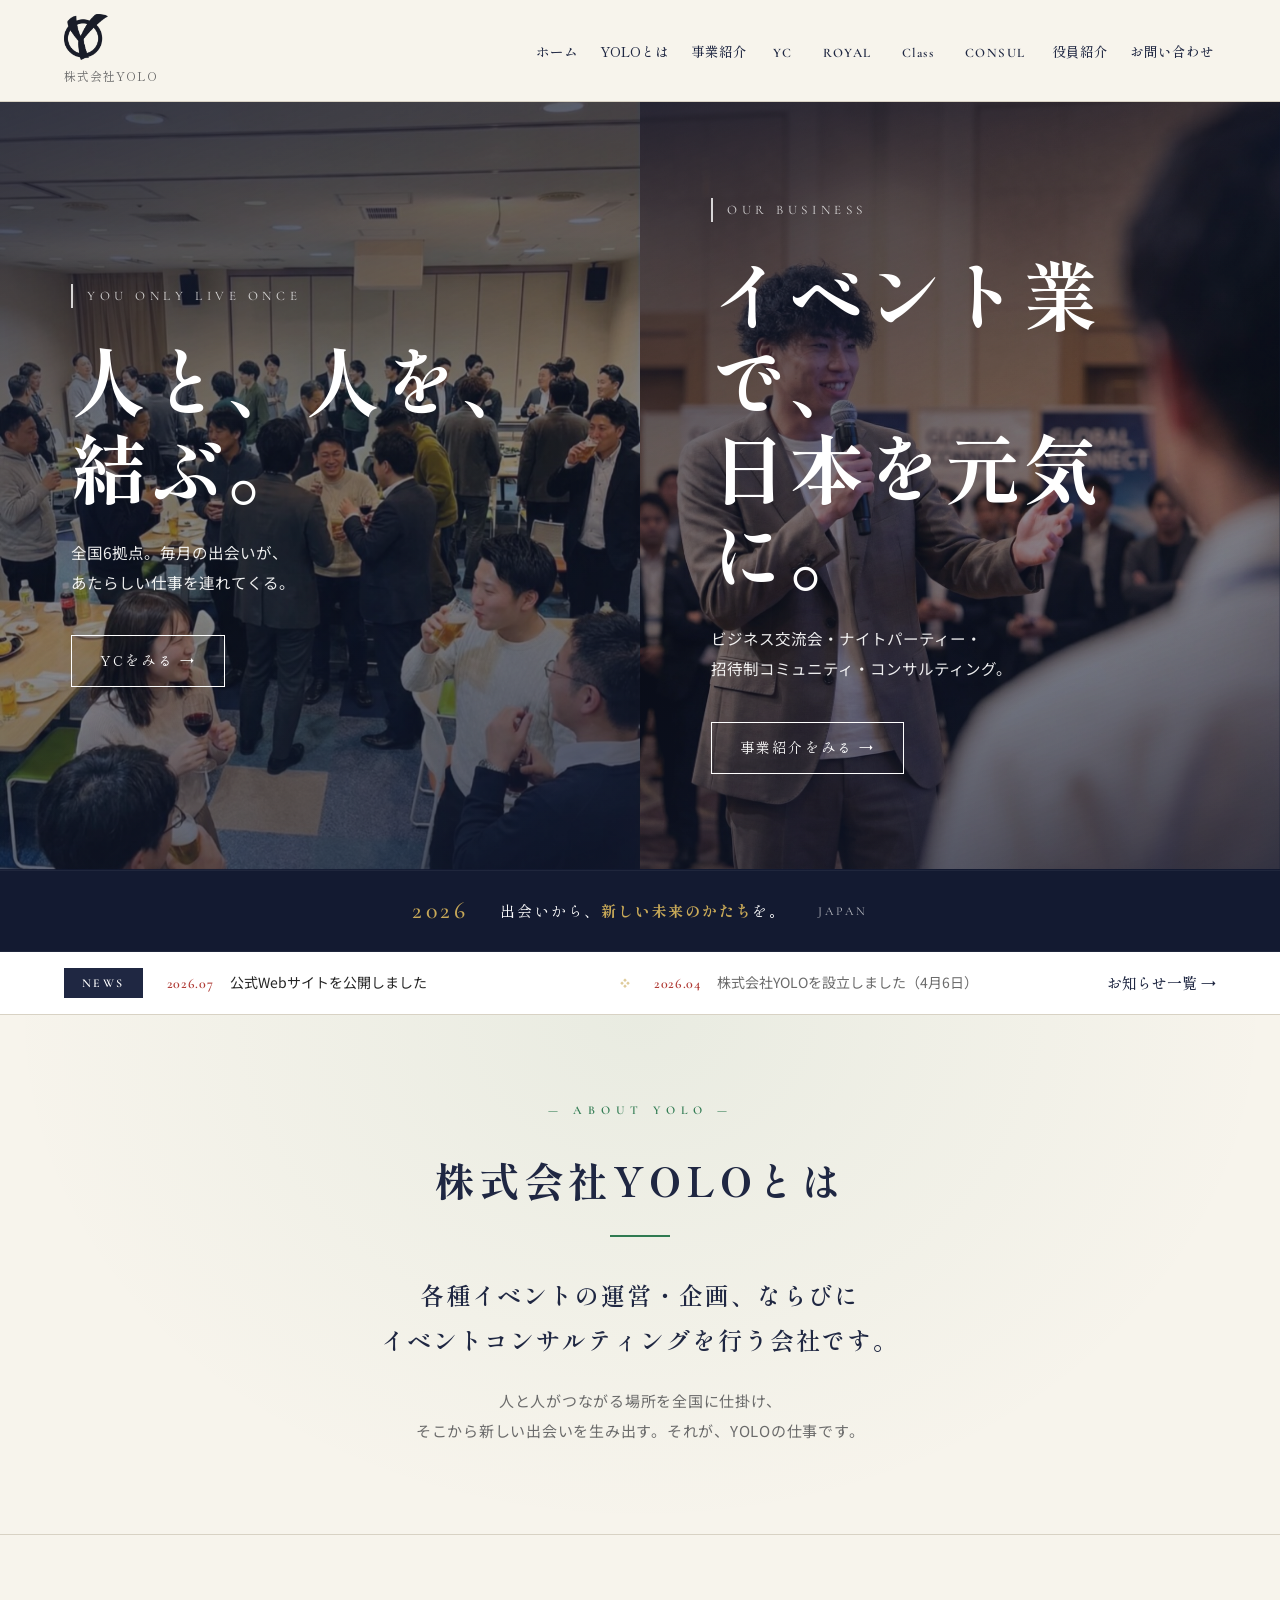
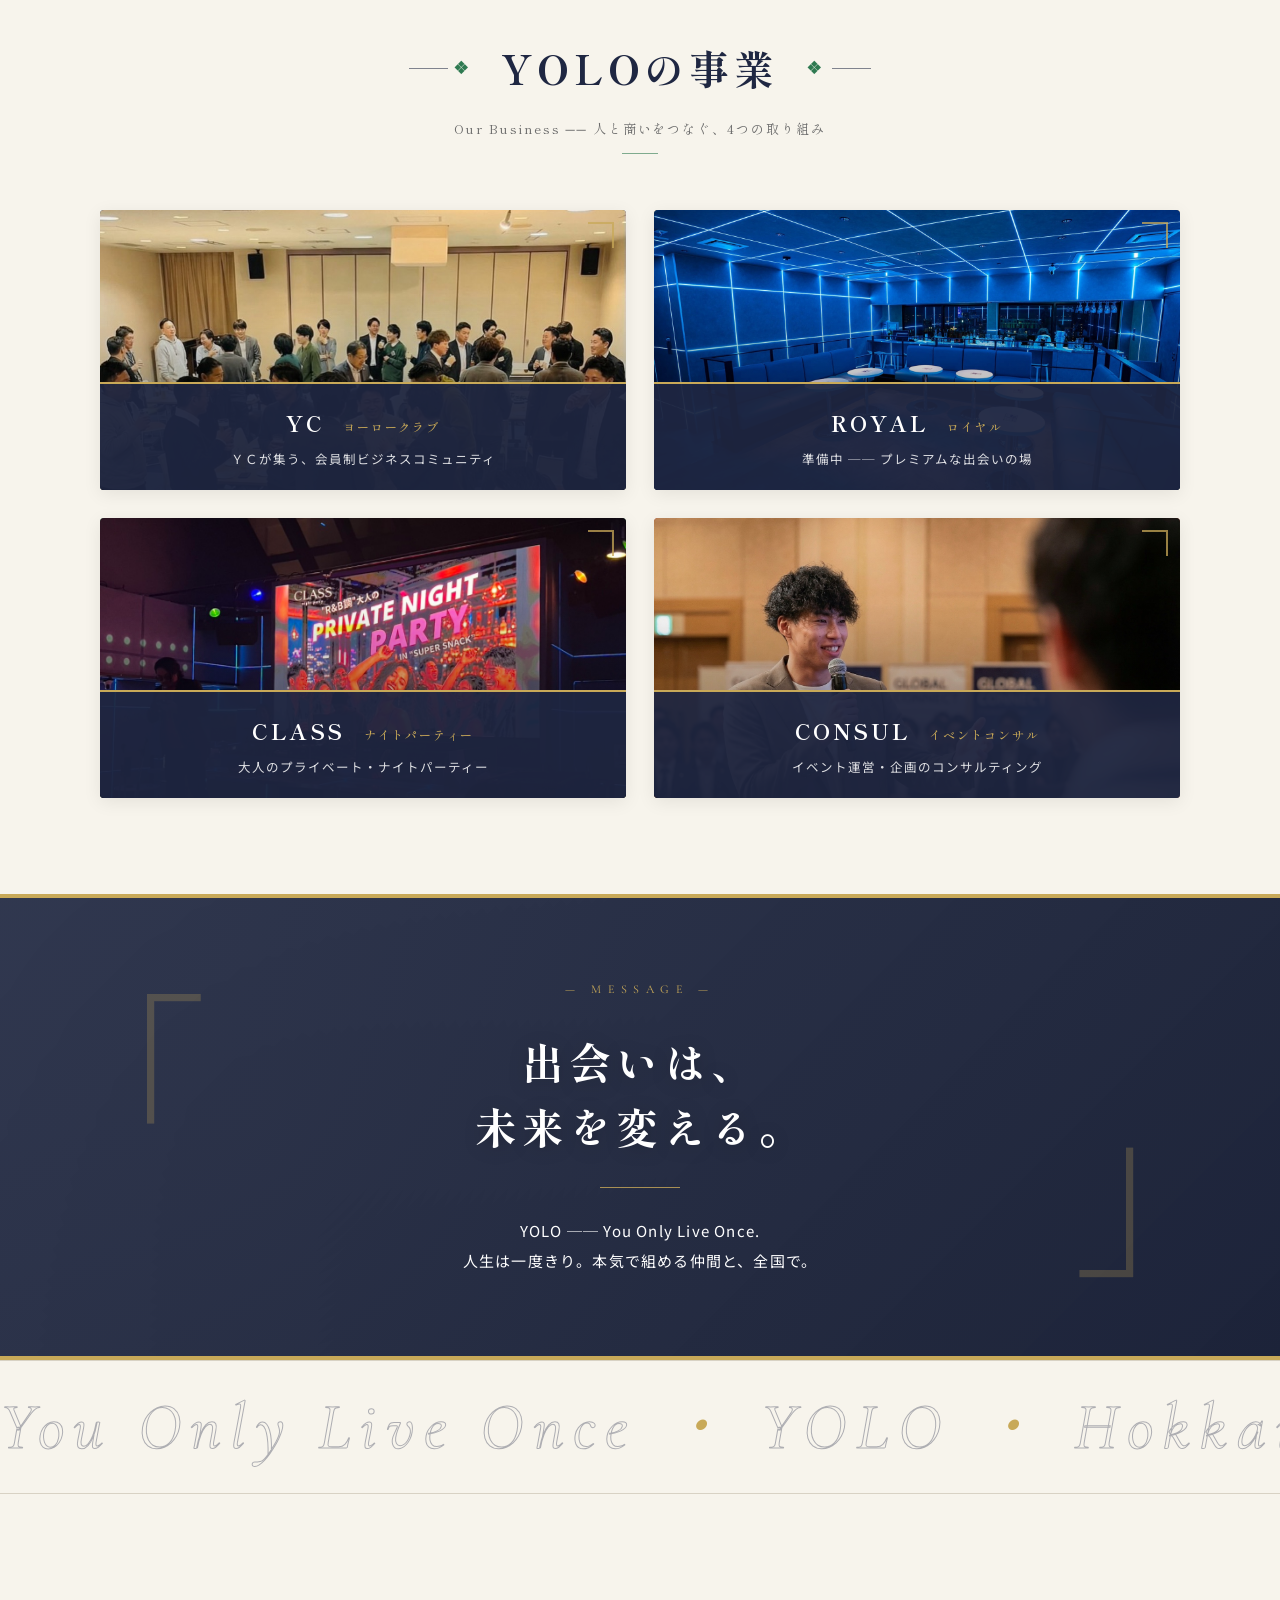
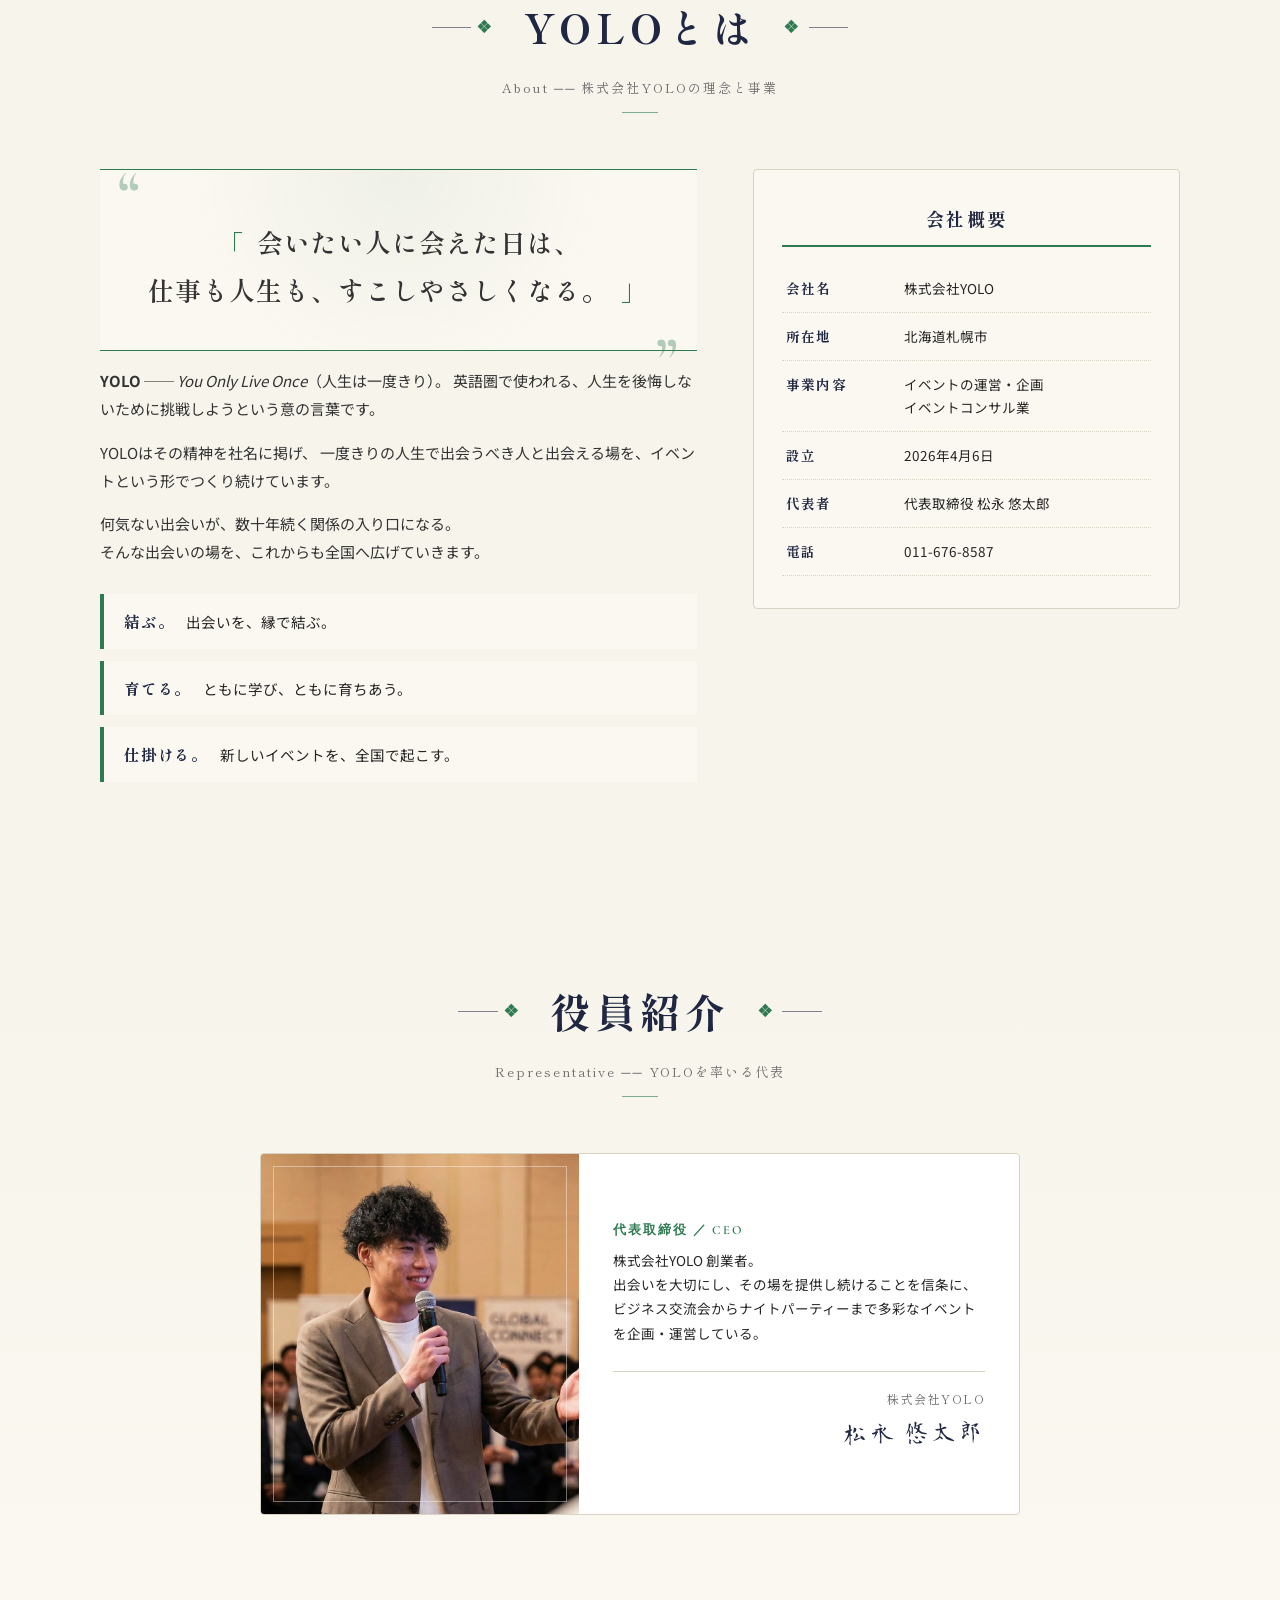
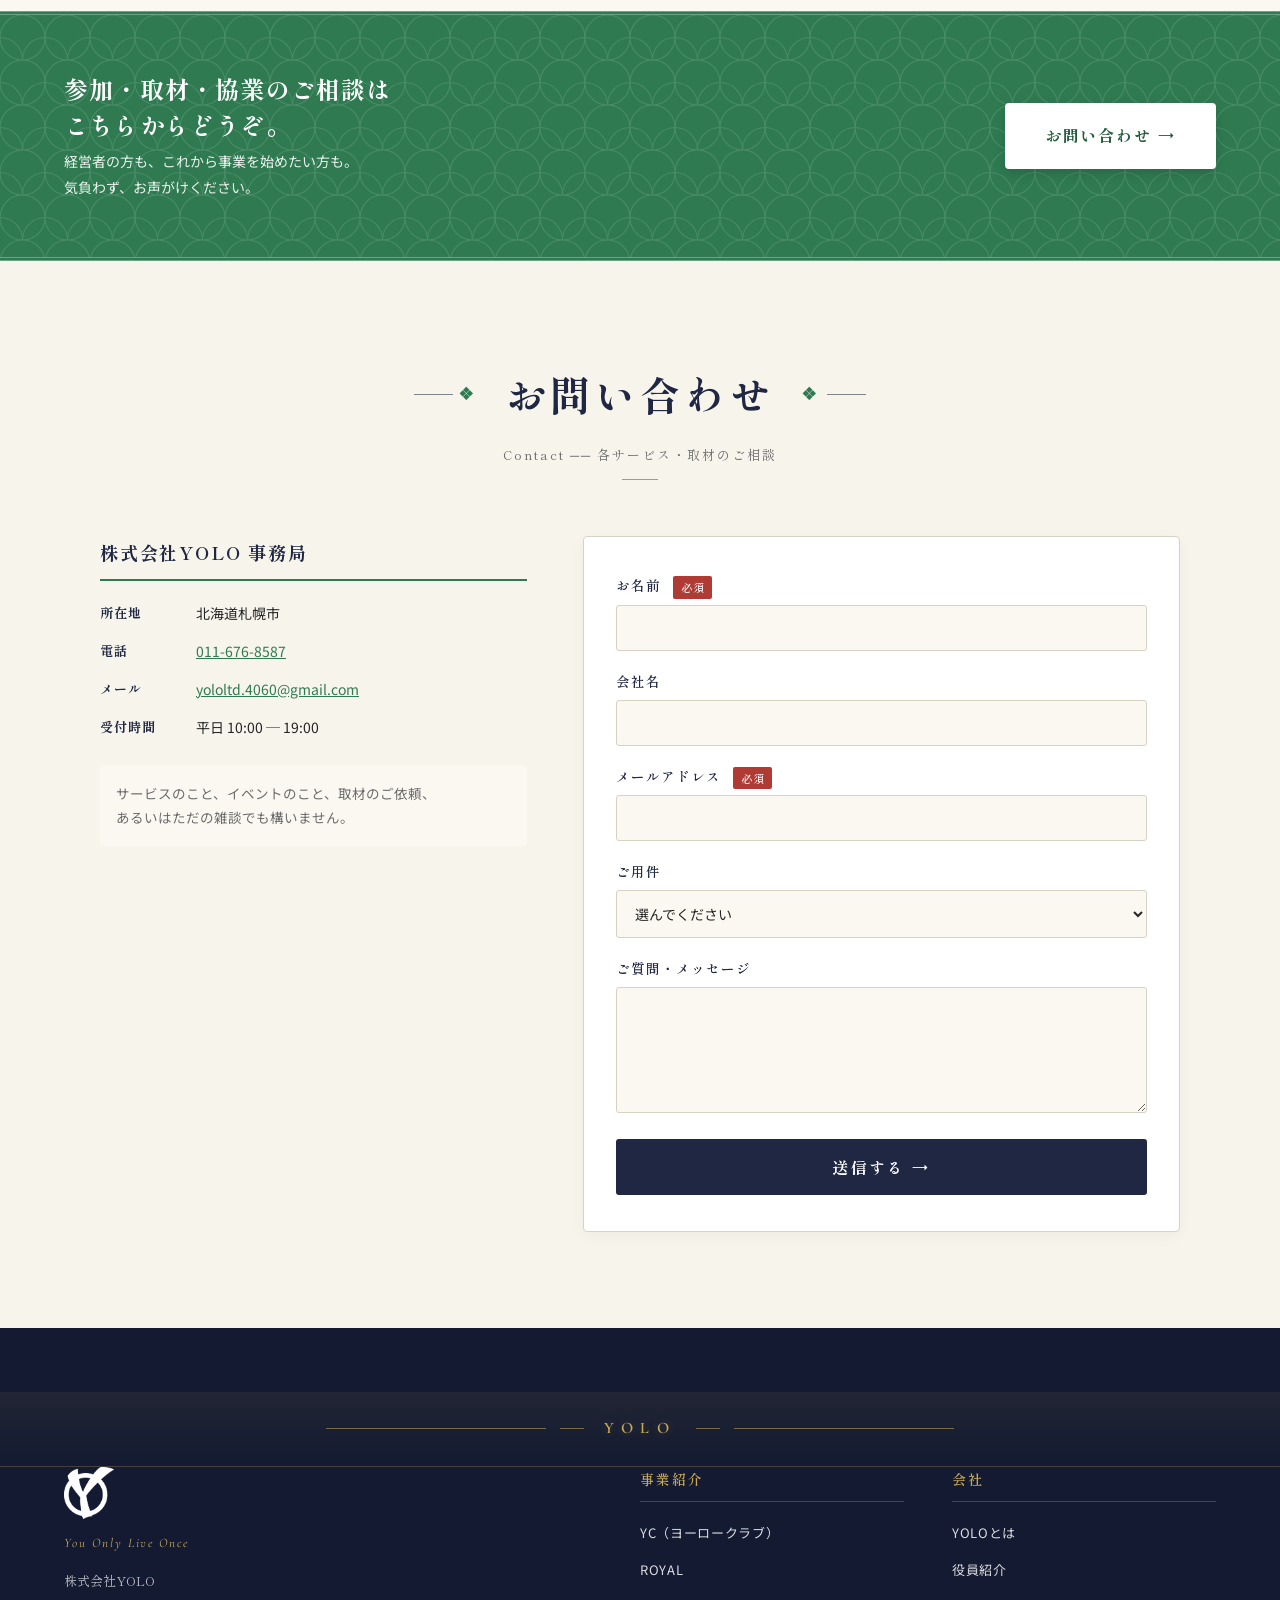
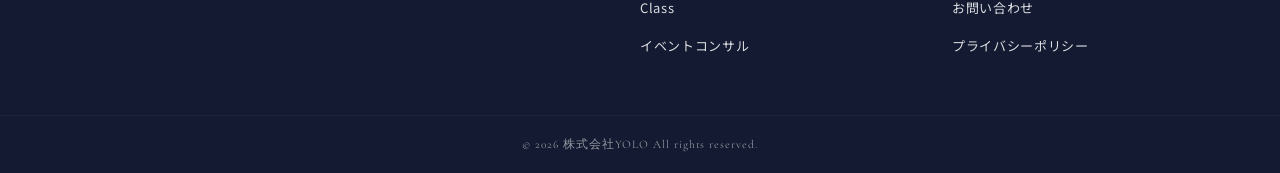
==== commit 4018d684: "fix: 組合長2名の氏名変更 / ヤングクラブ→ヨーロークラブ改称 / 集合写真にモザイク ## 1. 組合長の氏名変更（yc/index.html） - 小樽会場（2名体制の2人目）: 泉 宗一郎" ====
--- a/index.html
+++ b/index.html
@@ -173,7 +173,7 @@
                         <img src="assets/photos/yc/yc-networking.jpg" alt="YC 定例会の交流の様子" loading="lazy" decoding="async">
                     </div>
                     <div class="service-card__title">
-                        <h3>YC <small>ヤングクラブ</small></h3>
+                        <h3>YC <small>ヨーロークラブ</small></h3>
                         <span>ＹＣが集う、会員制ビジネスコミュニティ</span>
                     </div>
                 </a>
@@ -367,7 +367,7 @@
                         <label>ご用件</label>
                         <select name="topic">
                             <option>選んでください</option>
-                            <option>YC（ヤングクラブ）について</option>
+                            <option>YC（ヨーロークラブ）について</option>
                             <option>ROYAL について</option>
                             <option>CLASS について</option>
                             <option>イベントコンサルについて</option>
@@ -399,7 +399,7 @@
             <div class="site-footer__nav">
                 <h4>事業紹介</h4>
                 <ul>
-                    <li><a href="yc/">YC（ヤングクラブ）</a></li>
+                    <li><a href="yc/">YC（ヨーロークラブ）</a></li>
                     <li><a href="royal/">ROYAL</a></li>
                     <li><a href="class/">Class</a></li>
                     <li><a href="consul/">イベントコンサル</a></li>
